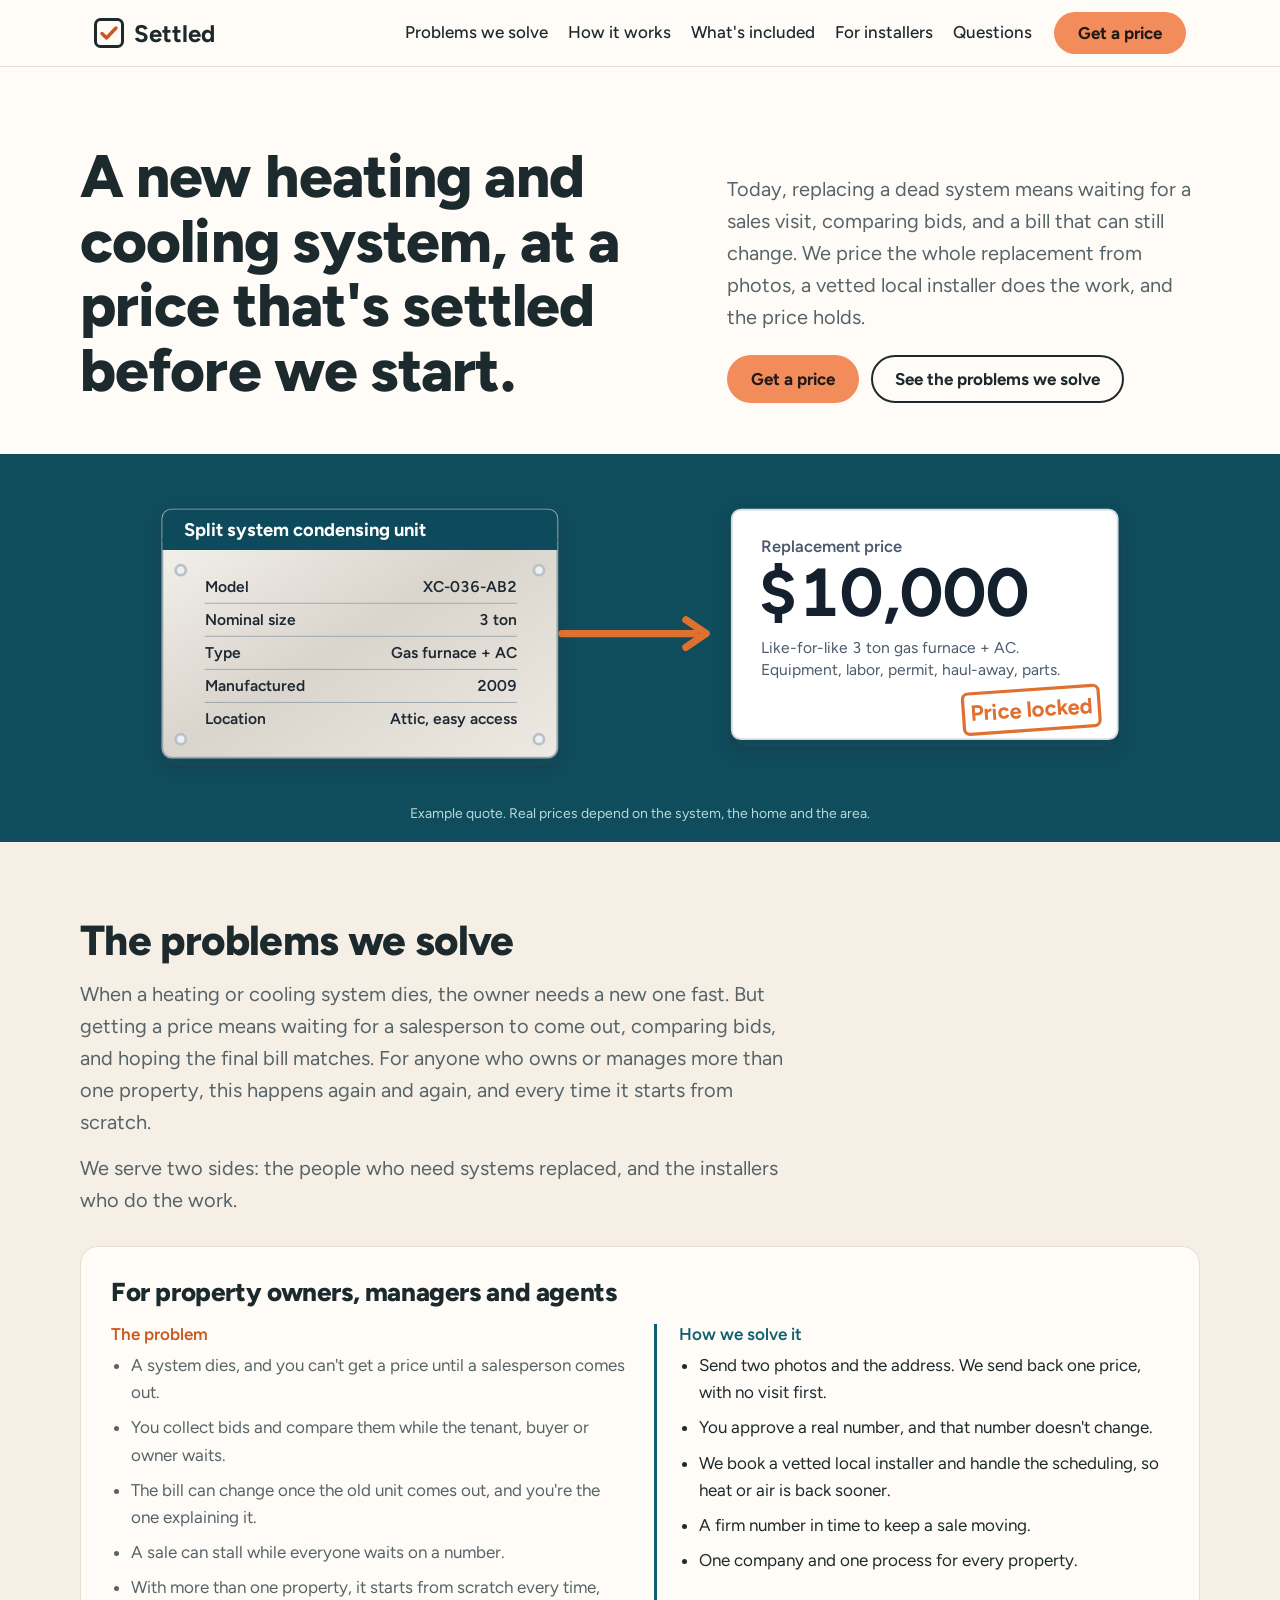
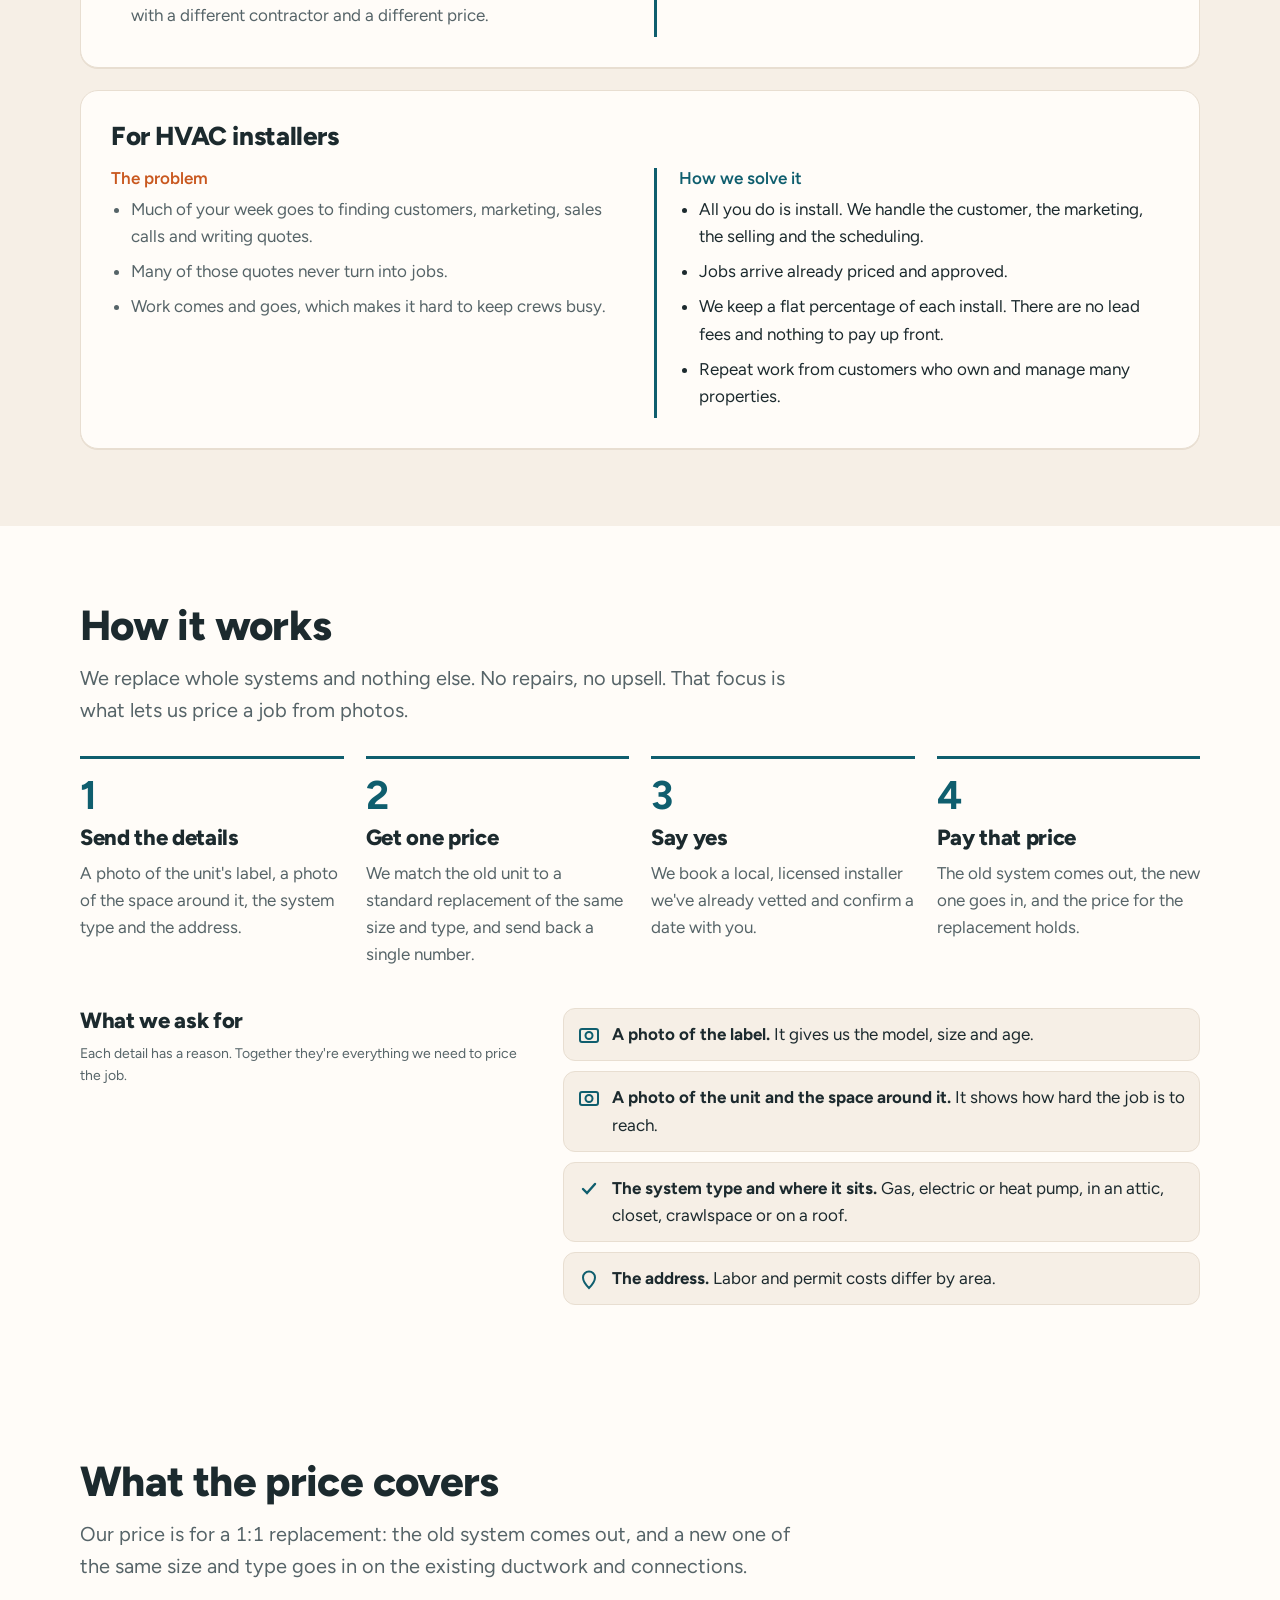
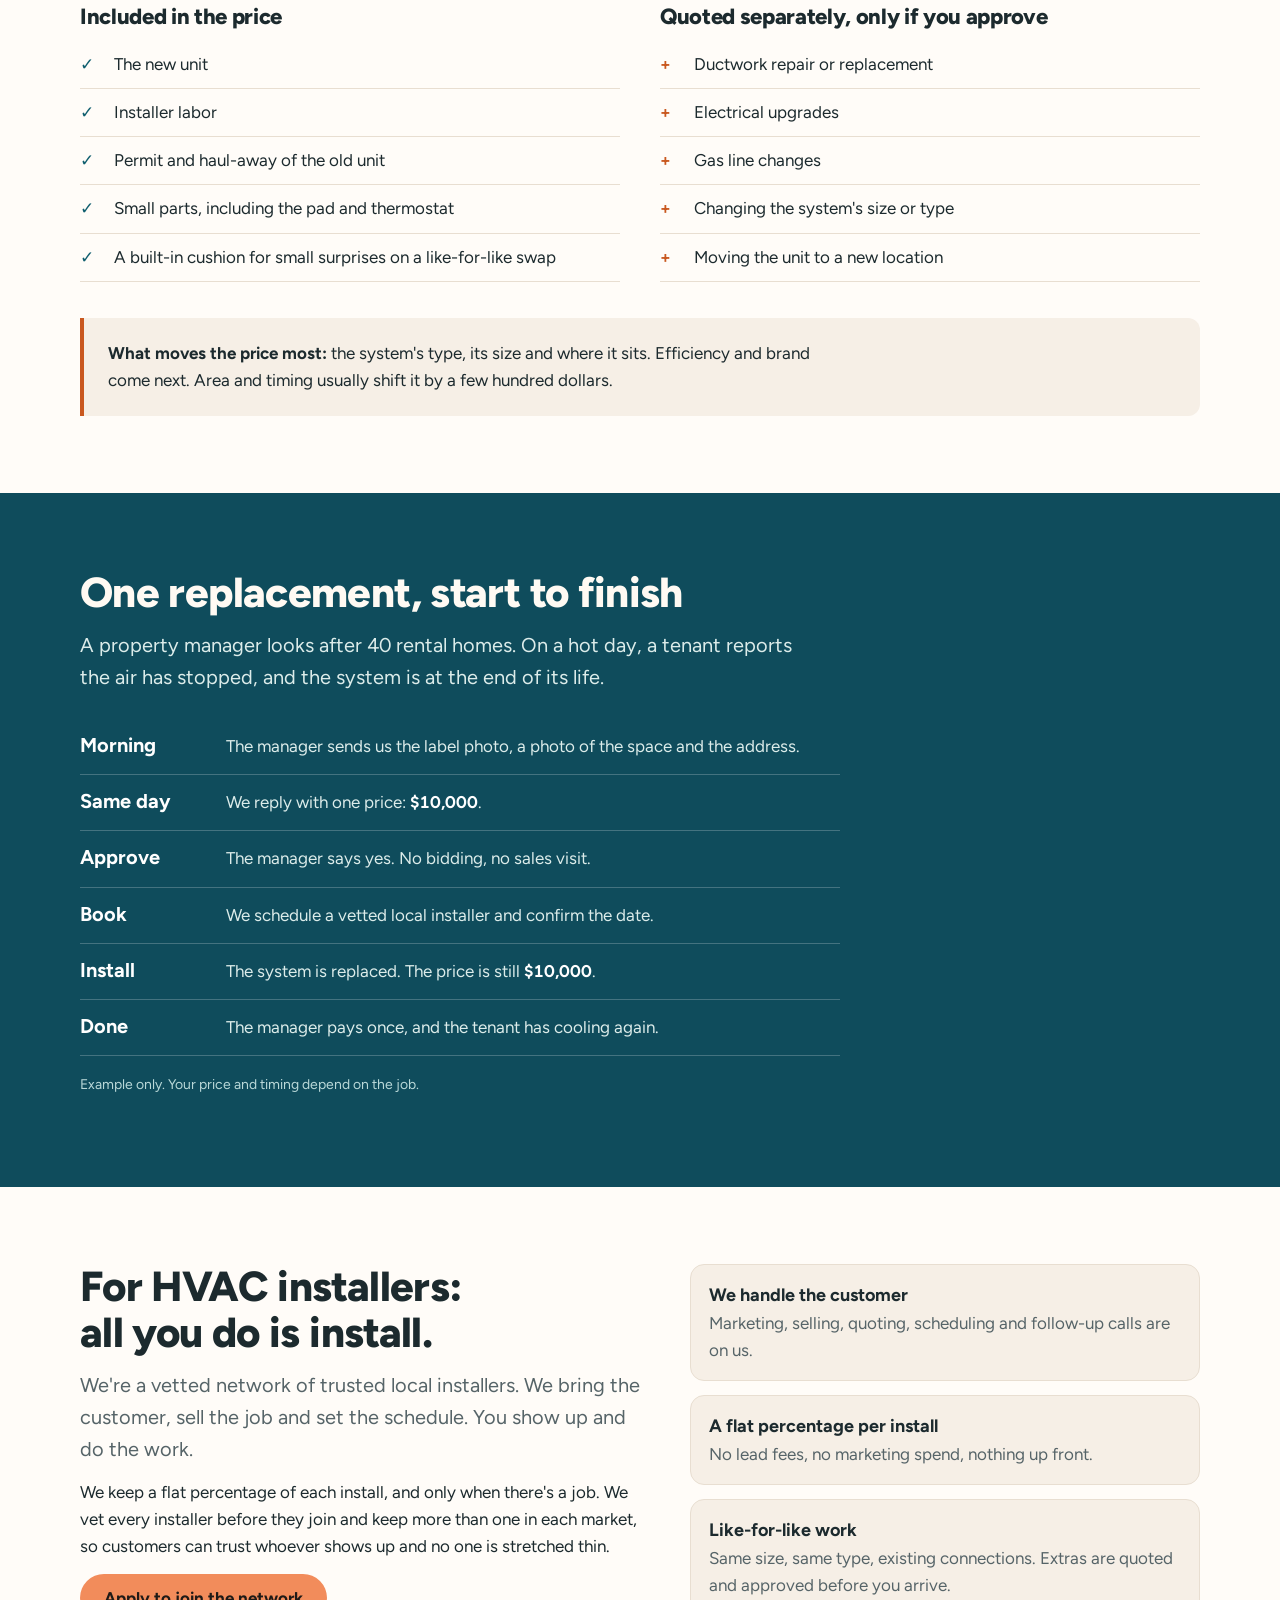
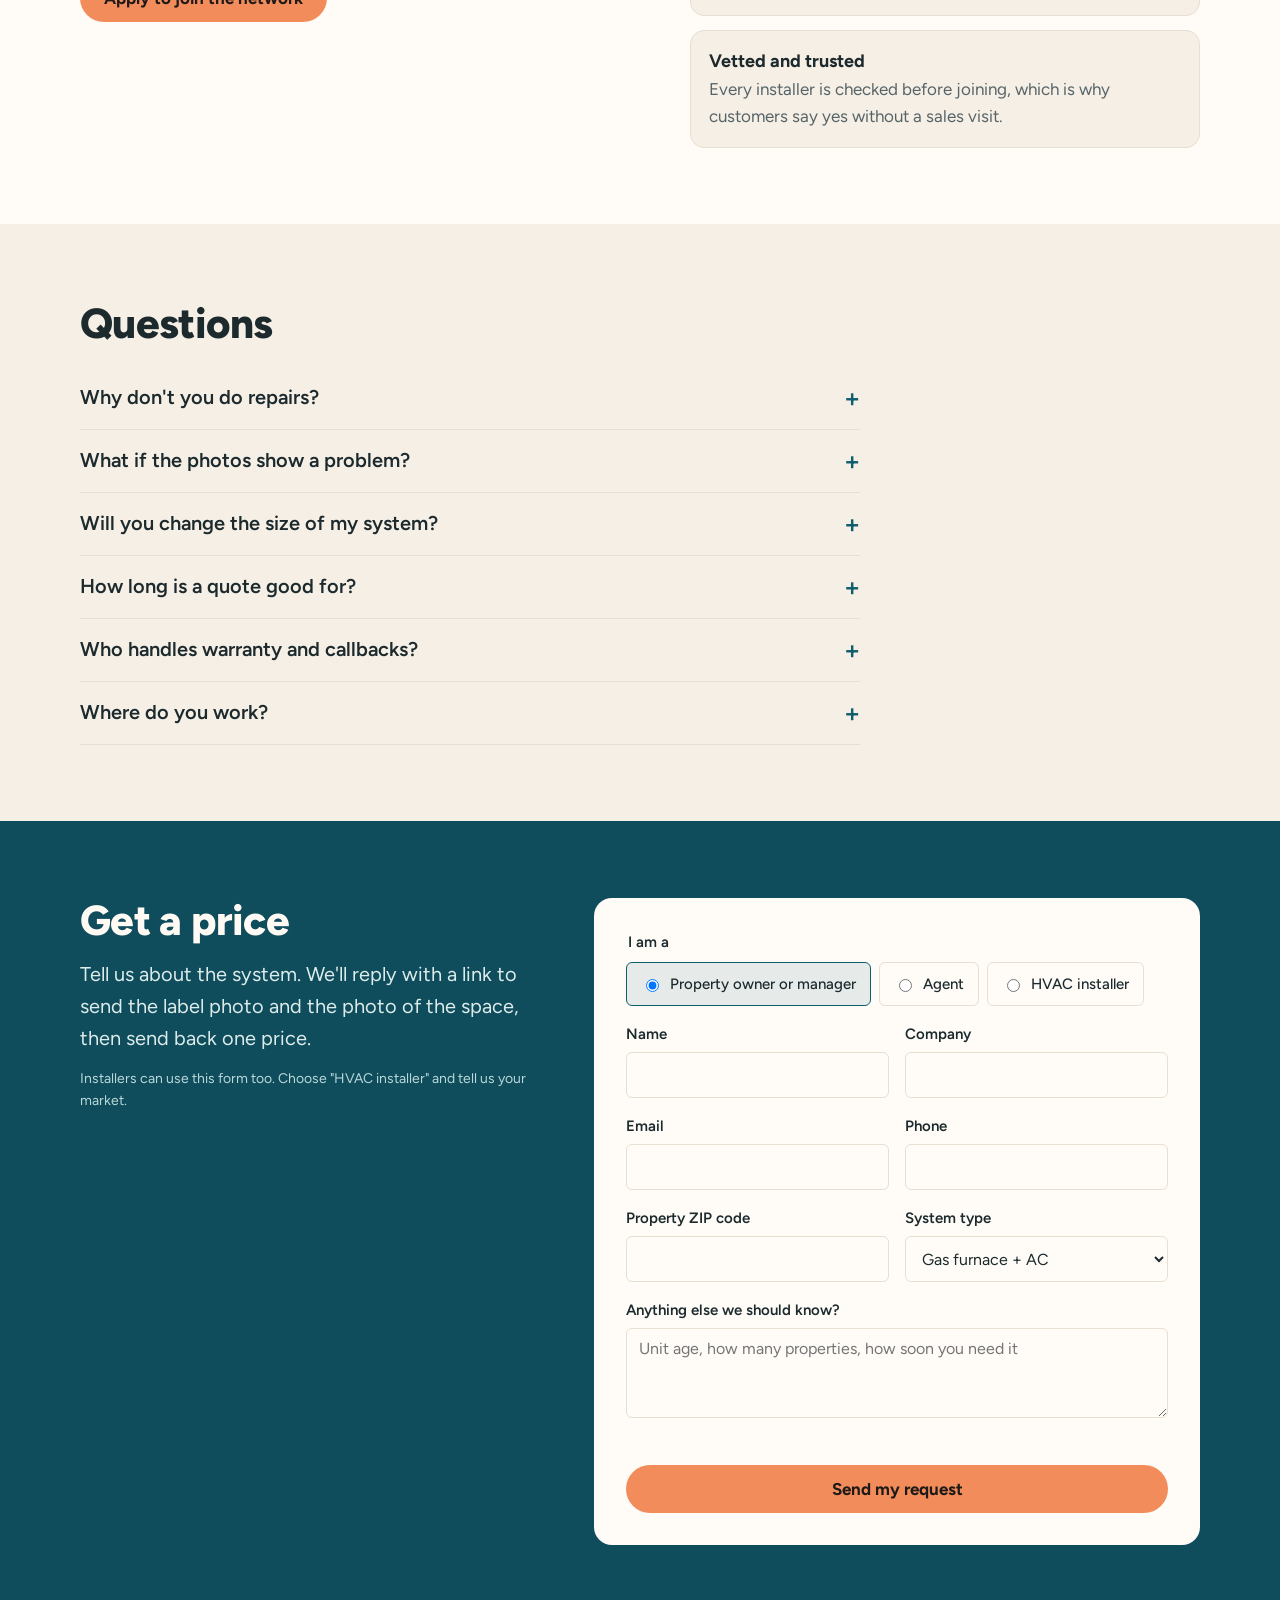
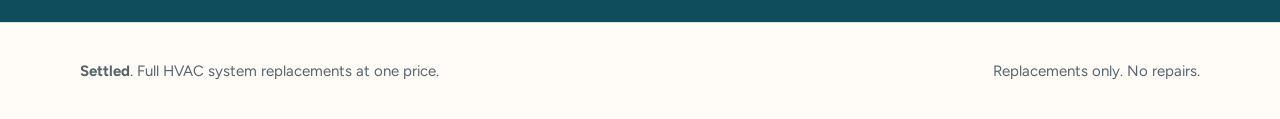
==== index.html @ 1668b1a4 "Warmer palette: deep teal, apricot and sand with Figtree Co-Authored-By: Claude Opus 5.5 <noreply@an" ====
<!DOCTYPE html>
<html lang="en">
<head>
<meta charset="utf-8">
<meta name="viewport" content="width=device-width, initial-scale=1">
<title>Settled HVAC Replacement</title>
<meta name="description" content="Full heating and cooling system replacements at one price, set before the work starts. For property owners, managers and agents, and the installers who do the work.">
<link rel="preconnect" href="https://fonts.googleapis.com">
<link rel="preconnect" href="https://fonts.gstatic.com" crossorigin>
<link href="https://fonts.googleapis.com/css2?family=Figtree:wght@400;500;600;700;800&display=swap" rel="stylesheet">
<style>
/* VOICE: warm, sure and plain. A trusted local pro who tells you the number and keeps it.
   IDEA: the equipment rating plate. The label on the old unit is the input; one fixed price is the output.
   PICTURE: a riveted data plate feeding a quote ticket stamped "Price locked".
   COLOUR and TYPE: warm white and sand, deep teal (cool air) as the field, apricot (warm air) as the accent. Figtree, heavy for headings.
   LAYOUT: headline over a full-width plate-to-price band, then plain sections in one 1120px column, teal bands for the two asks. */
:root{color-scheme:light dark;
  --bg:light-dark(#fffcf8,#0f1b1e);
  --steel:light-dark(#f6efe6,#172628);
  --line:light-dark(#e8ded1,#2b3b3e);
  --ink:light-dark(#1c2a2e,#f3eee7);
  --soft:light-dark(#566468,#b4c0c1);
  --blue:light-dark(#0f5e6e,#6fcad6);
  --field:light-dark(#0f4c5c,#12363e);
  --copper:light-dark(#c9581f,#f59a6a);
  --btn:#f28c5b;--btn-ink:#1f1a17;
  --on-field:#fffaf3}
:root[data-theme=light]{color-scheme:light}:root[data-theme=dark]{color-scheme:dark}
*{box-sizing:border-box;min-width:0}
html{scroll-padding-top:72px;scroll-behavior:smooth}
body{margin:0;background:var(--bg);color:var(--ink);font:17px/1.6 Figtree,system-ui,sans-serif;overflow-x:clip;font-variant-numeric:tabular-nums}
h1,h2,h3{font-family:Figtree,system-ui,sans-serif;font-weight:800;letter-spacing:-.015em;line-height:1.08;text-wrap:balance;margin:0}
h1{font-size:clamp(38px,5.6vw,60px)}
h2{font-size:clamp(30px,3.6vw,42px);margin-bottom:14px}
h3{font-size:22px;line-height:1.2}
p{margin:0 0 14px;max-width:64ch}
a{color:var(--blue)}
.wrap{max-width:1120px;margin:0 auto}
.band{padding:clamp(44px,6vw,88px) max(5vw,18px)}
.steel{background:var(--steel)}
.field{background:var(--field);color:var(--on-field)}
.field p,.field li{color:#dcecea}
.lead{font-size:20px;color:var(--soft);max-width:56ch}
.field .lead{color:#dcecea}
.btn{display:inline-flex;align-items:center;justify-content:center;min-height:48px;padding:0 22px;border-radius:999px;font:700 17px Figtree,system-ui,sans-serif;text-decoration:none;border:2px solid transparent;cursor:pointer}
.btn.main{background:var(--btn);color:var(--btn-ink)}
.btn.main:hover{background:#f59f76}
.btn.ghost{border-color:currentColor;color:var(--ink);background:none}
.field .btn.ghost{color:#fff}
:focus-visible{outline:3px solid var(--btn);outline-offset:3px}

/* nav */
header{position:sticky;top:0;z-index:5;background:color-mix(in srgb,var(--bg) 92%,transparent);backdrop-filter:blur(8px);border-bottom:1px solid var(--line)}
.nav{display:flex;align-items:center;gap:22px;flex-wrap:wrap;padding:12px max(5vw,18px);max-width:1220px;margin:0 auto}
.logo{display:flex;align-items:center;gap:10px;font:700 24px Figtree,system-ui,sans-serif;color:var(--ink);text-decoration:none;margin-right:auto}
.nav nav{display:flex;gap:20px;flex-wrap:wrap}
.nav nav a{color:var(--ink);text-decoration:none;font-weight:500}
.nav nav a:hover{color:var(--blue)}
.nav .btn{min-height:42px}

/* hero */
.hero{padding-top:clamp(40px,6vw,80px);padding-bottom:0}
.hero .top{display:grid;grid-template-columns:minmax(0,1.25fr) minmax(0,1fr);gap:28px 56px;align-items:end}
.hero .acts{display:flex;gap:12px;flex-wrap:wrap;margin-top:22px}
.plate{margin-inline:calc(-1 * max(5vw,18px));margin-top:clamp(32px,4vw,52px);background:var(--field)}
.fig{position:relative;max-width:1120px;margin:0 auto;padding:28px max(5vw,18px) 18px}
.fig svg{display:block;width:100%;height:auto}
.note{font-size:14px;color:#b9d8d8;text-align:center;padding-bottom:16px;margin:0 auto}
#ticket{transform-box:fill-box}
@media (prefers-reduced-motion:no-preference){#ticket{animation:slide .9s .35s cubic-bezier(.2,.8,.2,1) both}}
@keyframes slide{from{opacity:0;transform:translateX(-40px)}to{opacity:1;transform:none}}

/* contrast strip */
.vs{display:grid;grid-template-columns:repeat(2,minmax(0,1fr));gap:20px;margin-top:26px}
.vs div{padding:24px;border-radius:14px;border:1px solid var(--line)}
.vs .ours{border:2px solid var(--blue)}
.vs h3{margin-bottom:10px}
.vs ul{margin:0;padding-left:20px}
.vs li{margin:6px 0}


/* problems */
.pb{display:grid;gap:22px;margin-top:30px}
.pb article{background:var(--bg);border:1px solid var(--line);border-radius:18px;box-shadow:0 1px 0 var(--line);padding:clamp(18px,3vw,30px)}
.pb h3{font-size:26px;margin-bottom:16px}
.pb h4{font:600 17px Figtree,system-ui,sans-serif;margin:0 0 6px}
.pb-cols{display:grid;grid-template-columns:repeat(2,minmax(0,1fr));gap:28px}
.pb ul{margin:0;padding-left:20px}
.pb li{margin:8px 0}
.pb .was h4{color:var(--copper)}
.pb .was li{color:var(--soft)}
.pb .now h4{color:var(--blue)}
.pb .now{border-left:3px solid var(--blue);padding-left:22px}

/* steps */
.steps{list-style:none;padding:0;margin:30px 0 0;display:grid;grid-template-columns:repeat(4,minmax(0,1fr));gap:22px;counter-reset:s}
.steps li{counter-increment:s;border-top:3px solid var(--blue);padding-top:16px}
.steps li::before{content:counter(s);display:block;font:700 40px/1 Figtree,system-ui,sans-serif;color:var(--blue);margin-bottom:10px}
.steps p{color:var(--soft);margin:8px 0 0}
.send{margin-top:40px;display:grid;grid-template-columns:minmax(0,1fr) minmax(0,1.4fr);gap:28px;align-items:start}
.send ul{margin:0;padding:0;list-style:none;display:grid;gap:10px}
.send li{display:flex;gap:12px;align-items:flex-start;background:var(--steel);border:1px solid var(--line);border-radius:12px;padding:12px 14px}
.send li svg{flex:none;margin-top:3px}

/* who */
.who{display:grid;grid-template-columns:repeat(3,minmax(0,1fr));gap:34px;margin-top:28px}
.who h3{margin-bottom:8px}
.who p{color:var(--soft)}
.who .ask{font-weight:600;color:var(--ink)}

/* covers */
.cover{display:grid;grid-template-columns:repeat(2,minmax(0,1fr));gap:40px;margin-top:22px}
.cover ul{margin:10px 0 0;padding:0;list-style:none}
.cover li{padding:10px 0;border-bottom:1px solid var(--line);display:flex;gap:12px}
.cover li b{flex:none;width:22px;color:var(--blue)}
.cover .extra li b{color:var(--copper)}
.factors{margin-top:36px;padding:22px 24px;border-left:4px solid var(--copper);background:var(--steel);border-radius:0 12px 12px 0}
.factors p{margin:0}

/* example timeline */
.tl{list-style:none;margin:26px 0 0;padding:0;max-width:760px}
.tl li{display:grid;grid-template-columns:7.5em minmax(0,1fr);gap:18px;padding:14px 0;border-bottom:1px solid rgba(255,255,255,.22)}
.tl b{font:700 20px Figtree,system-ui,sans-serif;color:#fff;white-space:nowrap}
.tl span{color:#dcecea}
.tl .price{font-weight:700;color:#fff;white-space:nowrap}

/* installers */
.pros{display:grid;grid-template-columns:minmax(0,1.1fr) minmax(0,1fr);gap:48px;align-items:start}
.pros ul{margin:0;padding:0;list-style:none;display:grid;gap:14px}
.pros li{padding:16px 18px;border:1px solid var(--line);border-radius:14px;background:var(--steel)}
.pros li strong{display:block;font-size:18px}
.pros li span{color:var(--soft)}

/* faq */
.faq{max-width:780px;margin-top:20px}
.faq details{border-bottom:1px solid var(--line)}
.faq summary{cursor:pointer;padding:18px 0;font:600 20px Figtree,system-ui,sans-serif;list-style:none;display:flex;justify-content:space-between;gap:16px}
.faq summary::-webkit-details-marker{display:none}
.faq summary::after{content:"+";color:var(--blue);font-size:26px;line-height:1}
.faq details[open] summary::after{content:"\2212"}
.faq details p{color:var(--soft);padding-bottom:8px}

/* form */
.formgrid{display:grid;grid-template-columns:minmax(0,1fr) minmax(0,1.3fr);gap:48px;align-items:start}
form{background:var(--bg);color:var(--ink);border-radius:18px;padding:clamp(20px,3vw,32px);display:grid;gap:16px}
.row2{display:grid;grid-template-columns:repeat(2,minmax(0,1fr));gap:16px}
label{display:grid;gap:6px;font-weight:600;font-size:15px}
input,select,textarea{font:16px Figtree,system-ui,sans-serif;min-height:46px;padding:10px 12px;border:1px solid var(--line);border-radius:6px;background:var(--bg);color:var(--ink);width:100%}
textarea{min-height:90px;resize:vertical}
fieldset{border:0;padding:0;margin:0}
legend{font-weight:600;font-size:15px;margin-bottom:8px}
.chips{display:flex;flex-wrap:wrap;gap:8px}
.chips label{display:inline-flex;align-items:center;gap:8px;font-weight:500;border:1px solid var(--line);border-radius:6px;padding:0 14px;min-height:44px;cursor:pointer}
.chips input{width:auto;min-height:0}
.chips label:has(input:checked){border-color:var(--blue);background:color-mix(in srgb,var(--blue) 10%,transparent)}
.err{color:#c2410c;font-size:15px;min-height:1em;margin:0}
.done{display:none;padding:18px;border-radius:8px;background:var(--steel)}
.done.show{display:block}
.done p{margin:0 0 8px}
.small{font-size:14px;color:var(--soft)}
.field .small{color:#b9d8d8}

footer{padding:36px max(5vw,18px);border-top:1px solid var(--line);color:var(--soft);font-size:15px}
footer .wrap{display:flex;flex-wrap:wrap;gap:12px 28px;justify-content:space-between}

@media (max-width:900px){
  .steps{grid-template-columns:repeat(2,minmax(0,1fr))}
  .who{grid-template-columns:minmax(0,1fr);gap:24px}
  .hero .top,.send,.pros,.formgrid{grid-template-columns:minmax(0,1fr)}
}
@media (max-width:600px){
  .nav nav{display:none}
  .pb .now{border-left:0;padding-left:0;border-top:3px solid var(--blue);padding-top:16px}
  .vs,.cover,.row2,.steps,.pb-cols{grid-template-columns:minmax(0,1fr)}
  .tl li{grid-template-columns:minmax(0,1fr);gap:2px}
  .lead{font-size:18px}
}
</style>
</head>
<body>

<header>
  <div class="nav">
    <a class="logo" href="#top" aria-label="Settled home">
      <svg width="30" height="30" viewBox="0 0 30 30" aria-hidden="true"><rect x="1.5" y="1.5" width="27" height="27" rx="5" fill="none" stroke="currentColor" stroke-width="3"/><path d="M8 15.5l4.5 4.5L22 10" fill="none" stroke="var(--copper)" stroke-width="3.4" stroke-linecap="round" stroke-linejoin="round"/></svg>
      Settled
    </a>
    <nav aria-label="Main">
      <a href="#problems">Problems we solve</a>
      <a href="#how">How it works</a>
      <a href="#covers">What's included</a>
      <a href="#installers">For installers</a>
      <a href="#faq">Questions</a>
    </nav>
    <a class="btn main" href="#quote">Get a price</a>
  </div>
</header>

<main id="top">
<section class="band hero">
  <div class="wrap top">
    <div>
      <h1>A new heating and cooling system, at a price that's settled before we start.</h1>
    </div>
    <div>
      <p class="lead">Today, replacing a dead system means waiting for a sales visit, comparing bids, and a bill that can still change. We price the whole replacement from photos, a vetted local installer does the work, and the price holds.</p>
      <div class="acts">
        <a class="btn main" href="#quote">Get a price</a>
        <a class="btn ghost" href="#problems">See the problems we solve</a>
      </div>
    </div>
  </div>

  <div class="plate">
    <div class="fig">
      <svg id="pic" viewBox="0 0 1080 330" role="img" aria-labelledby="figt">
        <title id="figt">The label from an old 3-ton system turns into one fixed replacement price of $10,000.</title>
        <defs>
          <linearGradient id="alu" x1="0" y1="0" x2="1" y2="1">
            <stop offset="0" stop-color="#f7f4ef"/><stop offset=".5" stop-color="#d9d4cc"/><stop offset="1" stop-color="#eeeae3"/>
          </linearGradient>
          <filter id="sh" x="-10%" y="-10%" width="130%" height="140%"><feDropShadow dx="0" dy="8" stdDeviation="10" flood-color="#3a2a1c" flood-opacity=".18"/></filter>
          <g id="rivet"><circle r="7" fill="#b9c1c9"/><circle r="4" fill="#eef1f4"/></g>
        </defs>

        <!-- rating plate -->
        <g filter="url(#sh)">
          <rect x="20" y="30" width="430" height="270" rx="10" fill="url(#alu)" stroke="#9aa5b0" stroke-width="2"/>
          <rect x="20" y="30" width="430" height="44" rx="10" fill="#0f4c5c"/>
          <rect x="20" y="62" width="430" height="12" fill="#0f4c5c"/>
        </g>
        <use href="#rivet" x="40" y="96"/><use href="#rivet" x="430" y="96"/><use href="#rivet" x="40" y="280"/><use href="#rivet" x="430" y="280"/>
        <g font-family="Figtree, sans-serif" fill="#1d2833">
          <text x="44" y="59" fill="#fff" font-size="20" font-weight="700">Split system condensing unit</text>
          <g font-size="17" font-weight="600">
            <text x="66" y="120">Model</text><text x="406" y="120" text-anchor="end">XC-036-AB2</text>
            <text x="66" y="156">Nominal size</text><text x="406" y="156" text-anchor="end">3 ton</text>
            <text x="66" y="192">Type</text><text x="406" y="192" text-anchor="end">Gas furnace + AC</text>
            <text x="66" y="228">Manufactured</text><text x="406" y="228" text-anchor="end">2009</text>
            <text x="66" y="264">Location</text><text x="406" y="264" text-anchor="end">Attic, easy access</text>
          </g>
          <g stroke="#9aa5b0" stroke-width="1"><line x1="66" y1="132" x2="406" y2="132"/><line x1="66" y1="168" x2="406" y2="168"/><line x1="66" y1="204" x2="406" y2="204"/><line x1="66" y1="240" x2="406" y2="240"/></g>
        </g>

        <!-- copper line between -->
        <g id="arrow">
        <path d="M455 165 C 520 165, 540 165, 600 165" fill="none" stroke="#e0702f" stroke-width="8" stroke-linecap="round"/>
        <path d="M590 150 L 612 165 L 590 180" fill="none" stroke="#e0702f" stroke-width="8" stroke-linecap="round" stroke-linejoin="round"/>
        </g>

        <!-- quote ticket -->
        <g id="tpos"><g id="ticket">
          <g filter="url(#sh)">
            <rect x="640" y="30" width="420" height="250" rx="10" fill="#ffffff" stroke="#d5dbe2" stroke-width="2"/>
          </g>
          <g font-family="Figtree, sans-serif" fill="#14202e">
            <text x="672" y="76" font-size="18" font-weight="600" fill="#4b5a6b">Replacement price</text>
            <text x="670" y="146" font-family="Figtree, sans-serif" font-size="74" font-weight="700">$10,000</text>
            <text x="672" y="186" font-size="17" fill="#4b5a6b">Like-for-like 3 ton gas furnace + AC.</text>
            <text x="672" y="210" font-size="17" fill="#4b5a6b">Equipment, labor, permit, haul-away, parts.</text>
          </g>
          <g transform="rotate(-4 966 248)">
            <rect x="892" y="226" width="148" height="44" rx="6" fill="none" stroke="#e0702f" stroke-width="3.5"/>
            <text x="966" y="256" text-anchor="middle" font-family="Figtree, sans-serif" font-size="24" font-weight="700" fill="#e0702f">Price locked</text>
          </g>
        </g></g>
      </svg>
    </div>
    <p class="note">Example quote. Real prices depend on the system, the home and the area.</p>
  </div>
</section>

<section class="band steel" id="problems">
  <div class="wrap">
    <h2>The problems we solve</h2>
    <p class="lead">When a heating or cooling system dies, the owner needs a new one fast. But getting a price means waiting for a salesperson to come out, comparing bids, and hoping the final bill matches. For anyone who owns or manages more than one property, this happens again and again, and every time it starts from scratch.</p>
    <p class="lead">We serve two sides: the people who need systems replaced, and the installers who do the work.</p>

    <div class="pb">
      <article>
        <h3>For property owners, managers and agents</h3>
        <div class="pb-cols">
          <div class="was">
            <h4>The problem</h4>
            <ul>
              <li>A system dies, and you can't get a price until a salesperson comes out.</li>
              <li>You collect bids and compare them while the tenant, buyer or owner waits.</li>
              <li>The bill can change once the old unit comes out, and you're the one explaining it.</li>
              <li>A sale can stall while everyone waits on a number.</li>
              <li>With more than one property, it starts from scratch every time, with a different contractor and a different price.</li>
            </ul>
          </div>
          <div class="now">
            <h4>How we solve it</h4>
            <ul>
              <li>Send two photos and the address. We send back one price, with no visit first.</li>
              <li>You approve a real number, and that number doesn't change.</li>
              <li>We book a vetted local installer and handle the scheduling, so heat or air is back sooner.</li>
              <li>A firm number in time to keep a sale moving.</li>
              <li>One company and one process for every property.</li>
            </ul>
          </div>
        </div>
      </article>

      <article>
        <h3>For HVAC installers</h3>
        <div class="pb-cols">
          <div class="was">
            <h4>The problem</h4>
            <ul>
              <li>Much of your week goes to finding customers, marketing, sales calls and writing quotes.</li>
              <li>Many of those quotes never turn into jobs.</li>
              <li>Work comes and goes, which makes it hard to keep crews busy.</li>
            </ul>
          </div>
          <div class="now">
            <h4>How we solve it</h4>
            <ul>
              <li>All you do is install. We handle the customer, the marketing, the selling and the scheduling.</li>
              <li>Jobs arrive already priced and approved.</li>
              <li>We keep a flat percentage of each install. There are no lead fees and nothing to pay up front.</li>
              <li>Repeat work from customers who own and manage many properties.</li>
            </ul>
          </div>
        </div>
      </article>
    </div>
  </div>
</section>

<section class="band" id="how">
  <div class="wrap">
    <h2>How it works</h2>
    <p class="lead">We replace whole systems and nothing else. No repairs, no upsell. That focus is what lets us price a job from photos.</p>
    <ol class="steps">
      <li><h3>Send the details</h3><p>A photo of the unit's label, a photo of the space around it, the system type and the address.</p></li>
      <li><h3>Get one price</h3><p>We match the old unit to a standard replacement of the same size and type, and send back a single number.</p></li>
      <li><h3>Say yes</h3><p>We book a local, licensed installer we've already vetted and confirm a date with you.</p></li>
      <li><h3>Pay that price</h3><p>The old system comes out, the new one goes in, and the price for the replacement holds.</p></li>
    </ol>

    <div class="send">
      <div>
        <h3>What we ask for</h3>
        <p class="small" style="margin-top:8px">Each detail has a reason. Together they're everything we need to price the job.</p>
      </div>
      <ul>
        <li><svg width="22" height="22" viewBox="0 0 22 22" aria-hidden="true"><rect x="2" y="5" width="18" height="13" rx="2" fill="none" stroke="var(--blue)" stroke-width="2"/><circle cx="11" cy="11.5" r="3.5" fill="none" stroke="var(--blue)" stroke-width="2"/></svg><span><b>A photo of the label.</b> It gives us the model, size and age.</span></li>
        <li><svg width="22" height="22" viewBox="0 0 22 22" aria-hidden="true"><rect x="2" y="5" width="18" height="13" rx="2" fill="none" stroke="var(--blue)" stroke-width="2"/><circle cx="11" cy="11.5" r="3.5" fill="none" stroke="var(--blue)" stroke-width="2"/></svg><span><b>A photo of the unit and the space around it.</b> It shows how hard the job is to reach.</span></li>
        <li><svg width="22" height="22" viewBox="0 0 22 22" aria-hidden="true"><path d="M5 11l4 4 8-9" fill="none" stroke="var(--blue)" stroke-width="2.4" stroke-linecap="round"/></svg><span><b>The system type and where it sits.</b> Gas, electric or heat pump, in an attic, closet, crawlspace or on a roof.</span></li>
        <li><svg width="22" height="22" viewBox="0 0 22 22" aria-hidden="true"><path d="M11 20s6-6 6-10.5A6 6 0 0 0 5 9.5C5 14 11 20 11 20z" fill="none" stroke="var(--blue)" stroke-width="2"/></svg><span><b>The address.</b> Labor and permit costs differ by area.</span></li>
      </ul>
    </div>
  </div>
</section>


<section class="band" id="covers">
  <div class="wrap">
    <h2>What the price covers</h2>
    <p class="lead">Our price is for a 1:1 replacement: the old system comes out, and a new one of the same size and type goes in on the existing ductwork and connections.</p>
    <div class="cover">
      <div>
        <h3>Included in the price</h3>
        <ul>
          <li><b>&#10003;</b>The new unit</li>
          <li><b>&#10003;</b>Installer labor</li>
          <li><b>&#10003;</b>Permit and haul-away of the old unit</li>
          <li><b>&#10003;</b>Small parts, including the pad and thermostat</li>
          <li><b>&#10003;</b>A built-in cushion for small surprises on a like-for-like swap</li>
        </ul>
      </div>
      <div class="extra">
        <h3>Quoted separately, only if you approve</h3>
        <ul>
          <li><b>+</b>Ductwork repair or replacement</li>
          <li><b>+</b>Electrical upgrades</li>
          <li><b>+</b>Gas line changes</li>
          <li><b>+</b>Changing the system's size or type</li>
          <li><b>+</b>Moving the unit to a new location</li>
        </ul>
      </div>
    </div>
    <div class="factors">
      <p><b>What moves the price most:</b> the system's type, its size and where it sits. Efficiency and brand come next. Area and timing usually shift it by a few hundred dollars.</p>
    </div>
  </div>
</section>

<section class="band field">
  <div class="wrap">
    <h2>One replacement, start to finish</h2>
    <p class="lead">A property manager looks after 40 rental homes. On a hot day, a tenant reports the air has stopped, and the system is at the end of its life.</p>
    <ol class="tl">
      <li><b>Morning</b><span>The manager sends us the label photo, a photo of the space and the address.</span></li>
      <li><b>Same day</b><span>We reply with one price: <span class="price">$10,000</span>.</span></li>
      <li><b>Approve</b><span>The manager says yes. No bidding, no sales visit.</span></li>
      <li><b>Book</b><span>We schedule a vetted local installer and confirm the date.</span></li>
      <li><b>Install</b><span>The system is replaced. The price is still <span class="price">$10,000</span>.</span></li>
      <li><b>Done</b><span>The manager pays once, and the tenant has cooling again.</span></li>
    </ol>
    <p class="small" style="margin-top:18px">Example only. Your price and timing depend on the job.</p>
  </div>
</section>

<section class="band" id="installers">
  <div class="wrap pros">
    <div>
      <h2>For HVAC installers: all you do is install.</h2>
      <p class="lead">We're a vetted network of trusted local installers. We bring the customer, sell the job and set the schedule. You show up and do the work.</p>
      <p>We keep a flat percentage of each install, and only when there's a job. We vet every installer before they join and keep more than one in each market, so customers can trust whoever shows up and no one is stretched thin.</p>
      <a class="btn main" href="#quote" data-role="installer">Apply to join the network</a>
    </div>
    <ul>
      <li><strong>We handle the customer</strong><span>Marketing, selling, quoting, scheduling and follow-up calls are on us.</span></li>
      <li><strong>A flat percentage per install</strong><span>No lead fees, no marketing spend, nothing up front.</span></li>
      <li><strong>Like-for-like work</strong><span>Same size, same type, existing connections. Extras are quoted and approved before you arrive.</span></li>
      <li><strong>Vetted and trusted</strong><span>Every installer is checked before joining, which is why customers say yes without a sales visit.</span></li>
    </ul>
  </div>
</section>

<section class="band steel" id="faq">
  <div class="wrap">
    <h2>Questions</h2>
    <div class="faq">
      <details><summary>Why don't you do repairs?</summary><p>Focusing on full replacements is what lets us price a job from photos and keep that price. Repairs are open-ended. A replacement, done like for like, is not.</p></details>
      <details><summary>What if the photos show a problem?</summary><p>If we see damaged ductwork, an electrical issue or a tough access point, we tell you before we quote and may book a short check. Any fix is quoted as an add-on for you to approve. The price for the replacement itself holds.</p></details>
      <details><summary>Will you change the size of my system?</summary><p>Not by default. We replace like for like, because changing the size needs a proper load calculation first. If you want a different size or type, ask and we'll quote it.</p></details>
      <details><summary>How long is a quote good for?</summary><p>Equipment prices move, so each quote is good for a set number of days, shown on the quote. After that we refresh it.</p></details>
      <details><summary>Who handles warranty and callbacks?</summary><p>We do. You have one point of contact from the first photo through any follow-up, and we coordinate with the installer so you don't have to.</p></details>
      <details><summary>Where do you work?</summary><p>We're starting in a small number of local markets. Send your address with your request and we'll tell you right away if we cover it.</p></details>
    </div>
  </div>
</section>

<section class="band field" id="quote">
  <div class="wrap formgrid">
    <div>
      <h2>Get a price</h2>
      <p class="lead">Tell us about the system. We'll reply with a link to send the label photo and the photo of the space, then send back one price.</p>
      <p class="small">Installers can use this form too. Choose "HVAC installer" and tell us your market.</p>
    </div>
    <form id="qf" novalidate>
      <fieldset>
        <legend>I am a</legend>
        <div class="chips">
          <label><input type="radio" name="role" value="Property owner or manager" checked> Property owner or manager</label>
          <label><input type="radio" name="role" value="Real estate agent"> Agent</label>
          <label><input type="radio" name="role" value="HVAC installer" id="r-inst"> HVAC installer</label>
        </div>
      </fieldset>
      <div class="row2">
        <label>Name<input id="f-name" name="name" autocomplete="name" required></label>
        <label>Company<input id="f-co" name="company" autocomplete="organization"></label>
      </div>
      <div class="row2">
        <label>Email<input id="f-email" name="email" type="email" autocomplete="email" required></label>
        <label>Phone<input id="f-phone" name="phone" type="tel" autocomplete="tel"></label>
      </div>
      <div class="row2">
        <label>Property ZIP code<input id="f-zip" name="zip" inputmode="numeric" maxlength="5" autocomplete="postal-code"></label>
        <label>System type
          <select id="f-type" name="type">
            <option>Gas furnace + AC</option><option>Heat pump</option><option>Electric furnace + AC</option><option>Packaged unit</option><option>Not sure</option>
          </select>
        </label>
      </div>
      <label>Anything else we should know?<textarea id="f-notes" name="notes" placeholder="Unit age, how many properties, how soon you need it"></textarea></label>
      <p class="err" id="err" role="alert"></p>
      <button class="btn main" type="submit">Send my request</button>
      <div class="done" id="done" aria-live="polite">
        <p><b>Your email is ready to send.</b> If it didn't open, email the details below to <span id="addr"></span>.</p>
        <p class="small" id="sum"></p>
        <button class="btn ghost" type="button" id="copy">Copy details</button>
      </div>
    </form>
  </div>
</section>
</main>

<footer>
  <div class="wrap">
    <span><b>Settled</b>. Full HVAC system replacements at one price.</span>
    <span>Replacements only. No repairs.</span>
  </div>
</footer>

<script>
{
  const CONTACT_EMAIL = "quotes@example.com"; // change to your real inbox
  const $ = id => document.getElementById(id);
  $("addr").textContent = CONTACT_EMAIL;

  const mq = matchMedia("(max-width:600px)");
  const fit = () => {
    $("pic").setAttribute("viewBox", mq.matches ? "0 20 470 570" : "0 0 1080 330");
    $("tpos").setAttribute("transform", mq.matches ? "translate(-625 300)" : "");
    $("arrow").style.display = mq.matches ? "none" : "";
  };
  fit(); mq.addEventListener("change", fit);

  document.querySelectorAll('[data-role="installer"]').forEach(a =>
    a.addEventListener("click", () => { $("r-inst").checked = true; }));

  let text = "";
  $("qf").addEventListener("submit", e => {
    e.preventDefault();
    const name = $("f-name").value.trim(), email = $("f-email").value.trim();
    if (!name || !/^\S+@\S+\.\S+$/.test(email)) {
      $("err").textContent = "Add your name and a valid email so we can send your price.";
      (!name ? $("f-name") : $("f-email")).focus();
      return;
    }
    $("err").textContent = "";
    const role = document.querySelector('input[name="role"]:checked').value;
    const lines = [
      "I am a: " + role, "Name: " + name, "Company: " + $("f-co").value.trim(),
      "Email: " + email, "Phone: " + $("f-phone").value.trim(),
      "ZIP: " + $("f-zip").value.trim(), "System type: " + $("f-type").value,
      "Notes: " + $("f-notes").value.trim()
    ];
    text = lines.join("\n");
    $("sum").textContent = lines.join(" | ");
    $("done").classList.add("show");
    const subject = role === "HVAC installer" ? "Installer network: " + name : "Replacement price request: " + name;
    location.href = "mailto:" + CONTACT_EMAIL + "?subject=" + encodeURIComponent(subject) + "&body=" + encodeURIComponent(text);
  });

  $("copy").addEventListener("click", async () => {
    try { await navigator.clipboard.writeText(text); $("copy").textContent = "Copied"; }
    catch { $("copy").textContent = "Select the text above to copy"; }
  });
}
</script>
</body>
</html>
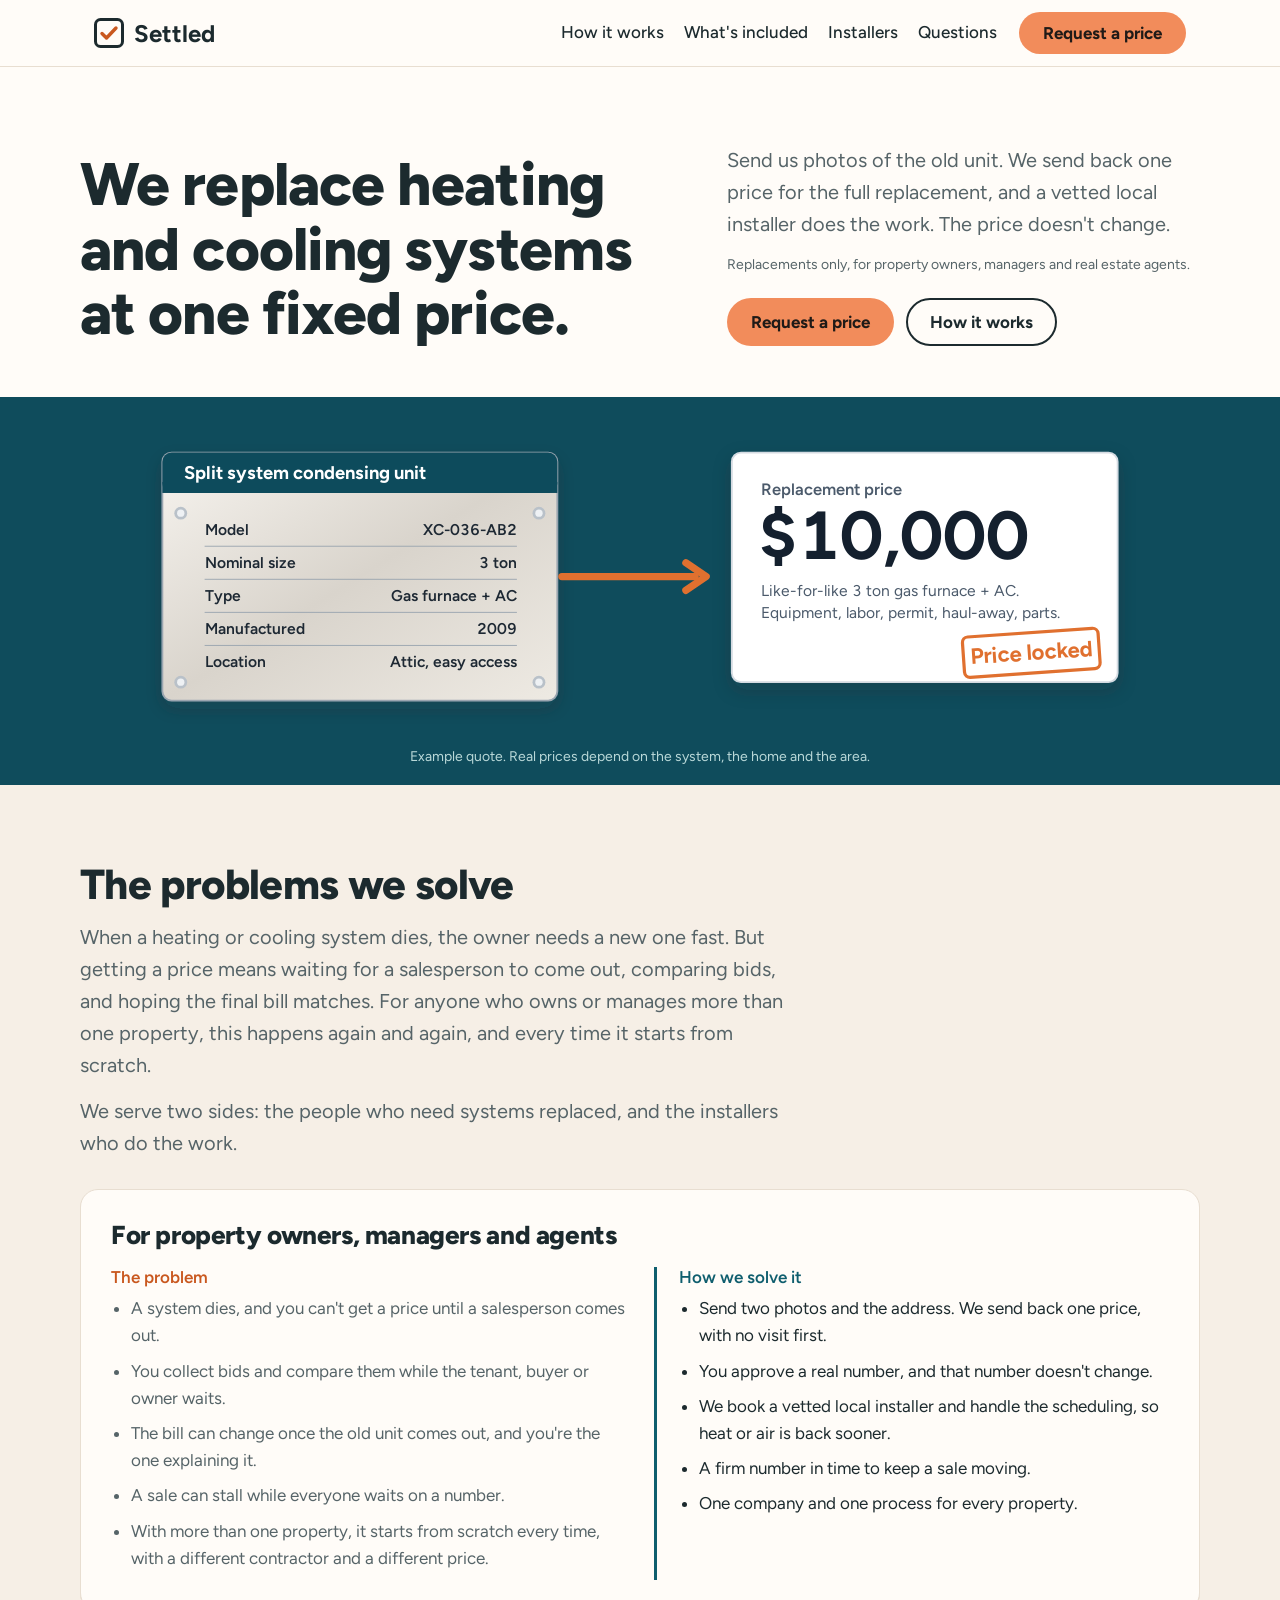
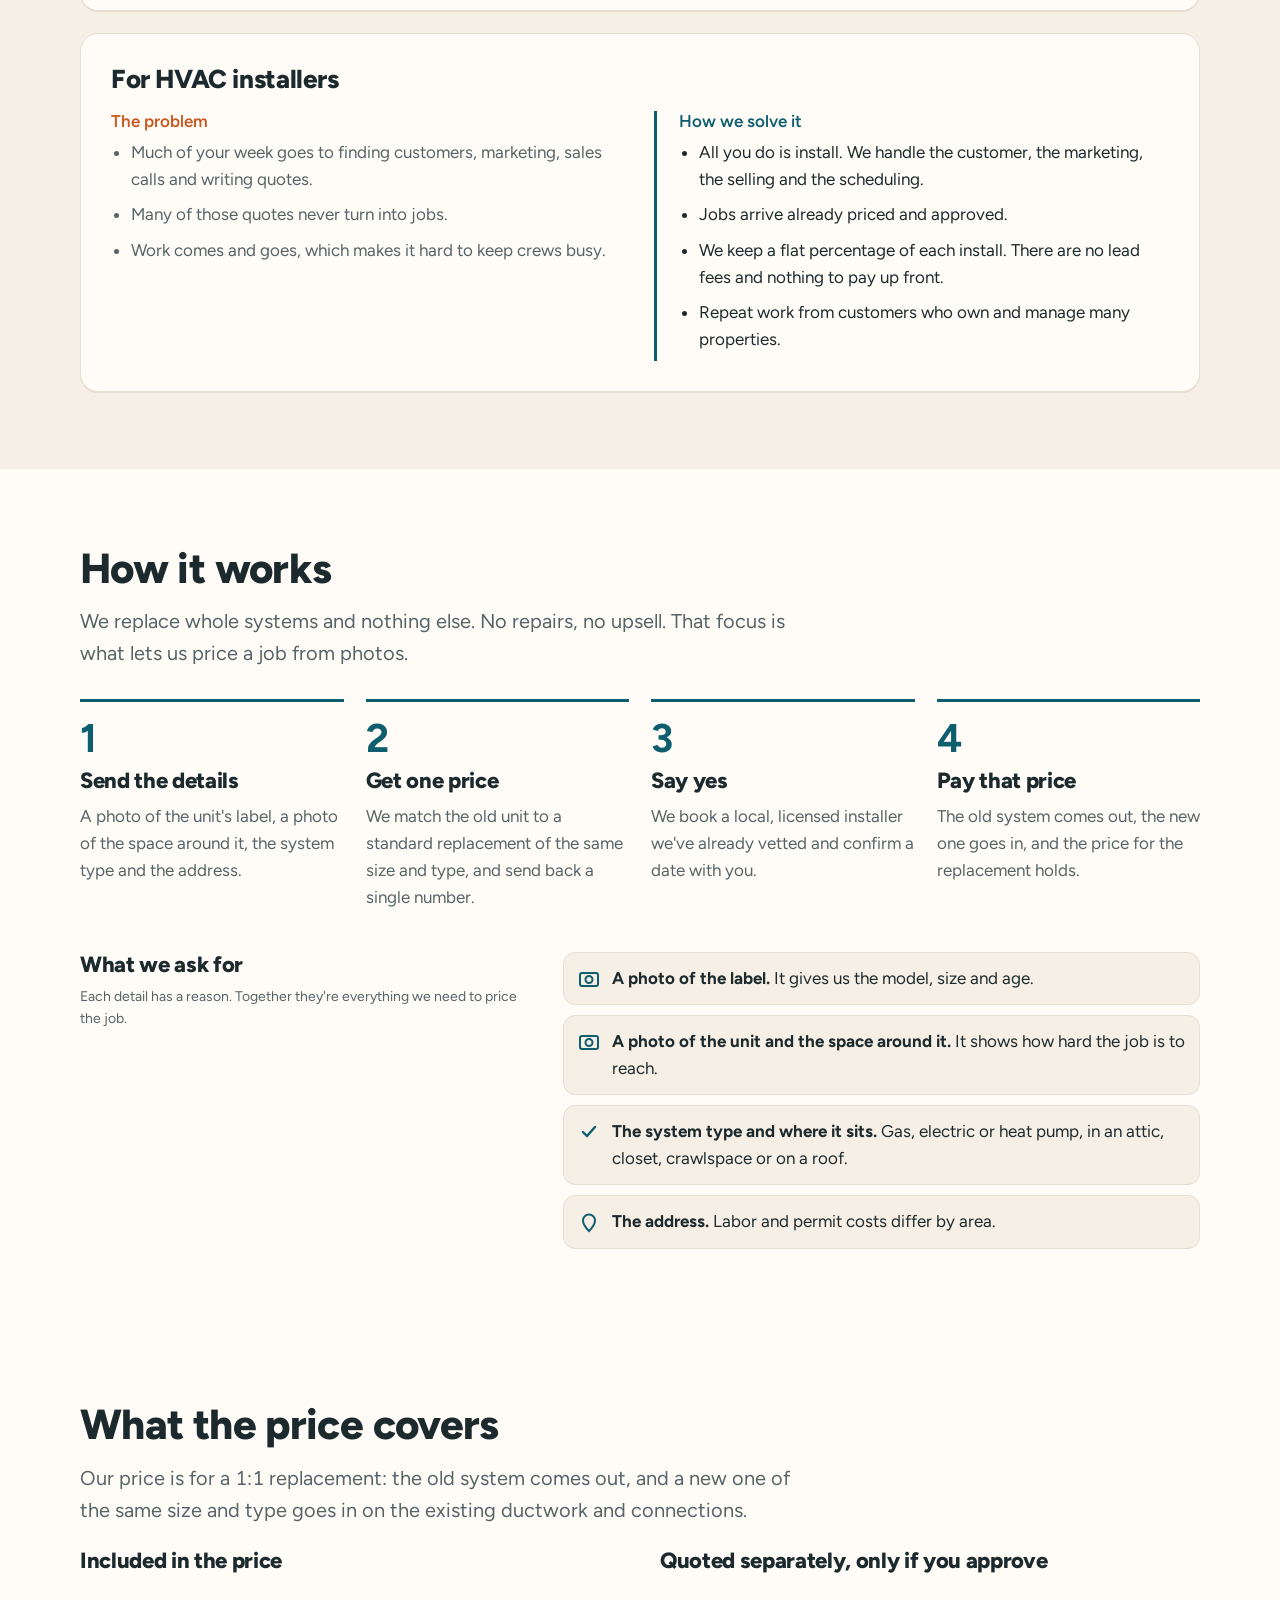
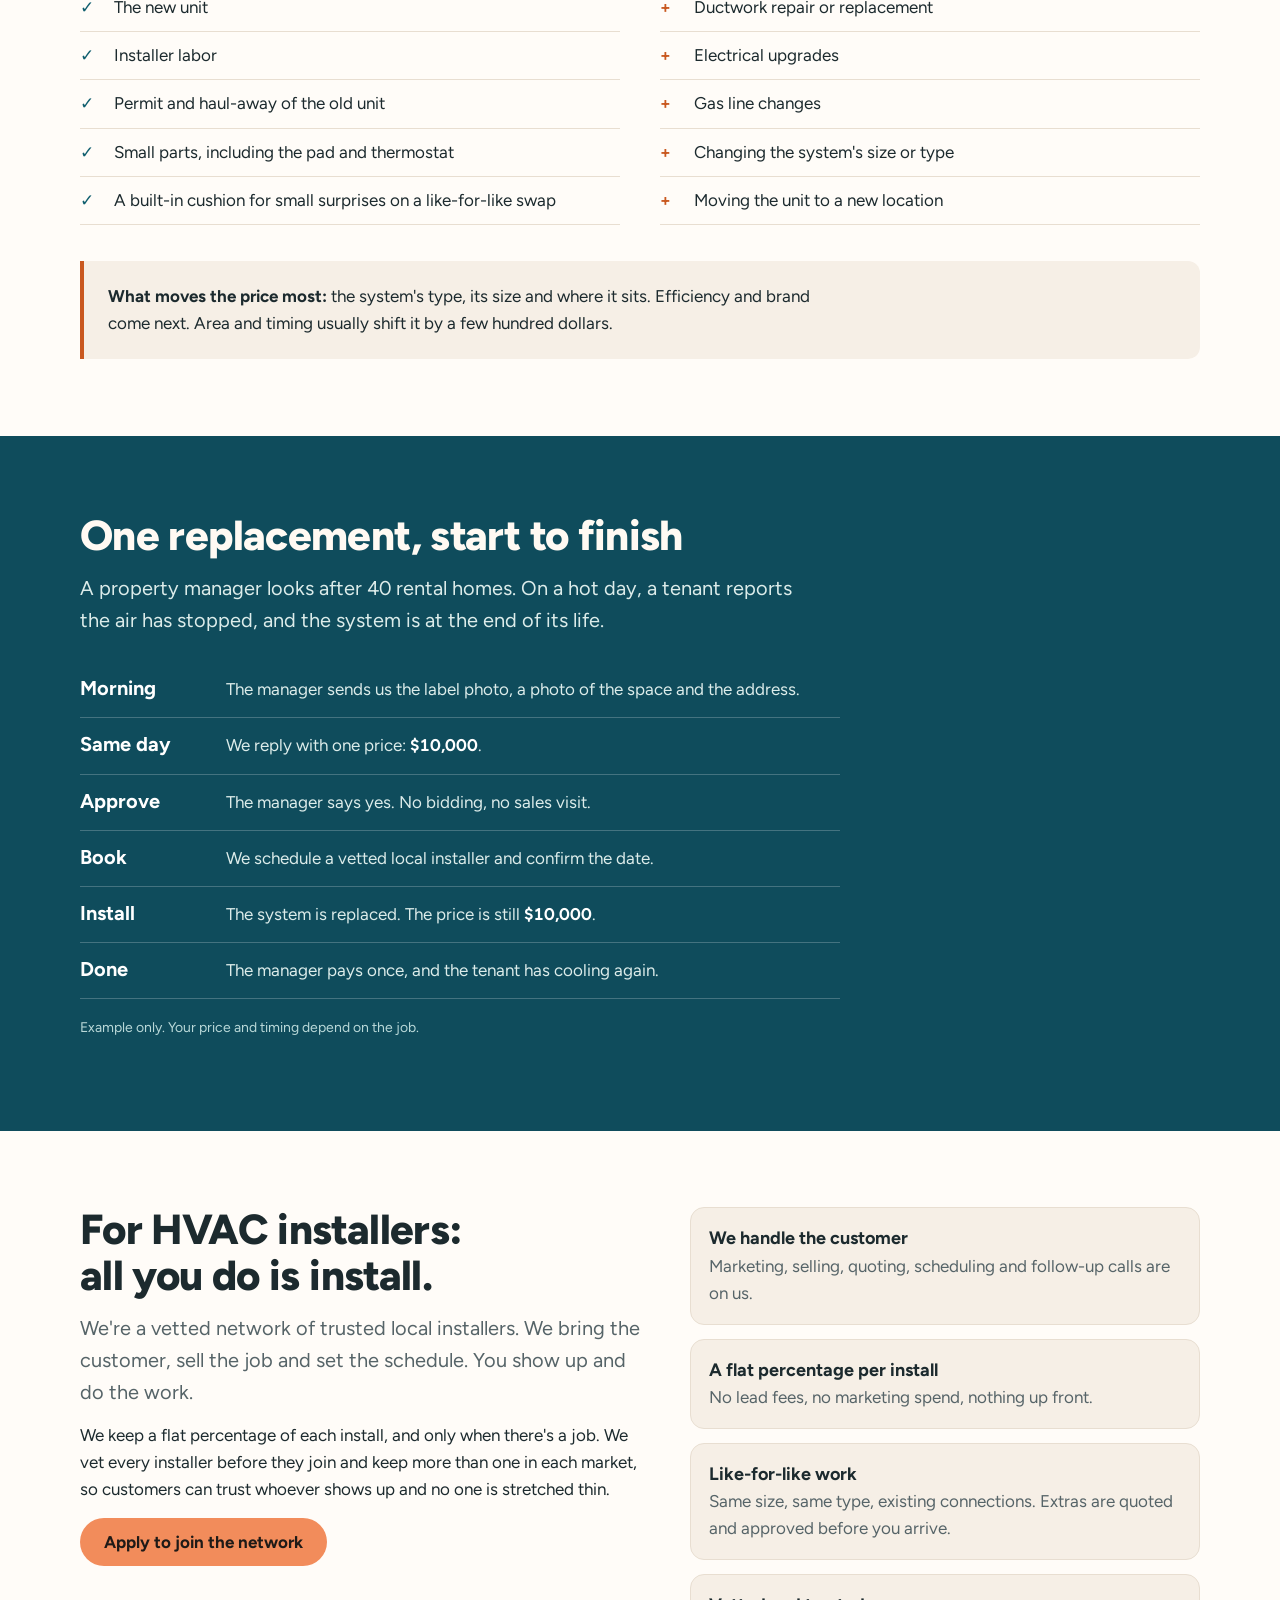
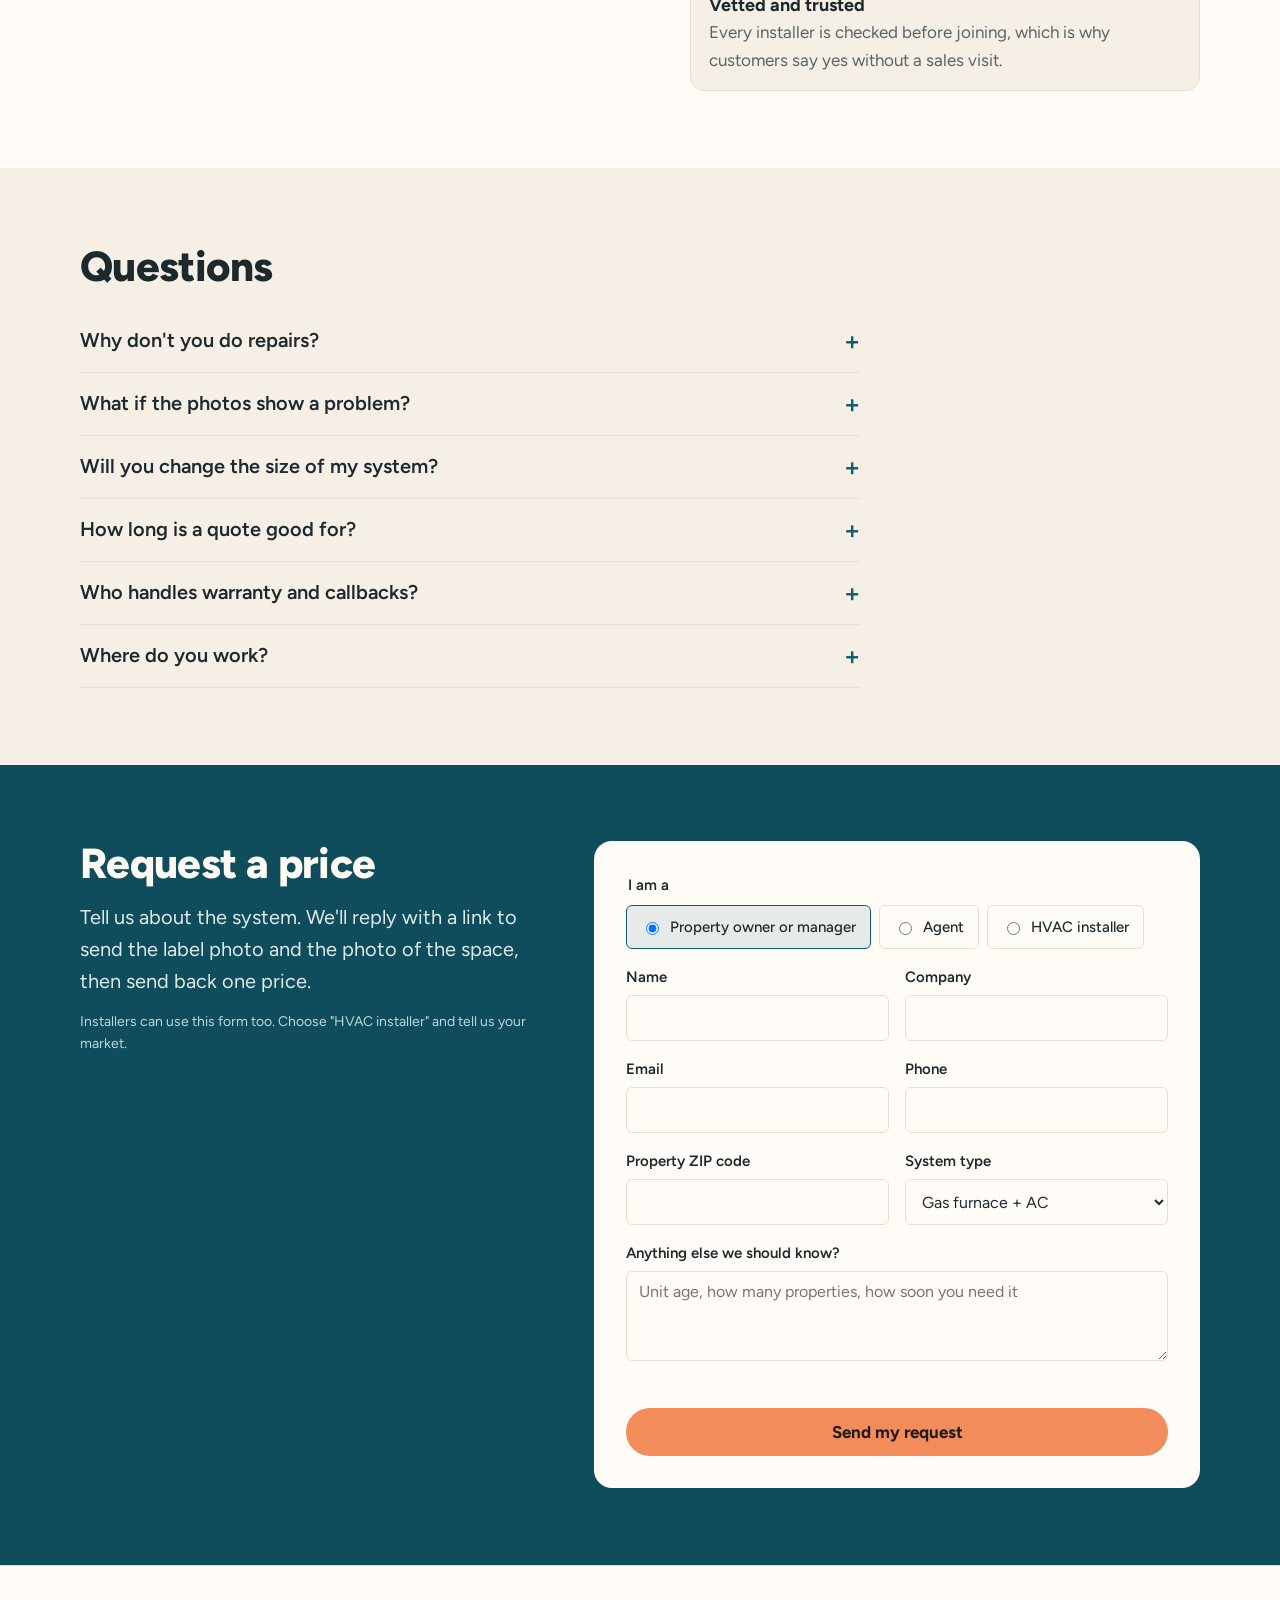
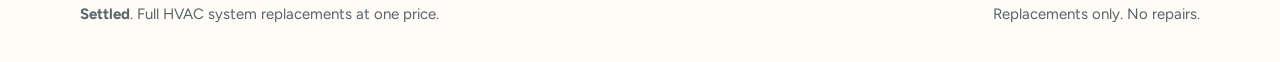
==== commit 11fc443c: "Plain, clear header and top section Co-Authored-By: Claude Opus 5.5 <noreply@anthropic.com> Claude-S" ====
--- a/index.html
+++ b/index.html
@@ -186,13 +186,12 @@
       Settled
     </a>
     <nav aria-label="Main">
-      <a href="#problems">Problems we solve</a>
       <a href="#how">How it works</a>
       <a href="#covers">What's included</a>
-      <a href="#installers">For installers</a>
+      <a href="#installers">Installers</a>
       <a href="#faq">Questions</a>
     </nav>
-    <a class="btn main" href="#quote">Get a price</a>
+    <a class="btn main" href="#quote">Request a price</a>
   </div>
 </header>
 
@@ -200,13 +199,14 @@
 <section class="band hero">
   <div class="wrap top">
     <div>
-      <h1>A new heating and cooling system, at a price that's settled before we start.</h1>
+      <h1>We replace heating and cooling systems at one fixed price.</h1>
     </div>
     <div>
-      <p class="lead">Today, replacing a dead system means waiting for a sales visit, comparing bids, and a bill that can still change. We price the whole replacement from photos, a vetted local installer does the work, and the price holds.</p>
+      <p class="lead">Send us photos of the old unit. We send back one price for the full replacement, and a vetted local installer does the work. The price doesn't change.</p>
+      <p class="small">Replacements only, for property owners, managers and real estate agents.</p>
       <div class="acts">
-        <a class="btn main" href="#quote">Get a price</a>
-        <a class="btn ghost" href="#problems">See the problems we solve</a>
+        <a class="btn main" href="#quote">Request a price</a>
+        <a class="btn ghost" href="#how">How it works</a>
       </div>
     </div>
   </div>
@@ -438,7 +438,7 @@
 <section class="band field" id="quote">
   <div class="wrap formgrid">
     <div>
-      <h2>Get a price</h2>
+      <h2>Request a price</h2>
       <p class="lead">Tell us about the system. We'll reply with a link to send the label photo and the photo of the space, then send back one price.</p>
       <p class="small">Installers can use this form too. Choose "HVAC installer" and tell us your market.</p>
     </div>
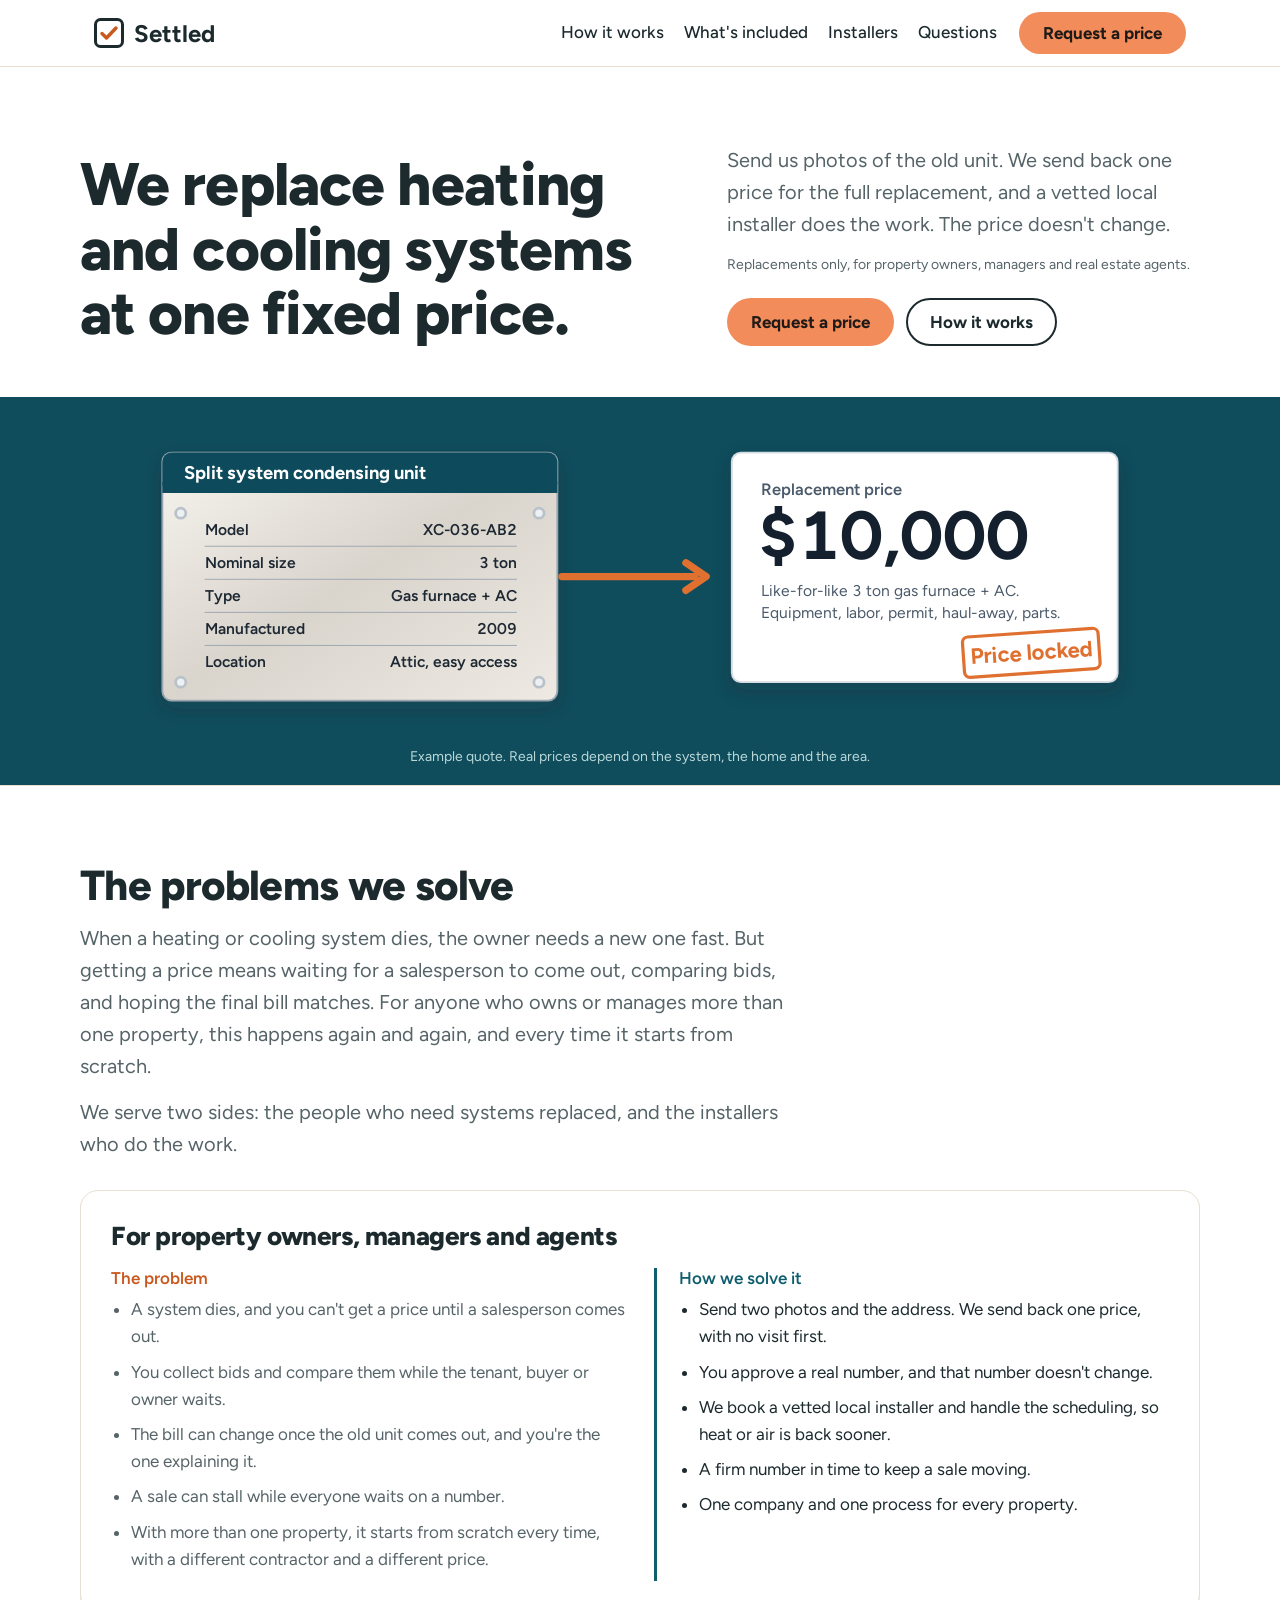
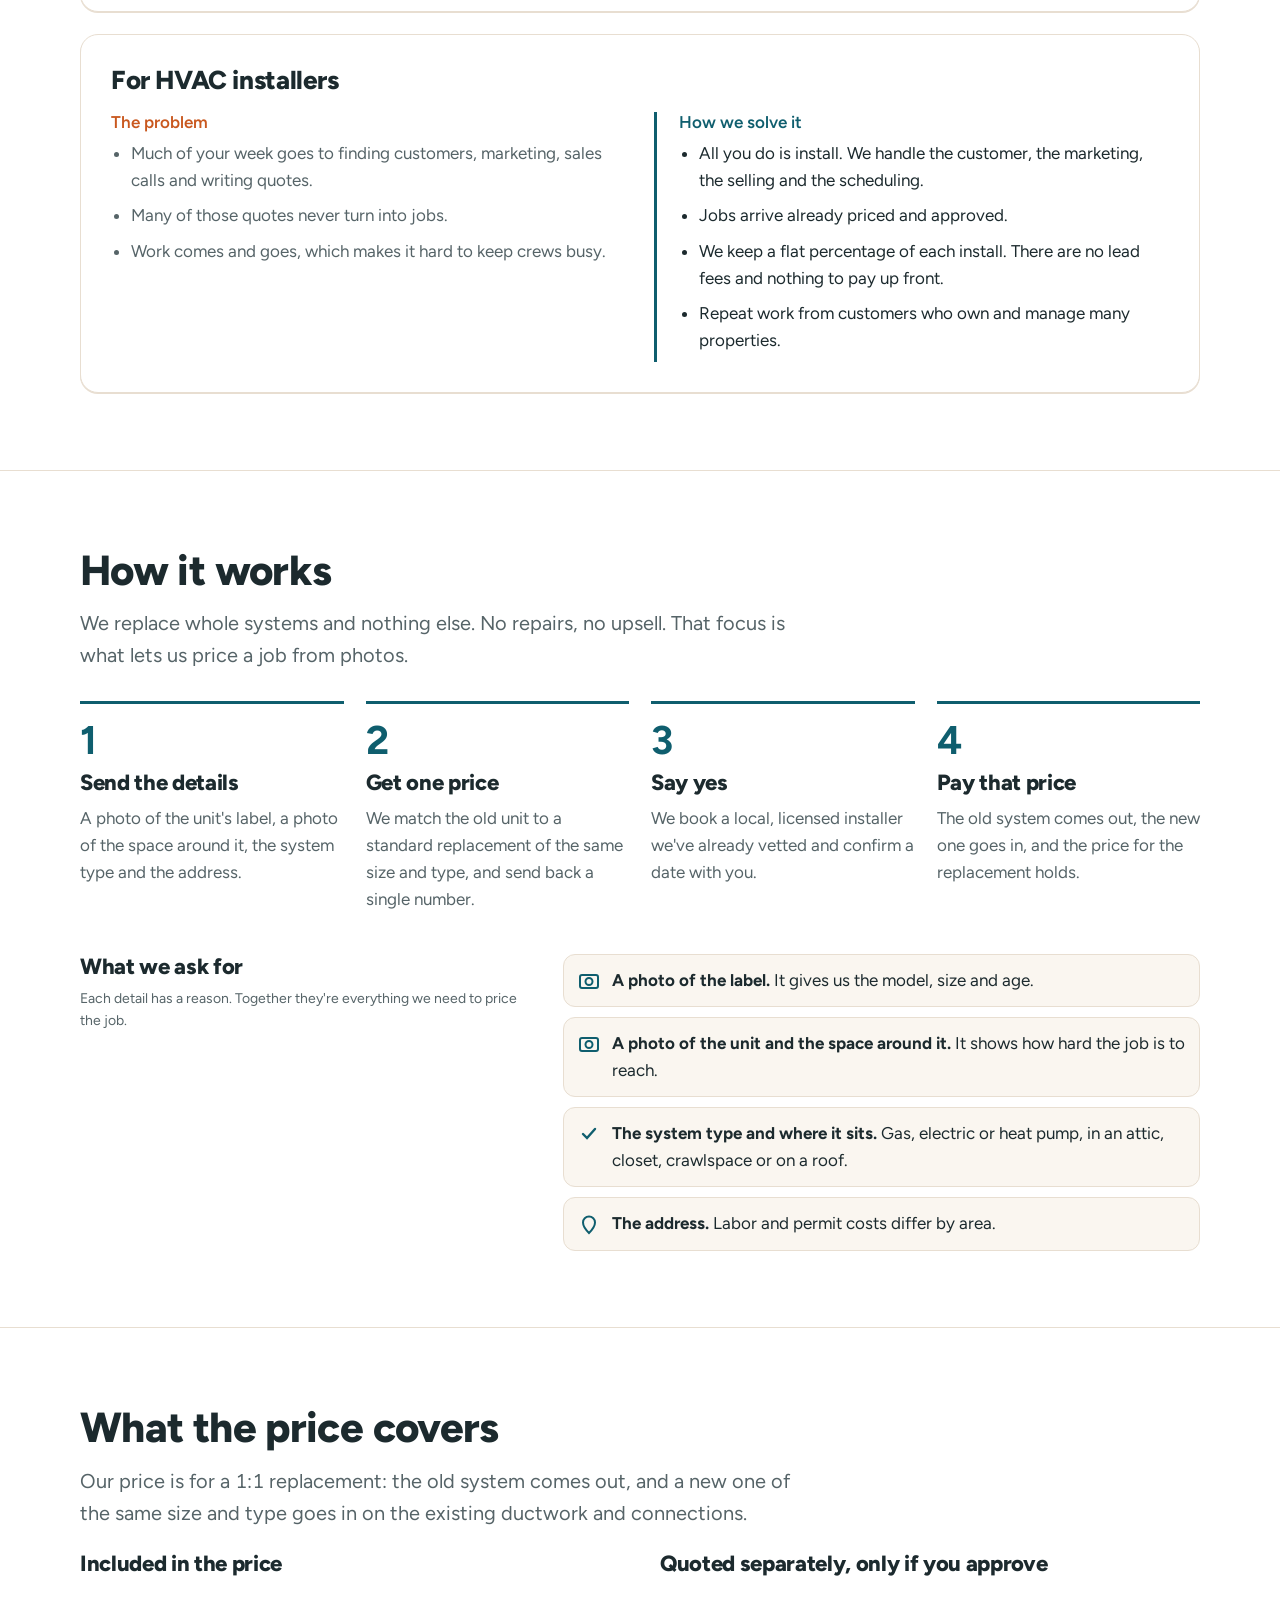
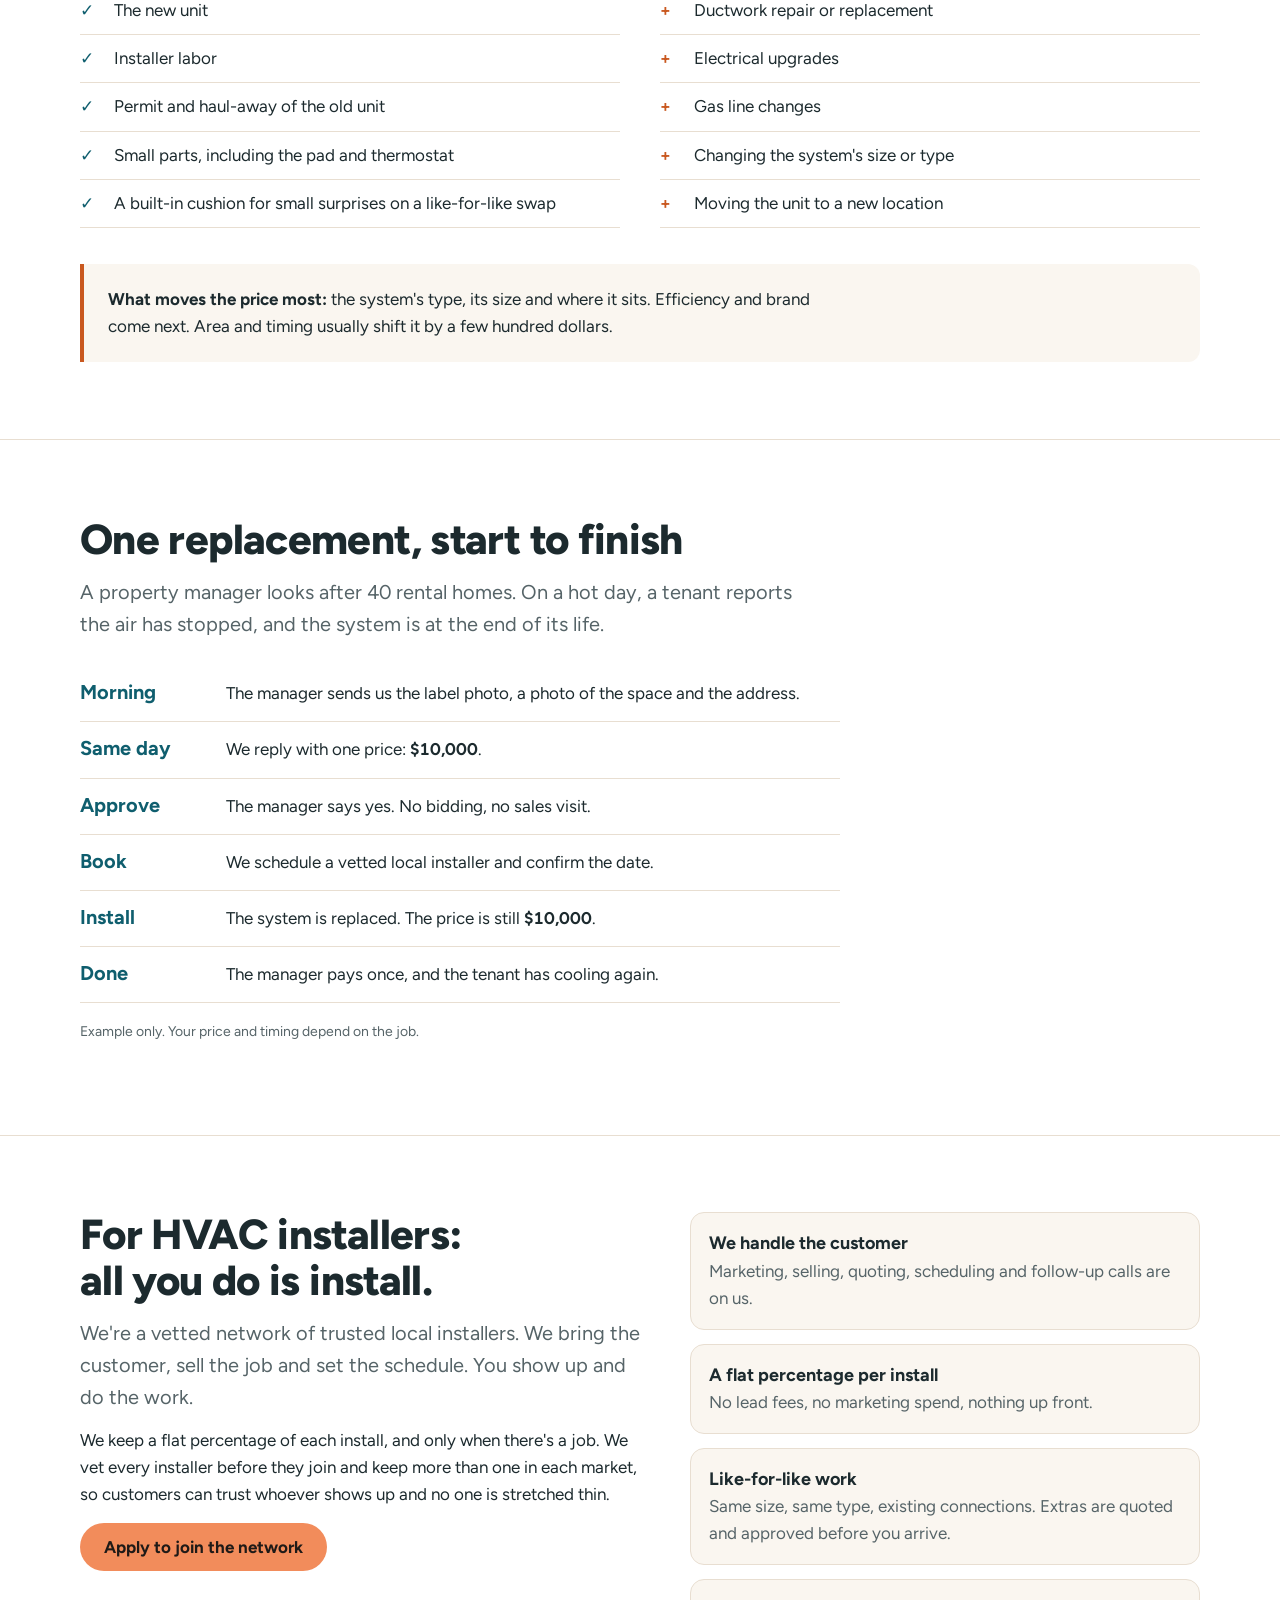
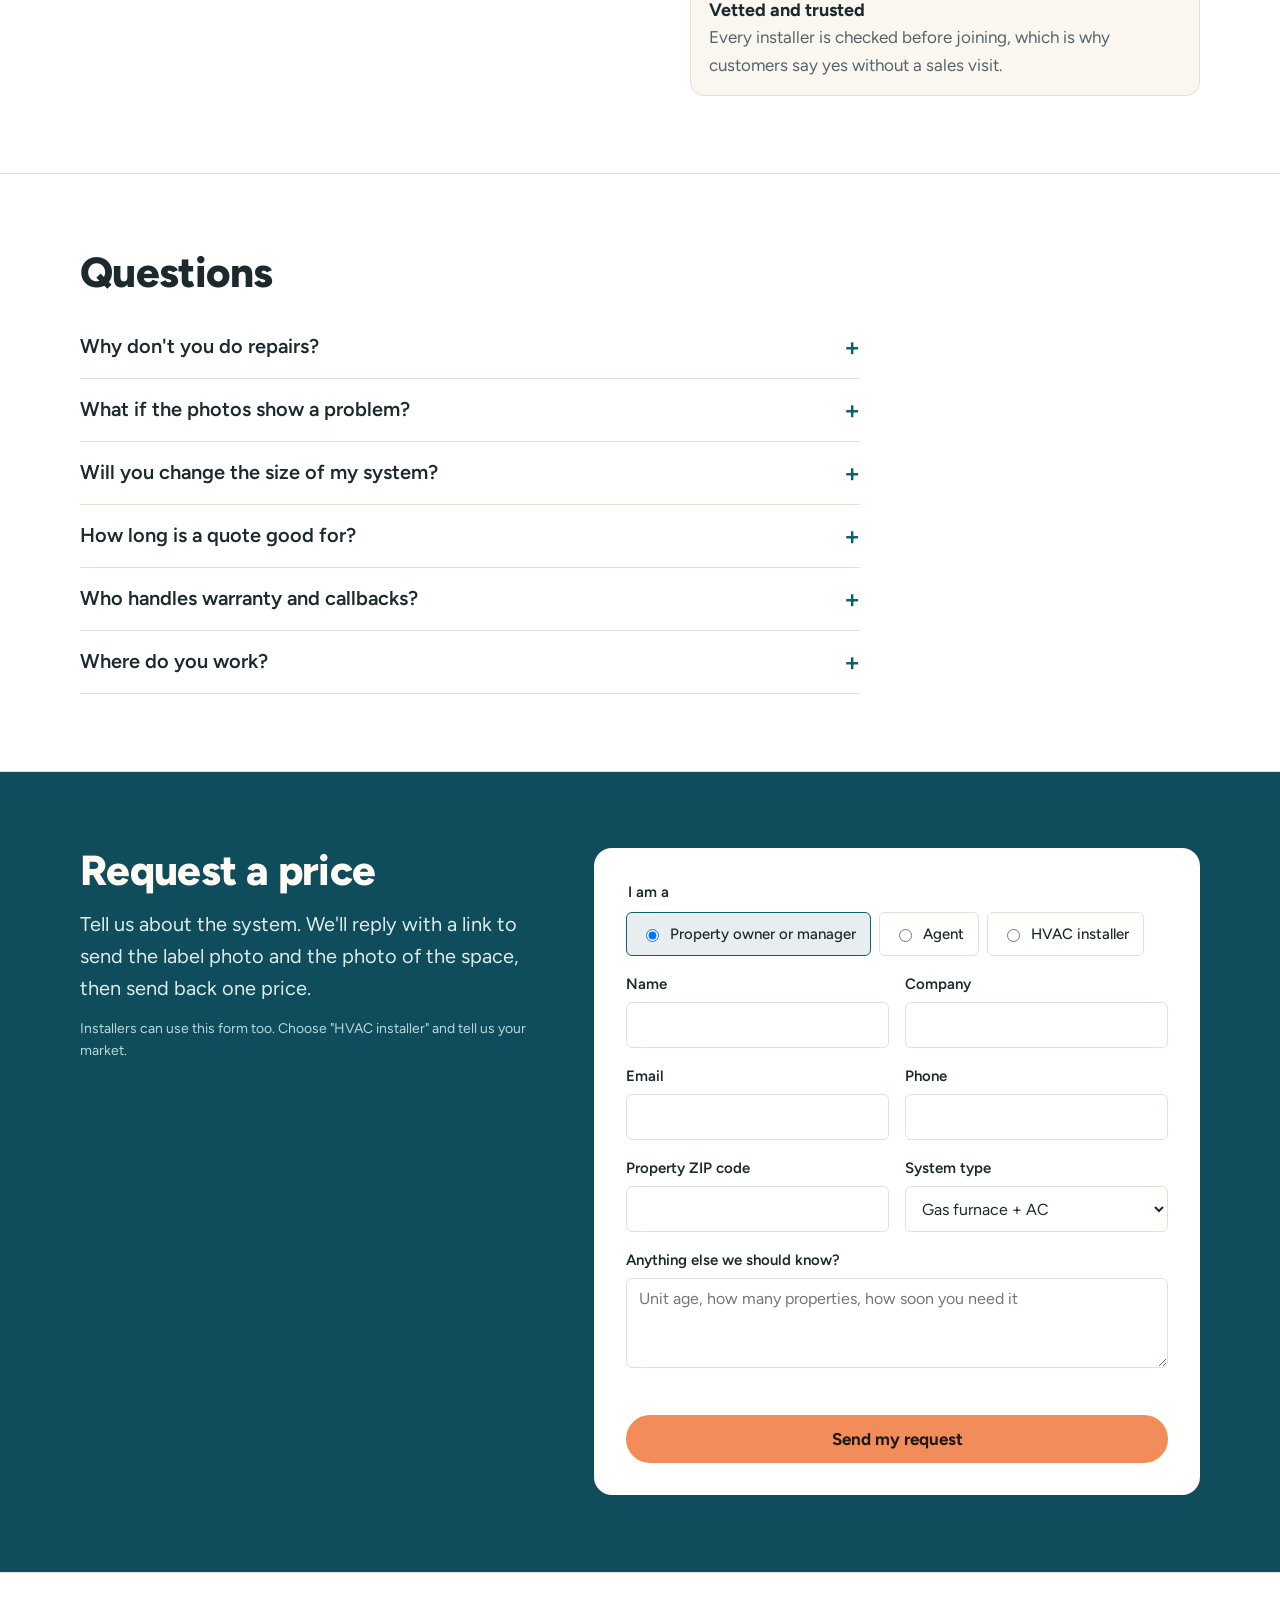
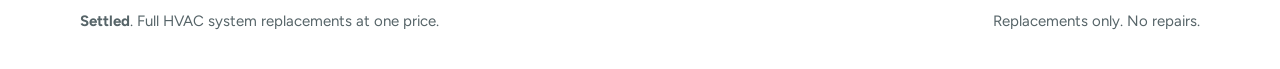
==== commit 9e2b5ac3: "Mostly white page; teal kept for hero picture and form Co-Authored-By: Claude Opus 5.5 <noreply@anth" ====
--- a/index.html
+++ b/index.html
@@ -15,8 +15,8 @@
    COLOUR and TYPE: warm white and sand, deep teal (cool air) as the field, apricot (warm air) as the accent. Figtree, heavy for headings.
    LAYOUT: headline over a full-width plate-to-price band, then plain sections in one 1120px column, teal bands for the two asks. */
 :root{color-scheme:light dark;
-  --bg:light-dark(#fffcf8,#0f1b1e);
-  --steel:light-dark(#f6efe6,#172628);
+  --bg:light-dark(#ffffff,#0f1b1e);
+  --steel:light-dark(#faf6f0,#172628);
   --line:light-dark(#e8ded1,#2b3b3e);
   --ink:light-dark(#1c2a2e,#f3eee7);
   --soft:light-dark(#566468,#b4c0c1);
@@ -37,7 +37,8 @@
 a{color:var(--blue)}
 .wrap{max-width:1120px;margin:0 auto}
 .band{padding:clamp(44px,6vw,88px) max(5vw,18px)}
-.steel{background:var(--steel)}
+.steel{background:var(--bg)}
+main>.band+.band{border-top:1px solid var(--line)}
 .field{background:var(--field);color:var(--on-field)}
 .field p,.field li{color:#dcecea}
 .lead{font-size:20px;color:var(--soft);max-width:56ch}
@@ -120,6 +121,7 @@
 /* example timeline */
 .tl{list-style:none;margin:26px 0 0;padding:0;max-width:760px}
 .tl li{display:grid;grid-template-columns:7.5em minmax(0,1fr);gap:18px;padding:14px 0;border-bottom:1px solid rgba(255,255,255,.22)}
+.ex .tl li{border-bottom-color:var(--line)}.ex .tl b{color:var(--blue)}.ex .tl span,.ex .tl .price{color:var(--ink)}.ex .lead,.ex .small{color:var(--soft)}
 .tl b{font:700 20px Figtree,system-ui,sans-serif;color:#fff;white-space:nowrap}
 .tl span{color:#dcecea}
 .tl .price{font-weight:700;color:#fff;white-space:nowrap}
@@ -388,7 +390,7 @@
   </div>
 </section>
 
-<section class="band field">
+<section class="band ex">
   <div class="wrap">
     <h2>One replacement, start to finish</h2>
     <p class="lead">A property manager looks after 40 rental homes. On a hot day, a tenant reports the air has stopped, and the system is at the end of its life.</p>
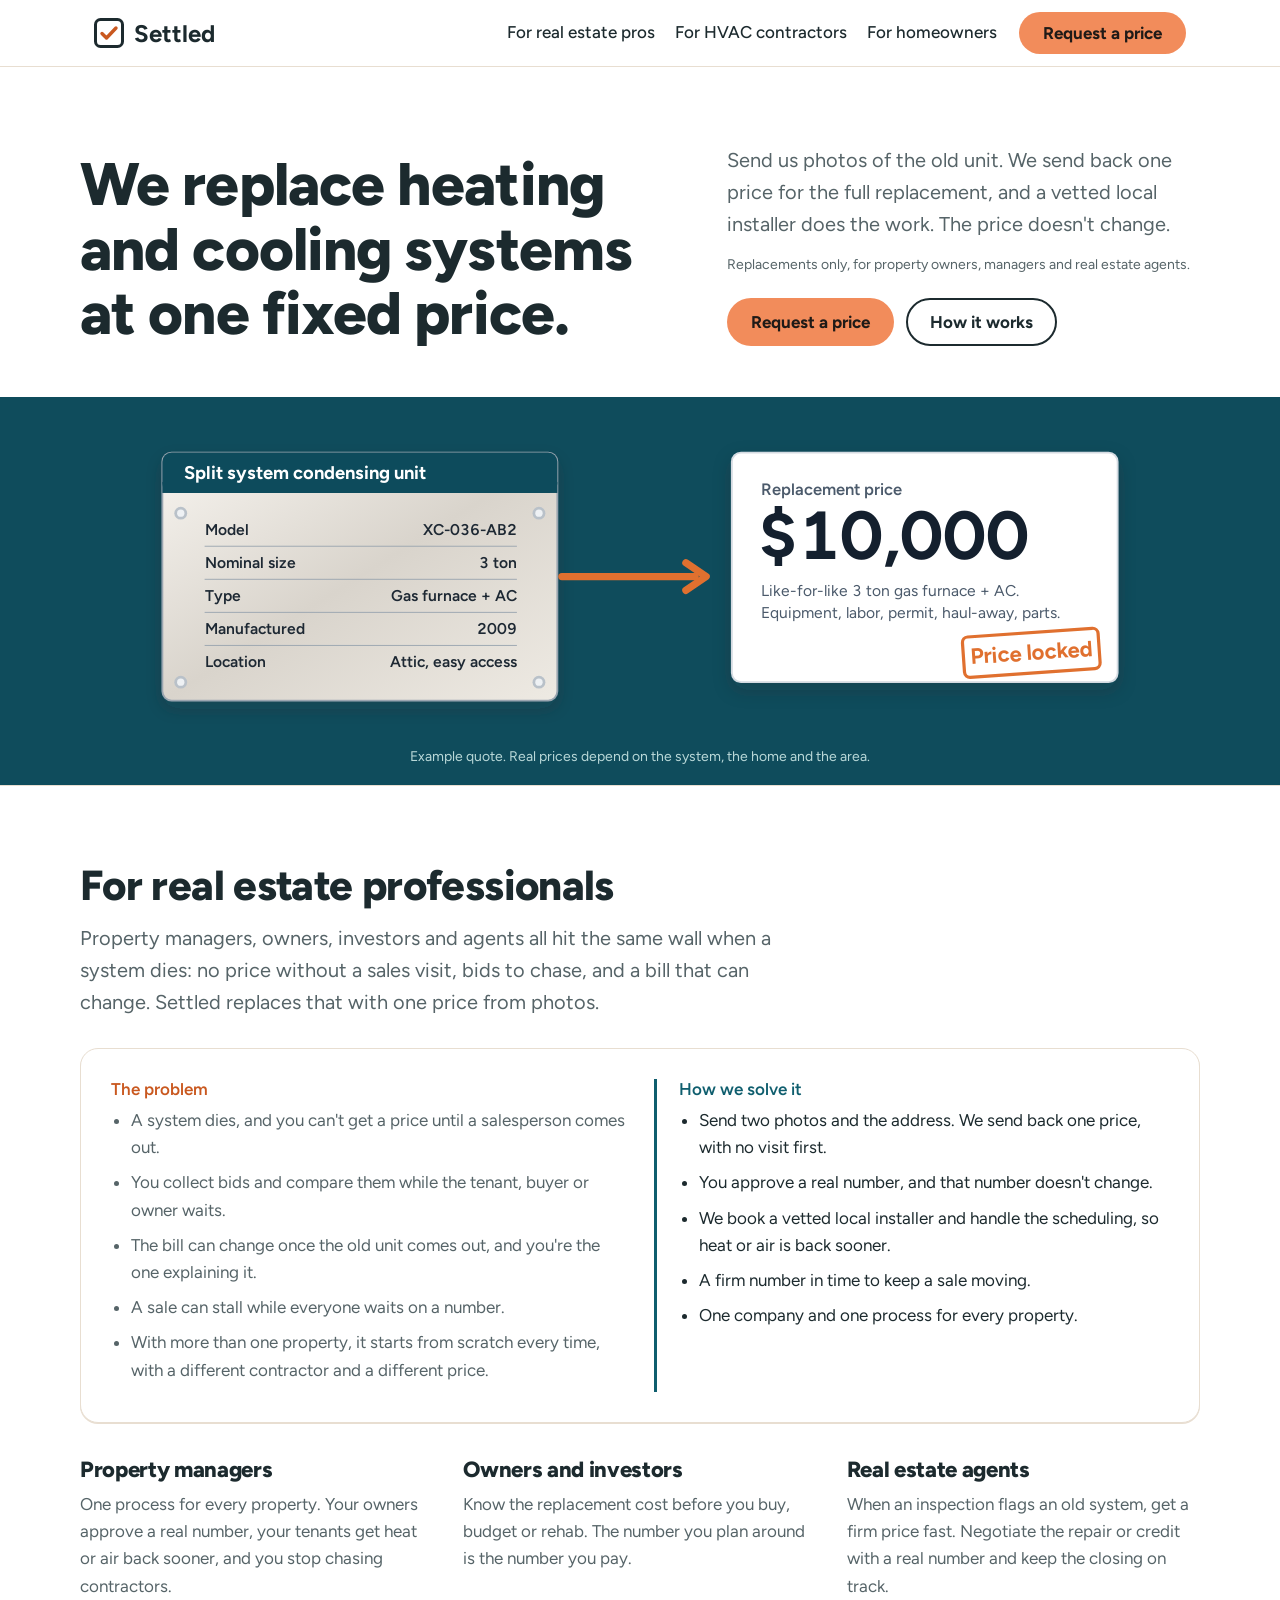
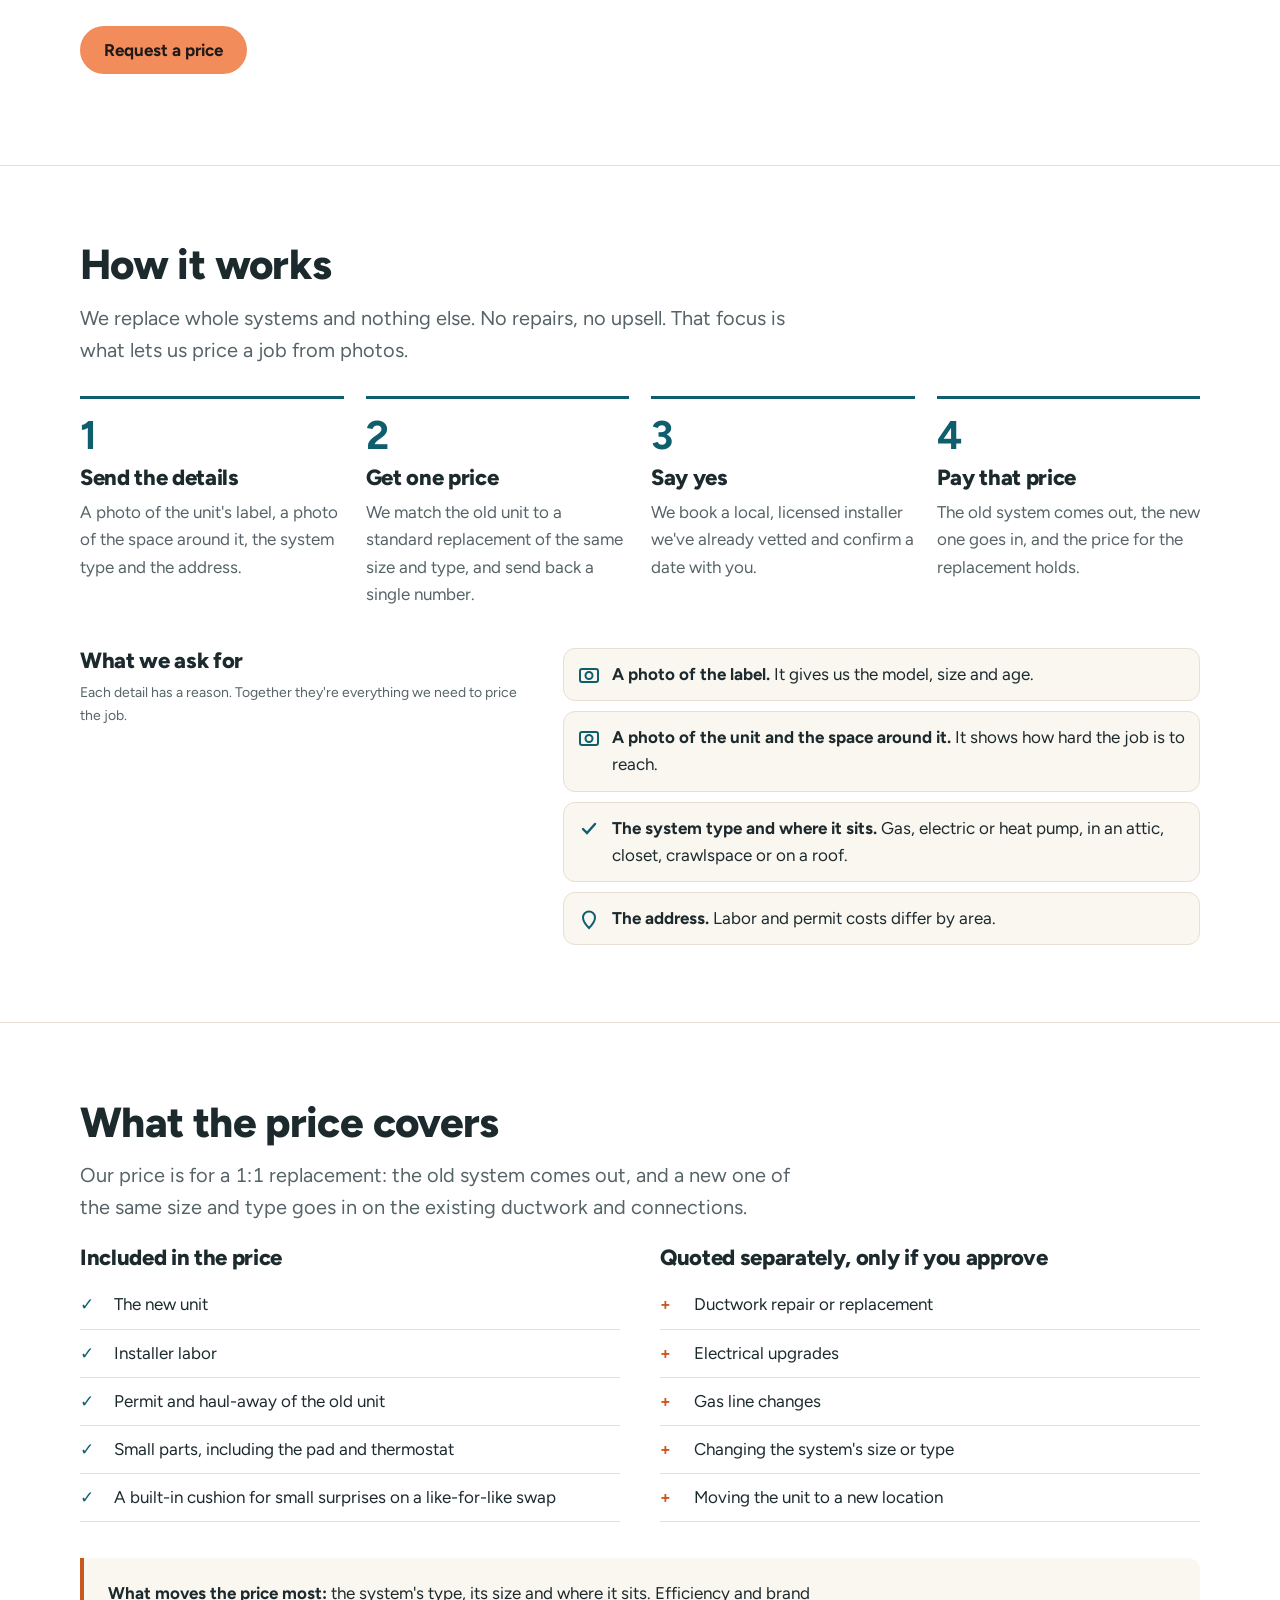
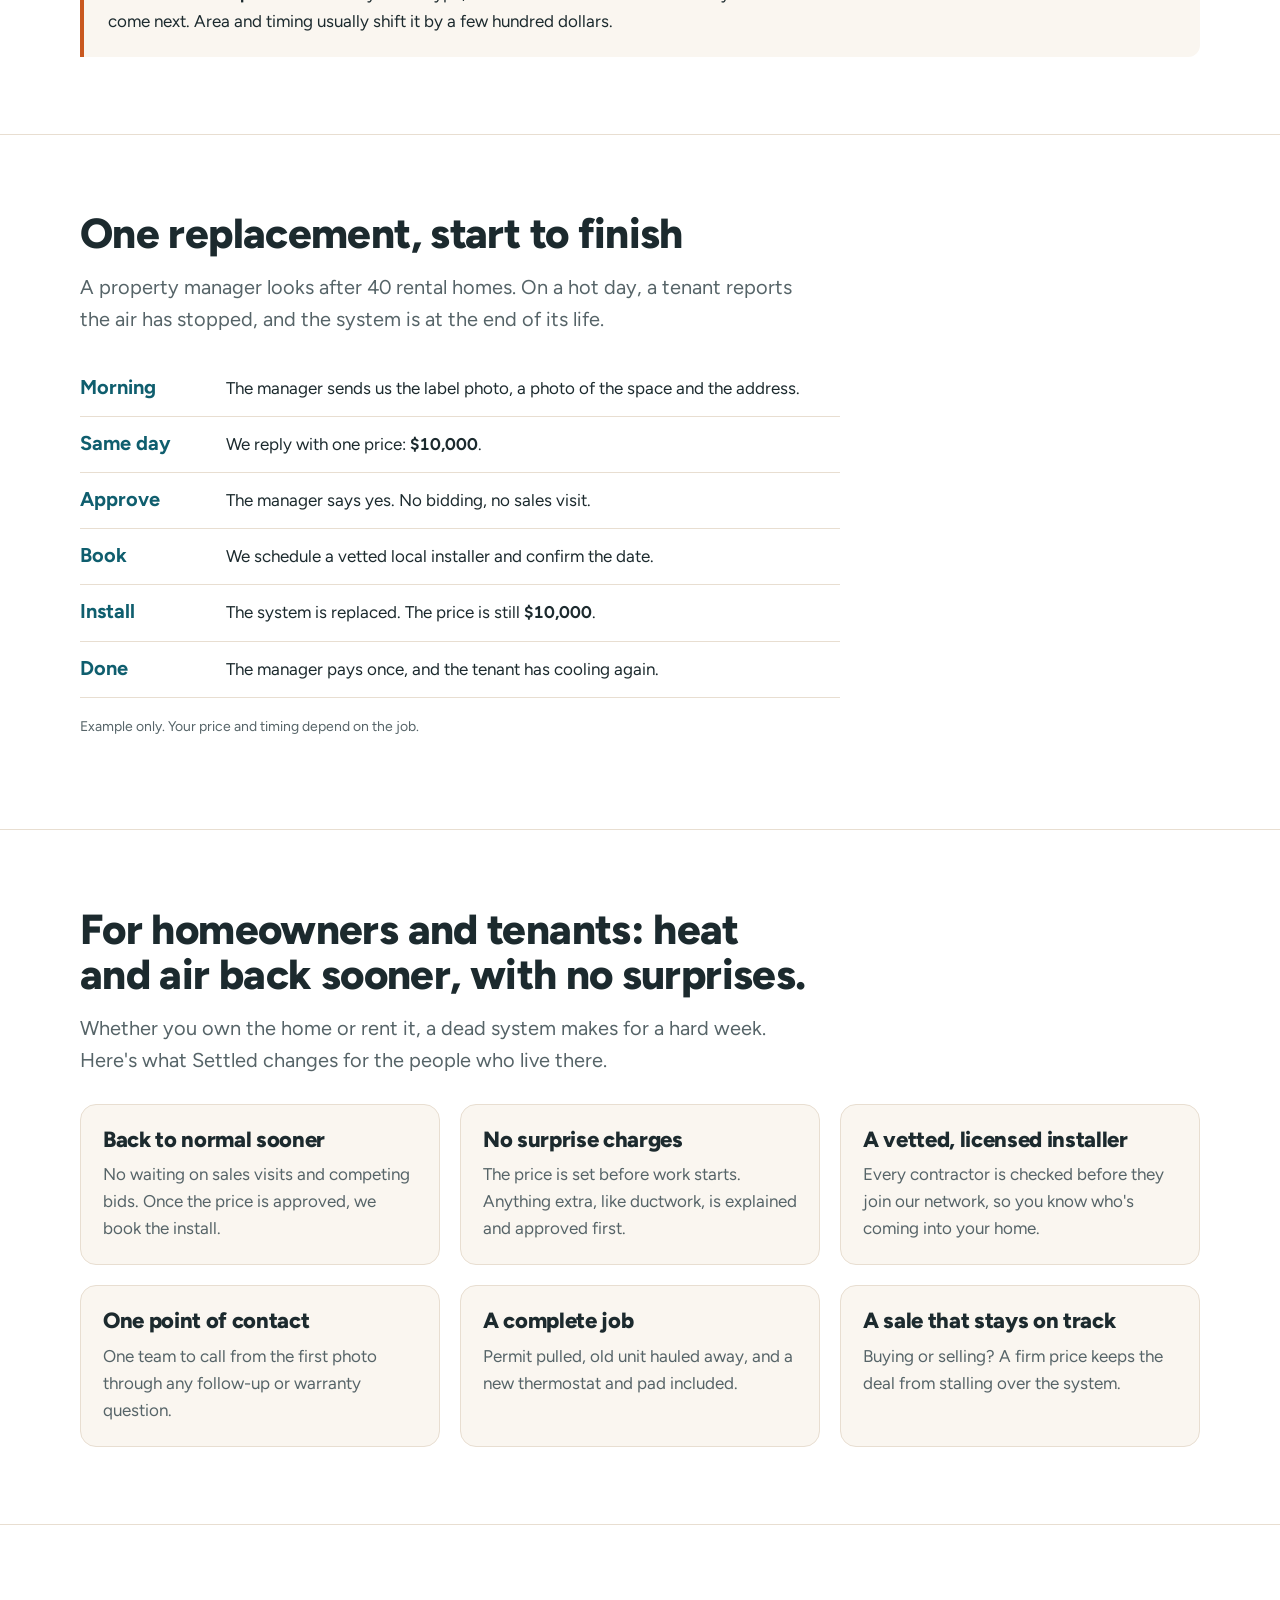
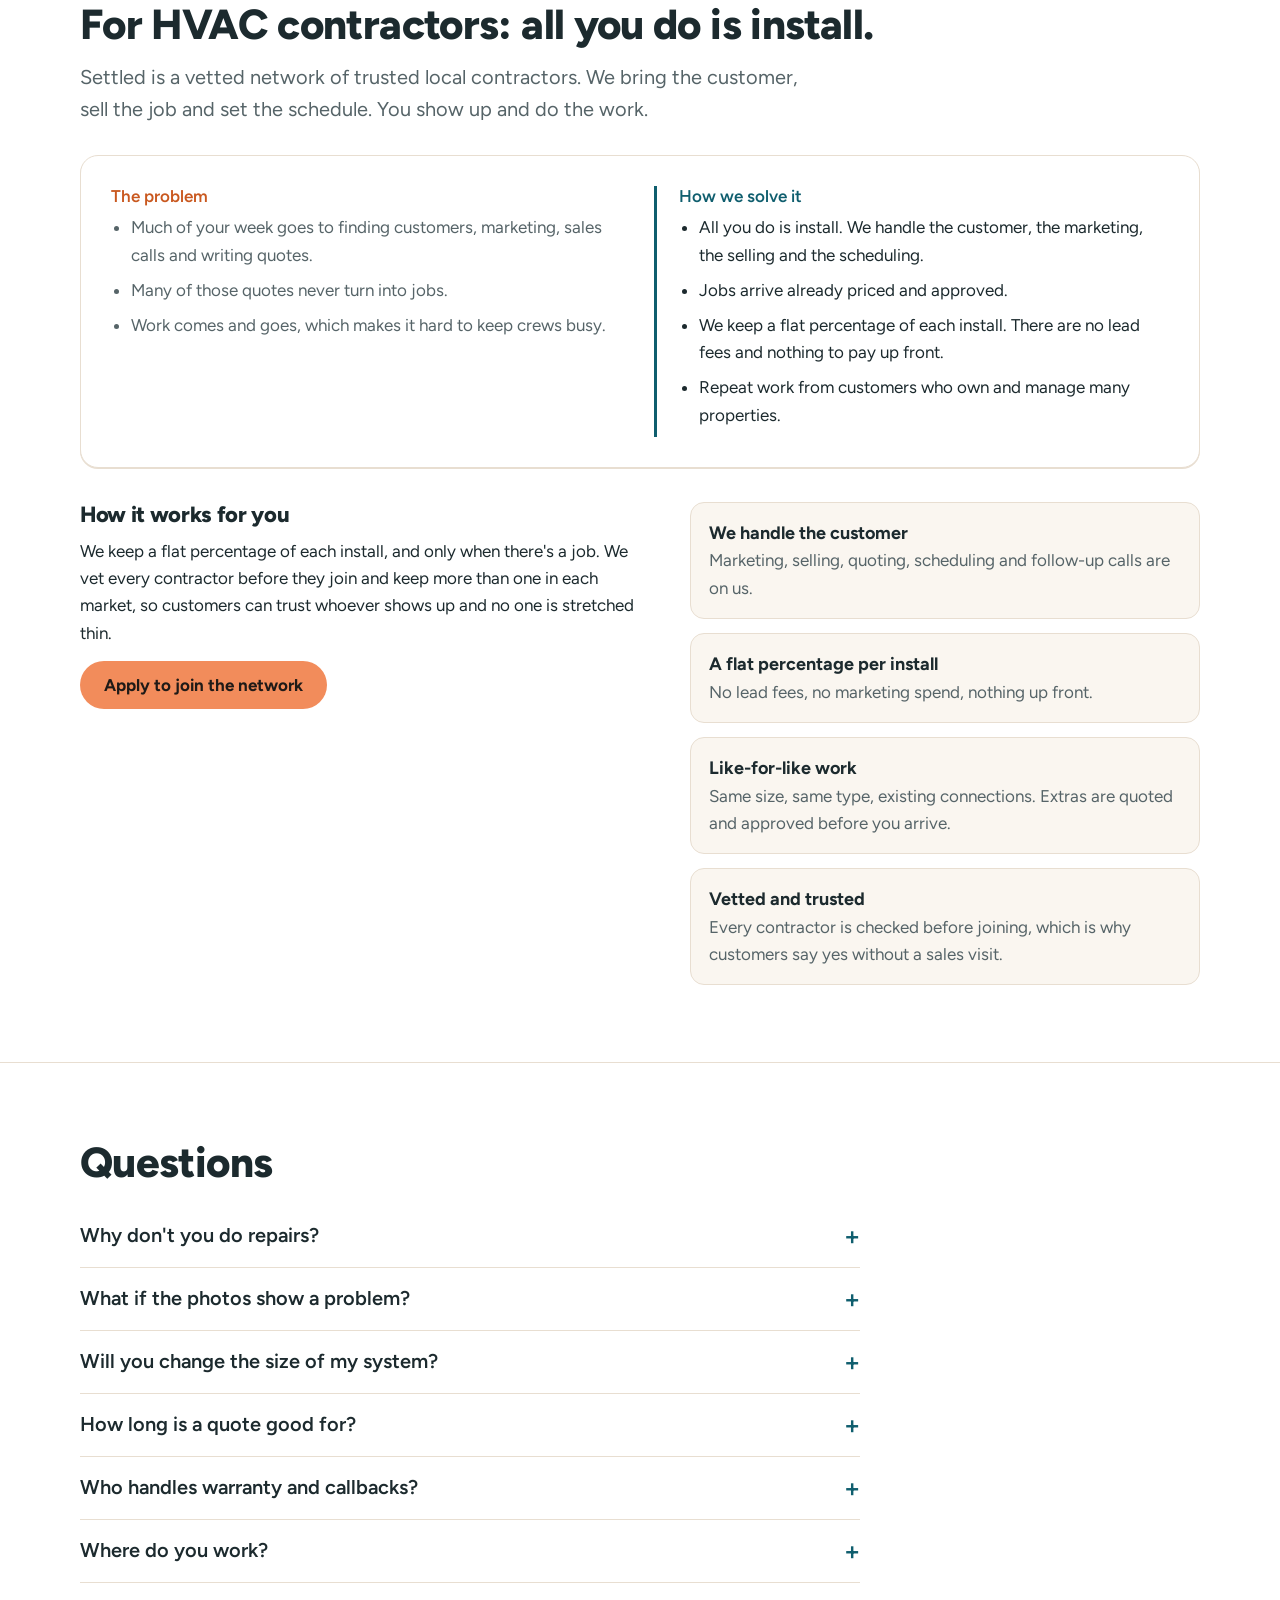
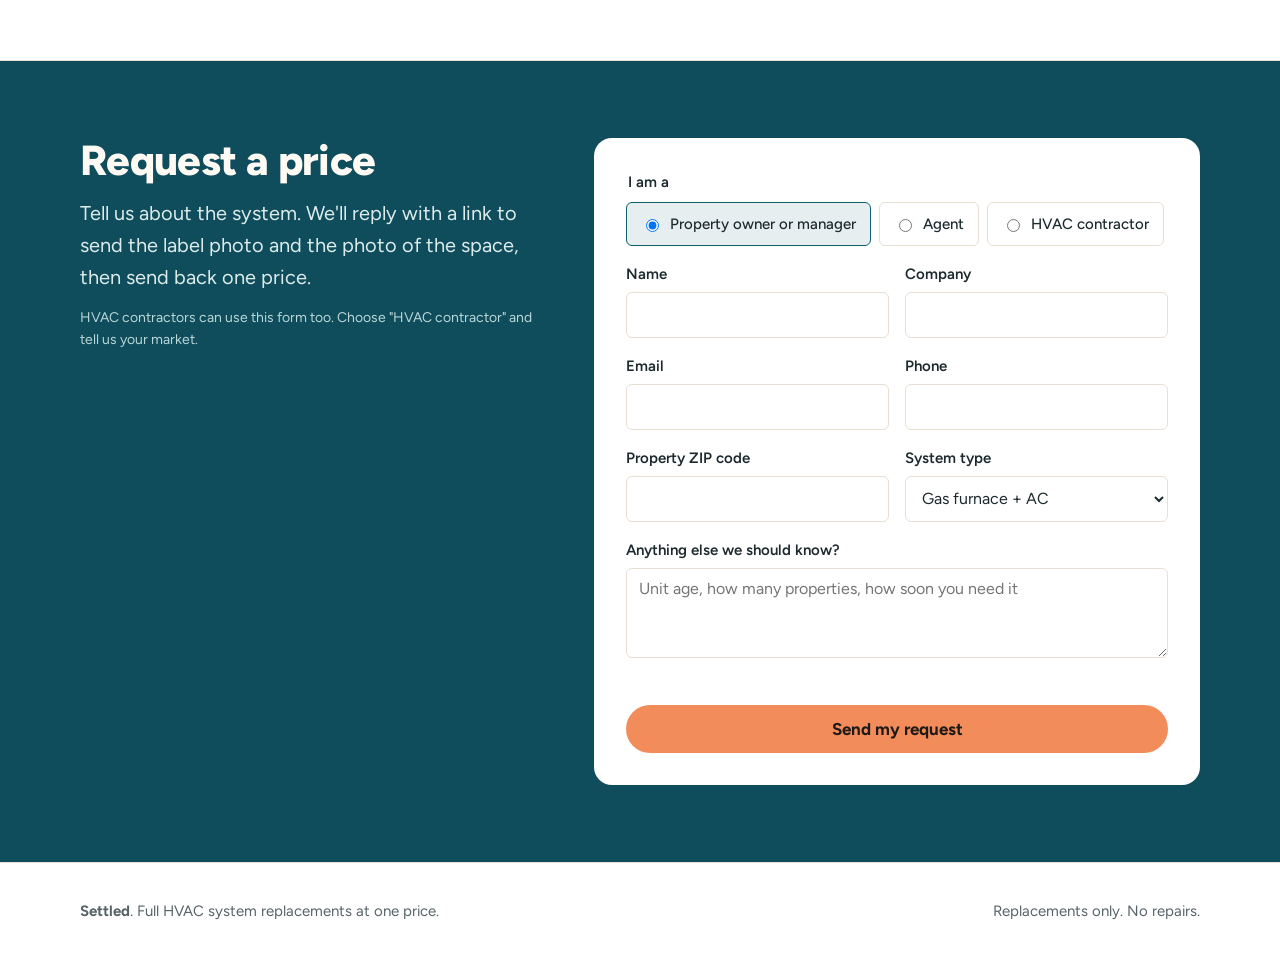
==== commit baa2d7f3: "Header tabs for each audience with dedicated sections Co-Authored-By: Claude Opus 5.5 <noreply@anthr" ====
--- a/index.html
+++ b/index.html
@@ -3,6 +3,7 @@
 <head>
 <meta charset="utf-8">
 <meta name="viewport" content="width=device-width, initial-scale=1">
+<meta name="color-scheme" content="light only">
 <title>Settled HVAC Replacement</title>
 <meta name="description" content="Full heating and cooling system replacements at one price, set before the work starts. For property owners, managers and agents, and the installers who do the work.">
 <link rel="preconnect" href="https://fonts.googleapis.com">
@@ -14,18 +15,18 @@
    PICTURE: a riveted data plate feeding a quote ticket stamped "Price locked".
    COLOUR and TYPE: warm white and sand, deep teal (cool air) as the field, apricot (warm air) as the accent. Figtree, heavy for headings.
    LAYOUT: headline over a full-width plate-to-price band, then plain sections in one 1120px column, teal bands for the two asks. */
-:root{color-scheme:light dark;
-  --bg:light-dark(#ffffff,#0f1b1e);
-  --steel:light-dark(#faf6f0,#172628);
-  --line:light-dark(#e8ded1,#2b3b3e);
-  --ink:light-dark(#1c2a2e,#f3eee7);
-  --soft:light-dark(#566468,#b4c0c1);
-  --blue:light-dark(#0f5e6e,#6fcad6);
-  --field:light-dark(#0f4c5c,#12363e);
-  --copper:light-dark(#c9581f,#f59a6a);
+:root{color-scheme:light;
+  --bg:#ffffff;
+  --steel:#faf6f0;
+  --line:#e8ded1;
+  --ink:#1c2a2e;
+  --soft:#566468;
+  --blue:#0f5e6e;
+  --field:#0f4c5c;
+  --copper:#c9581f;
   --btn:#f28c5b;--btn-ink:#1f1a17;
   --on-field:#fffaf3}
-:root[data-theme=light]{color-scheme:light}:root[data-theme=dark]{color-scheme:dark}
+:root,:root[data-theme=light],:root[data-theme=dark],html[style]{color-scheme:light !important}
 *{box-sizing:border-box;min-width:0}
 html{scroll-padding-top:72px;scroll-behavior:smooth}
 body{margin:0;background:var(--bg);color:var(--ink);font:17px/1.6 Figtree,system-ui,sans-serif;overflow-x:clip;font-variant-numeric:tabular-nums}
@@ -57,6 +58,7 @@
 .nav nav{display:flex;gap:20px;flex-wrap:wrap}
 .nav nav a{color:var(--ink);text-decoration:none;font-weight:500}
 .nav nav a:hover{color:var(--blue)}
+.nav .s{display:none}
 .nav .btn{min-height:42px}
 
 /* hero */
@@ -92,6 +94,12 @@
 .pb .was li{color:var(--soft)}
 .pb .now h4{color:var(--blue)}
 .pb .now{border-left:3px solid var(--blue);padding-left:22px}
+
+.roles{display:grid;grid-template-columns:repeat(3,minmax(0,1fr));gap:30px;margin-top:34px}
+.roles h3,.hb h3{margin-bottom:8px}
+.roles p,.hb p{color:var(--soft);margin:0}
+.hb{display:grid;grid-template-columns:repeat(3,minmax(0,1fr));gap:20px;margin-top:28px}
+.hb>div{background:var(--steel);border:1px solid var(--line);border-radius:16px;padding:22px}
 
 /* steps */
 .steps{list-style:none;padding:0;margin:30px 0 0;display:grid;grid-template-columns:repeat(4,minmax(0,1fr));gap:22px;counter-reset:s}
@@ -167,13 +175,16 @@
 
 @media (max-width:900px){
   .steps{grid-template-columns:repeat(2,minmax(0,1fr))}
-  .who{grid-template-columns:minmax(0,1fr);gap:24px}
+  .who,.roles{grid-template-columns:minmax(0,1fr);gap:24px}
+  .hb{grid-template-columns:repeat(2,minmax(0,1fr))}
   .hero .top,.send,.pros,.formgrid{grid-template-columns:minmax(0,1fr)}
 }
 @media (max-width:600px){
-  .nav nav{display:none}
+  .nav nav{order:3;width:100%;flex-wrap:nowrap;overflow-x:auto;gap:18px;font-size:15px}
+  .nav nav a{flex:none;padding:6px 0}
+  .nav .l{display:none}.nav .s{display:inline}
   .pb .now{border-left:0;padding-left:0;border-top:3px solid var(--blue);padding-top:16px}
-  .vs,.cover,.row2,.steps,.pb-cols{grid-template-columns:minmax(0,1fr)}
+  .vs,.cover,.row2,.steps,.pb-cols,.hb{grid-template-columns:minmax(0,1fr)}
   .tl li{grid-template-columns:minmax(0,1fr);gap:2px}
   .lead{font-size:18px}
 }
@@ -188,10 +199,9 @@
       Settled
     </a>
     <nav aria-label="Main">
-      <a href="#how">How it works</a>
-      <a href="#covers">What's included</a>
-      <a href="#installers">Installers</a>
-      <a href="#faq">Questions</a>
+      <a href="#real-estate"><span class="l">For real estate pros</span><span class="s">Real estate</span></a>
+      <a href="#contractors"><span class="l">For HVAC contractors</span><span class="s">Contractors</span></a>
+      <a href="#homeowners"><span class="l">For homeowners</span><span class="s">Homeowners</span></a>
     </nav>
     <a class="btn main" href="#quote">Request a price</a>
   </div>
@@ -272,15 +282,13 @@
   </div>
 </section>
 
-<section class="band steel" id="problems">
-  <div class="wrap">
-    <h2>The problems we solve</h2>
-    <p class="lead">When a heating or cooling system dies, the owner needs a new one fast. But getting a price means waiting for a salesperson to come out, comparing bids, and hoping the final bill matches. For anyone who owns or manages more than one property, this happens again and again, and every time it starts from scratch.</p>
-    <p class="lead">We serve two sides: the people who need systems replaced, and the installers who do the work.</p>
+<section class="band" id="real-estate">
+  <div class="wrap">
+    <h2>For real estate professionals</h2>
+    <p class="lead">Property managers, owners, investors and agents all hit the same wall when a system dies: no price without a sales visit, bids to chase, and a bill that can change. Settled replaces that with one price from photos.</p>
 
     <div class="pb">
       <article>
-        <h3>For property owners, managers and agents</h3>
         <div class="pb-cols">
           <div class="was">
             <h4>The problem</h4>
@@ -305,8 +313,112 @@
         </div>
       </article>
 
+    </div>
+    <div class="roles">
+      <div><h3>Property managers</h3><p>One process for every property. Your owners approve a real number, your tenants get heat or air back sooner, and you stop chasing contractors.</p></div>
+      <div><h3>Owners and investors</h3><p>Know the replacement cost before you buy, budget or rehab. The number you plan around is the number you pay.</p></div>
+      <div><h3>Real estate agents</h3><p>When an inspection flags an old system, get a firm price fast. Negotiate the repair or credit with a real number and keep the closing on track.</p></div>
+    </div>
+    <p style="margin-top:26px"><a class="btn main" href="#quote">Request a price</a></p>
+  </div>
+</section>
+
+<section class="band" id="how">
+  <div class="wrap">
+    <h2>How it works</h2>
+    <p class="lead">We replace whole systems and nothing else. No repairs, no upsell. That focus is what lets us price a job from photos.</p>
+    <ol class="steps">
+      <li><h3>Send the details</h3><p>A photo of the unit's label, a photo of the space around it, the system type and the address.</p></li>
+      <li><h3>Get one price</h3><p>We match the old unit to a standard replacement of the same size and type, and send back a single number.</p></li>
+      <li><h3>Say yes</h3><p>We book a local, licensed installer we've already vetted and confirm a date with you.</p></li>
+      <li><h3>Pay that price</h3><p>The old system comes out, the new one goes in, and the price for the replacement holds.</p></li>
+    </ol>
+
+    <div class="send">
+      <div>
+        <h3>What we ask for</h3>
+        <p class="small" style="margin-top:8px">Each detail has a reason. Together they're everything we need to price the job.</p>
+      </div>
+      <ul>
+        <li><svg width="22" height="22" viewBox="0 0 22 22" aria-hidden="true"><rect x="2" y="5" width="18" height="13" rx="2" fill="none" stroke="var(--blue)" stroke-width="2"/><circle cx="11" cy="11.5" r="3.5" fill="none" stroke="var(--blue)" stroke-width="2"/></svg><span><b>A photo of the label.</b> It gives us the model, size and age.</span></li>
+        <li><svg width="22" height="22" viewBox="0 0 22 22" aria-hidden="true"><rect x="2" y="5" width="18" height="13" rx="2" fill="none" stroke="var(--blue)" stroke-width="2"/><circle cx="11" cy="11.5" r="3.5" fill="none" stroke="var(--blue)" stroke-width="2"/></svg><span><b>A photo of the unit and the space around it.</b> It shows how hard the job is to reach.</span></li>
+        <li><svg width="22" height="22" viewBox="0 0 22 22" aria-hidden="true"><path d="M5 11l4 4 8-9" fill="none" stroke="var(--blue)" stroke-width="2.4" stroke-linecap="round"/></svg><span><b>The system type and where it sits.</b> Gas, electric or heat pump, in an attic, closet, crawlspace or on a roof.</span></li>
+        <li><svg width="22" height="22" viewBox="0 0 22 22" aria-hidden="true"><path d="M11 20s6-6 6-10.5A6 6 0 0 0 5 9.5C5 14 11 20 11 20z" fill="none" stroke="var(--blue)" stroke-width="2"/></svg><span><b>The address.</b> Labor and permit costs differ by area.</span></li>
+      </ul>
+    </div>
+  </div>
+</section>
+
+
+<section class="band" id="covers">
+  <div class="wrap">
+    <h2>What the price covers</h2>
+    <p class="lead">Our price is for a 1:1 replacement: the old system comes out, and a new one of the same size and type goes in on the existing ductwork and connections.</p>
+    <div class="cover">
+      <div>
+        <h3>Included in the price</h3>
+        <ul>
+          <li><b>&#10003;</b>The new unit</li>
+          <li><b>&#10003;</b>Installer labor</li>
+          <li><b>&#10003;</b>Permit and haul-away of the old unit</li>
+          <li><b>&#10003;</b>Small parts, including the pad and thermostat</li>
+          <li><b>&#10003;</b>A built-in cushion for small surprises on a like-for-like swap</li>
+        </ul>
+      </div>
+      <div class="extra">
+        <h3>Quoted separately, only if you approve</h3>
+        <ul>
+          <li><b>+</b>Ductwork repair or replacement</li>
+          <li><b>+</b>Electrical upgrades</li>
+          <li><b>+</b>Gas line changes</li>
+          <li><b>+</b>Changing the system's size or type</li>
+          <li><b>+</b>Moving the unit to a new location</li>
+        </ul>
+      </div>
+    </div>
+    <div class="factors">
+      <p><b>What moves the price most:</b> the system's type, its size and where it sits. Efficiency and brand come next. Area and timing usually shift it by a few hundred dollars.</p>
+    </div>
+  </div>
+</section>
+
+<section class="band ex">
+  <div class="wrap">
+    <h2>One replacement, start to finish</h2>
+    <p class="lead">A property manager looks after 40 rental homes. On a hot day, a tenant reports the air has stopped, and the system is at the end of its life.</p>
+    <ol class="tl">
+      <li><b>Morning</b><span>The manager sends us the label photo, a photo of the space and the address.</span></li>
+      <li><b>Same day</b><span>We reply with one price: <span class="price">$10,000</span>.</span></li>
+      <li><b>Approve</b><span>The manager says yes. No bidding, no sales visit.</span></li>
+      <li><b>Book</b><span>We schedule a vetted local installer and confirm the date.</span></li>
+      <li><b>Install</b><span>The system is replaced. The price is still <span class="price">$10,000</span>.</span></li>
+      <li><b>Done</b><span>The manager pays once, and the tenant has cooling again.</span></li>
+    </ol>
+    <p class="small" style="margin-top:18px">Example only. Your price and timing depend on the job.</p>
+  </div>
+</section>
+
+<section class="band" id="homeowners">
+  <div class="wrap">
+    <h2>For homeowners and tenants: heat and air back sooner, with no surprises.</h2>
+    <p class="lead">Whether you own the home or rent it, a dead system makes for a hard week. Here's what Settled changes for the people who live there.</p>
+    <div class="hb">
+      <div><h3>Back to normal sooner</h3><p>No waiting on sales visits and competing bids. Once the price is approved, we book the install.</p></div>
+      <div><h3>No surprise charges</h3><p>The price is set before work starts. Anything extra, like ductwork, is explained and approved first.</p></div>
+      <div><h3>A vetted, licensed installer</h3><p>Every contractor is checked before they join our network, so you know who's coming into your home.</p></div>
+      <div><h3>One point of contact</h3><p>One team to call from the first photo through any follow-up or warranty question.</p></div>
+      <div><h3>A complete job</h3><p>Permit pulled, old unit hauled away, and a new thermostat and pad included.</p></div>
+      <div><h3>A sale that stays on track</h3><p>Buying or selling? A firm price keeps the deal from stalling over the system.</p></div>
+    </div>
+  </div>
+</section>
+
+<section class="band" id="contractors">
+  <div class="wrap">
+    <h2>For HVAC contractors: all you do is install.</h2>
+    <p class="lead">Settled is a vetted network of trusted local contractors. We bring the customer, sell the job and set the schedule. You show up and do the work.</p>
+    <div class="pb">
       <article>
-        <h3>For HVAC installers</h3>
         <div class="pb-cols">
           <div class="was">
             <h4>The problem</h4>
@@ -328,98 +440,19 @@
         </div>
       </article>
     </div>
-  </div>
-</section>
-
-<section class="band" id="how">
-  <div class="wrap">
-    <h2>How it works</h2>
-    <p class="lead">We replace whole systems and nothing else. No repairs, no upsell. That focus is what lets us price a job from photos.</p>
-    <ol class="steps">
-      <li><h3>Send the details</h3><p>A photo of the unit's label, a photo of the space around it, the system type and the address.</p></li>
-      <li><h3>Get one price</h3><p>We match the old unit to a standard replacement of the same size and type, and send back a single number.</p></li>
-      <li><h3>Say yes</h3><p>We book a local, licensed installer we've already vetted and confirm a date with you.</p></li>
-      <li><h3>Pay that price</h3><p>The old system comes out, the new one goes in, and the price for the replacement holds.</p></li>
-    </ol>
-
-    <div class="send">
+    <div class="pros" style="margin-top:34px">
       <div>
-        <h3>What we ask for</h3>
-        <p class="small" style="margin-top:8px">Each detail has a reason. Together they're everything we need to price the job.</p>
+        <h3>How it works for you</h3>
+        <p style="margin-top:10px">We keep a flat percentage of each install, and only when there's a job. We vet every contractor before they join and keep more than one in each market, so customers can trust whoever shows up and no one is stretched thin.</p>
+        <a class="btn main" href="#quote" data-role="installer">Apply to join the network</a>
       </div>
       <ul>
-        <li><svg width="22" height="22" viewBox="0 0 22 22" aria-hidden="true"><rect x="2" y="5" width="18" height="13" rx="2" fill="none" stroke="var(--blue)" stroke-width="2"/><circle cx="11" cy="11.5" r="3.5" fill="none" stroke="var(--blue)" stroke-width="2"/></svg><span><b>A photo of the label.</b> It gives us the model, size and age.</span></li>
-        <li><svg width="22" height="22" viewBox="0 0 22 22" aria-hidden="true"><rect x="2" y="5" width="18" height="13" rx="2" fill="none" stroke="var(--blue)" stroke-width="2"/><circle cx="11" cy="11.5" r="3.5" fill="none" stroke="var(--blue)" stroke-width="2"/></svg><span><b>A photo of the unit and the space around it.</b> It shows how hard the job is to reach.</span></li>
-        <li><svg width="22" height="22" viewBox="0 0 22 22" aria-hidden="true"><path d="M5 11l4 4 8-9" fill="none" stroke="var(--blue)" stroke-width="2.4" stroke-linecap="round"/></svg><span><b>The system type and where it sits.</b> Gas, electric or heat pump, in an attic, closet, crawlspace or on a roof.</span></li>
-        <li><svg width="22" height="22" viewBox="0 0 22 22" aria-hidden="true"><path d="M11 20s6-6 6-10.5A6 6 0 0 0 5 9.5C5 14 11 20 11 20z" fill="none" stroke="var(--blue)" stroke-width="2"/></svg><span><b>The address.</b> Labor and permit costs differ by area.</span></li>
+        <li><strong>We handle the customer</strong><span>Marketing, selling, quoting, scheduling and follow-up calls are on us.</span></li>
+        <li><strong>A flat percentage per install</strong><span>No lead fees, no marketing spend, nothing up front.</span></li>
+        <li><strong>Like-for-like work</strong><span>Same size, same type, existing connections. Extras are quoted and approved before you arrive.</span></li>
+        <li><strong>Vetted and trusted</strong><span>Every contractor is checked before joining, which is why customers say yes without a sales visit.</span></li>
       </ul>
     </div>
-  </div>
-</section>
-
-
-<section class="band" id="covers">
-  <div class="wrap">
-    <h2>What the price covers</h2>
-    <p class="lead">Our price is for a 1:1 replacement: the old system comes out, and a new one of the same size and type goes in on the existing ductwork and connections.</p>
-    <div class="cover">
-      <div>
-        <h3>Included in the price</h3>
-        <ul>
-          <li><b>&#10003;</b>The new unit</li>
-          <li><b>&#10003;</b>Installer labor</li>
-          <li><b>&#10003;</b>Permit and haul-away of the old unit</li>
-          <li><b>&#10003;</b>Small parts, including the pad and thermostat</li>
-          <li><b>&#10003;</b>A built-in cushion for small surprises on a like-for-like swap</li>
-        </ul>
-      </div>
-      <div class="extra">
-        <h3>Quoted separately, only if you approve</h3>
-        <ul>
-          <li><b>+</b>Ductwork repair or replacement</li>
-          <li><b>+</b>Electrical upgrades</li>
-          <li><b>+</b>Gas line changes</li>
-          <li><b>+</b>Changing the system's size or type</li>
-          <li><b>+</b>Moving the unit to a new location</li>
-        </ul>
-      </div>
-    </div>
-    <div class="factors">
-      <p><b>What moves the price most:</b> the system's type, its size and where it sits. Efficiency and brand come next. Area and timing usually shift it by a few hundred dollars.</p>
-    </div>
-  </div>
-</section>
-
-<section class="band ex">
-  <div class="wrap">
-    <h2>One replacement, start to finish</h2>
-    <p class="lead">A property manager looks after 40 rental homes. On a hot day, a tenant reports the air has stopped, and the system is at the end of its life.</p>
-    <ol class="tl">
-      <li><b>Morning</b><span>The manager sends us the label photo, a photo of the space and the address.</span></li>
-      <li><b>Same day</b><span>We reply with one price: <span class="price">$10,000</span>.</span></li>
-      <li><b>Approve</b><span>The manager says yes. No bidding, no sales visit.</span></li>
-      <li><b>Book</b><span>We schedule a vetted local installer and confirm the date.</span></li>
-      <li><b>Install</b><span>The system is replaced. The price is still <span class="price">$10,000</span>.</span></li>
-      <li><b>Done</b><span>The manager pays once, and the tenant has cooling again.</span></li>
-    </ol>
-    <p class="small" style="margin-top:18px">Example only. Your price and timing depend on the job.</p>
-  </div>
-</section>
-
-<section class="band" id="installers">
-  <div class="wrap pros">
-    <div>
-      <h2>For HVAC installers: all you do is install.</h2>
-      <p class="lead">We're a vetted network of trusted local installers. We bring the customer, sell the job and set the schedule. You show up and do the work.</p>
-      <p>We keep a flat percentage of each install, and only when there's a job. We vet every installer before they join and keep more than one in each market, so customers can trust whoever shows up and no one is stretched thin.</p>
-      <a class="btn main" href="#quote" data-role="installer">Apply to join the network</a>
-    </div>
-    <ul>
-      <li><strong>We handle the customer</strong><span>Marketing, selling, quoting, scheduling and follow-up calls are on us.</span></li>
-      <li><strong>A flat percentage per install</strong><span>No lead fees, no marketing spend, nothing up front.</span></li>
-      <li><strong>Like-for-like work</strong><span>Same size, same type, existing connections. Extras are quoted and approved before you arrive.</span></li>
-      <li><strong>Vetted and trusted</strong><span>Every installer is checked before joining, which is why customers say yes without a sales visit.</span></li>
-    </ul>
   </div>
 </section>
 
@@ -442,7 +475,7 @@
     <div>
       <h2>Request a price</h2>
       <p class="lead">Tell us about the system. We'll reply with a link to send the label photo and the photo of the space, then send back one price.</p>
-      <p class="small">Installers can use this form too. Choose "HVAC installer" and tell us your market.</p>
+      <p class="small">HVAC contractors can use this form too. Choose "HVAC contractor" and tell us your market.</p>
     </div>
     <form id="qf" novalidate>
       <fieldset>
@@ -450,7 +483,7 @@
         <div class="chips">
           <label><input type="radio" name="role" value="Property owner or manager" checked> Property owner or manager</label>
           <label><input type="radio" name="role" value="Real estate agent"> Agent</label>
-          <label><input type="radio" name="role" value="HVAC installer" id="r-inst"> HVAC installer</label>
+          <label><input type="radio" name="role" value="HVAC contractor" id="r-inst"> HVAC contractor</label>
         </div>
       </fieldset>
       <div class="row2">
@@ -526,7 +559,7 @@
     text = lines.join("\n");
     $("sum").textContent = lines.join(" | ");
     $("done").classList.add("show");
-    const subject = role === "HVAC installer" ? "Installer network: " + name : "Replacement price request: " + name;
+    const subject = role === "HVAC contractor" ? "Contractor network: " + name : "Replacement price request: " + name;
     location.href = "mailto:" + CONTACT_EMAIL + "?subject=" + encodeURIComponent(subject) + "&body=" + encodeURIComponent(text);
   });
 
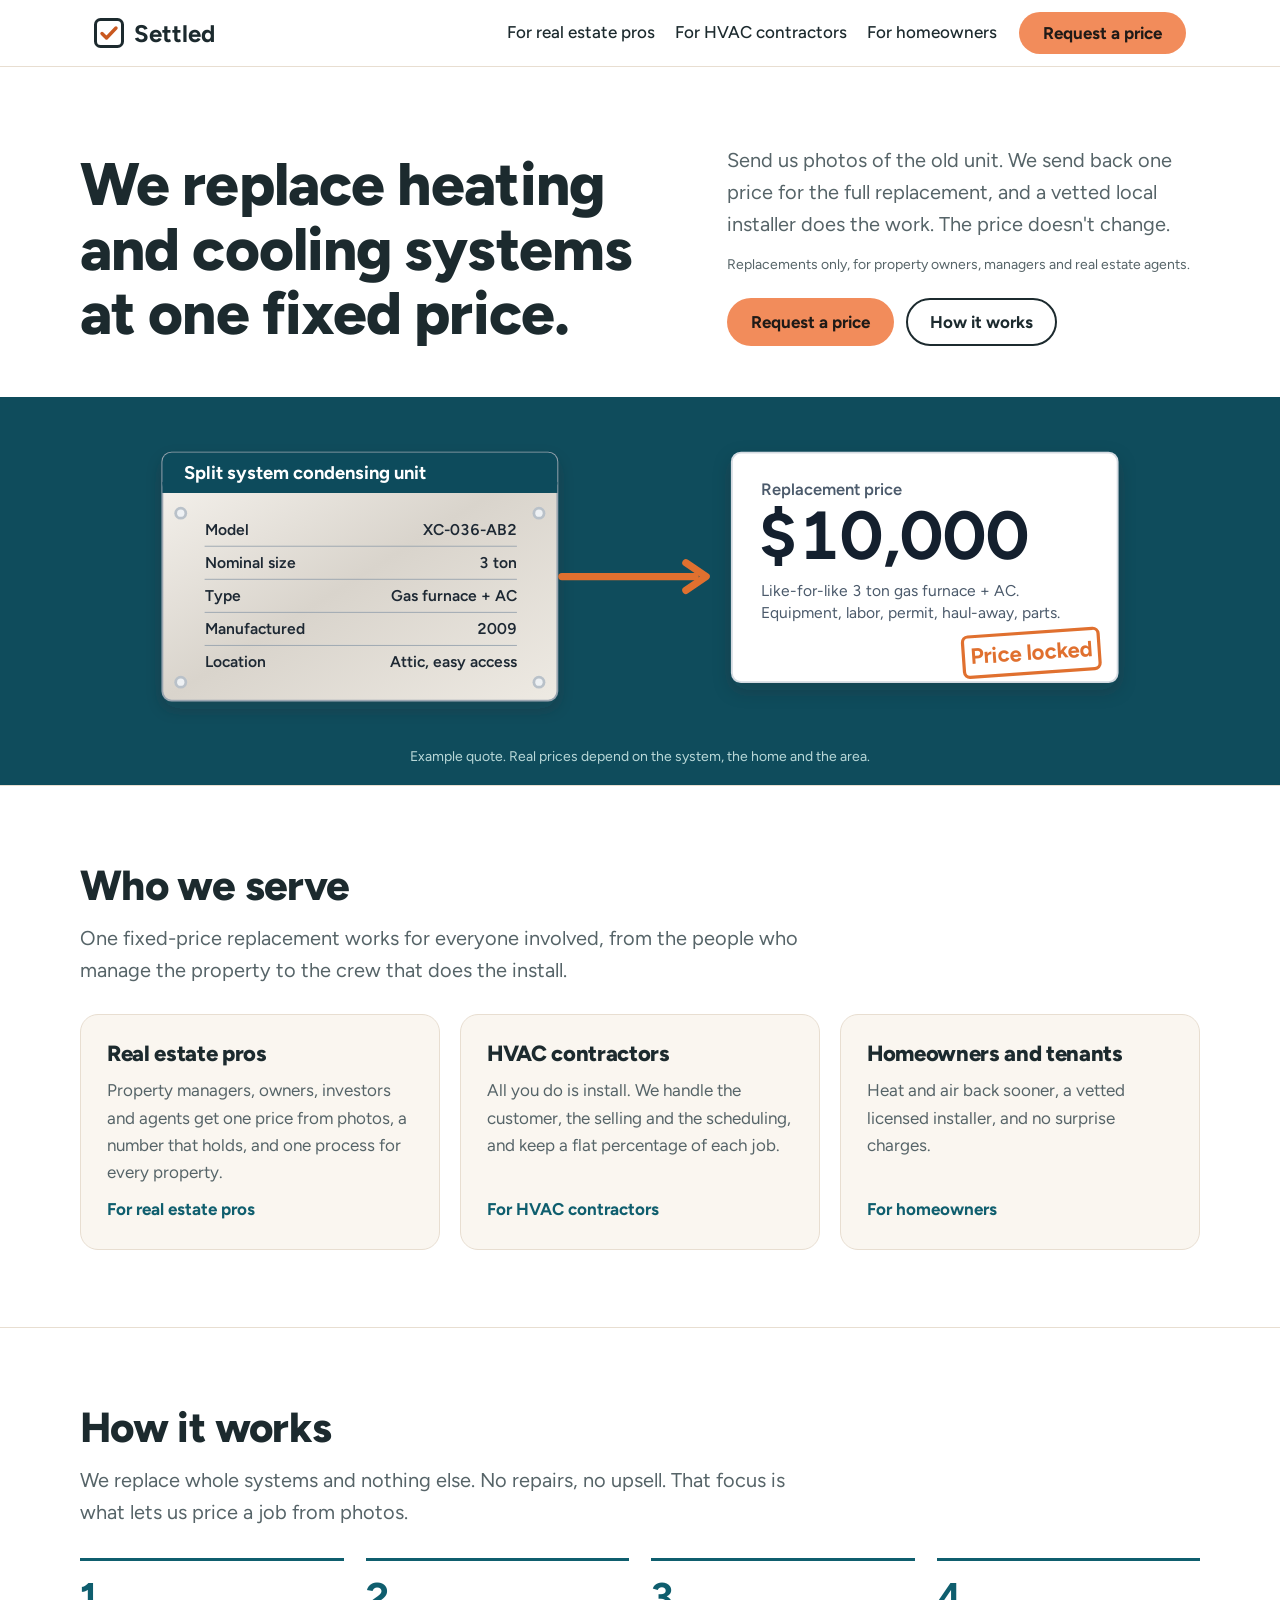
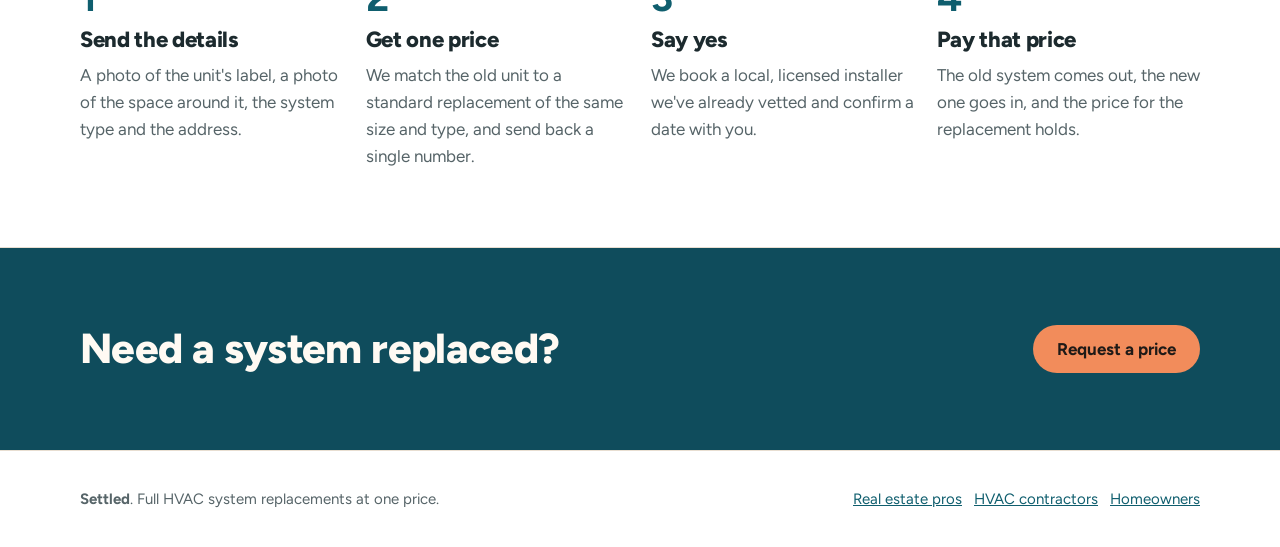
==== commit 29189fb5: "Split into homepage, audience pages and a request page Co-Authored-By: Claude Opus 5.5 <noreply@anth" ====
--- a/index.html
+++ b/index.html
@@ -5,209 +5,30 @@
 <meta name="viewport" content="width=device-width, initial-scale=1">
 <meta name="color-scheme" content="light only">
 <title>Settled HVAC Replacement</title>
-<meta name="description" content="Full heating and cooling system replacements at one price, set before the work starts. For property owners, managers and agents, and the installers who do the work.">
+<meta name="description" content="Full heating and cooling system replacements at one price, set before the work starts.">
 <link rel="preconnect" href="https://fonts.googleapis.com">
 <link rel="preconnect" href="https://fonts.gstatic.com" crossorigin>
 <link href="https://fonts.googleapis.com/css2?family=Figtree:wght@400;500;600;700;800&display=swap" rel="stylesheet">
-<style>
-/* VOICE: warm, sure and plain. A trusted local pro who tells you the number and keeps it.
-   IDEA: the equipment rating plate. The label on the old unit is the input; one fixed price is the output.
-   PICTURE: a riveted data plate feeding a quote ticket stamped "Price locked".
-   COLOUR and TYPE: warm white and sand, deep teal (cool air) as the field, apricot (warm air) as the accent. Figtree, heavy for headings.
-   LAYOUT: headline over a full-width plate-to-price band, then plain sections in one 1120px column, teal bands for the two asks. */
-:root{color-scheme:light;
-  --bg:#ffffff;
-  --steel:#faf6f0;
-  --line:#e8ded1;
-  --ink:#1c2a2e;
-  --soft:#566468;
-  --blue:#0f5e6e;
-  --field:#0f4c5c;
-  --copper:#c9581f;
-  --btn:#f28c5b;--btn-ink:#1f1a17;
-  --on-field:#fffaf3}
-:root,:root[data-theme=light],:root[data-theme=dark],html[style]{color-scheme:light !important}
-*{box-sizing:border-box;min-width:0}
-html{scroll-padding-top:72px;scroll-behavior:smooth}
-body{margin:0;background:var(--bg);color:var(--ink);font:17px/1.6 Figtree,system-ui,sans-serif;overflow-x:clip;font-variant-numeric:tabular-nums}
-h1,h2,h3{font-family:Figtree,system-ui,sans-serif;font-weight:800;letter-spacing:-.015em;line-height:1.08;text-wrap:balance;margin:0}
-h1{font-size:clamp(38px,5.6vw,60px)}
-h2{font-size:clamp(30px,3.6vw,42px);margin-bottom:14px}
-h3{font-size:22px;line-height:1.2}
-p{margin:0 0 14px;max-width:64ch}
-a{color:var(--blue)}
-.wrap{max-width:1120px;margin:0 auto}
-.band{padding:clamp(44px,6vw,88px) max(5vw,18px)}
-.steel{background:var(--bg)}
-main>.band+.band{border-top:1px solid var(--line)}
-.field{background:var(--field);color:var(--on-field)}
-.field p,.field li{color:#dcecea}
-.lead{font-size:20px;color:var(--soft);max-width:56ch}
-.field .lead{color:#dcecea}
-.btn{display:inline-flex;align-items:center;justify-content:center;min-height:48px;padding:0 22px;border-radius:999px;font:700 17px Figtree,system-ui,sans-serif;text-decoration:none;border:2px solid transparent;cursor:pointer}
-.btn.main{background:var(--btn);color:var(--btn-ink)}
-.btn.main:hover{background:#f59f76}
-.btn.ghost{border-color:currentColor;color:var(--ink);background:none}
-.field .btn.ghost{color:#fff}
-:focus-visible{outline:3px solid var(--btn);outline-offset:3px}
-
-/* nav */
-header{position:sticky;top:0;z-index:5;background:color-mix(in srgb,var(--bg) 92%,transparent);backdrop-filter:blur(8px);border-bottom:1px solid var(--line)}
-.nav{display:flex;align-items:center;gap:22px;flex-wrap:wrap;padding:12px max(5vw,18px);max-width:1220px;margin:0 auto}
-.logo{display:flex;align-items:center;gap:10px;font:700 24px Figtree,system-ui,sans-serif;color:var(--ink);text-decoration:none;margin-right:auto}
-.nav nav{display:flex;gap:20px;flex-wrap:wrap}
-.nav nav a{color:var(--ink);text-decoration:none;font-weight:500}
-.nav nav a:hover{color:var(--blue)}
-.nav .s{display:none}
-.nav .btn{min-height:42px}
-
-/* hero */
-.hero{padding-top:clamp(40px,6vw,80px);padding-bottom:0}
-.hero .top{display:grid;grid-template-columns:minmax(0,1.25fr) minmax(0,1fr);gap:28px 56px;align-items:end}
-.hero .acts{display:flex;gap:12px;flex-wrap:wrap;margin-top:22px}
-.plate{margin-inline:calc(-1 * max(5vw,18px));margin-top:clamp(32px,4vw,52px);background:var(--field)}
-.fig{position:relative;max-width:1120px;margin:0 auto;padding:28px max(5vw,18px) 18px}
-.fig svg{display:block;width:100%;height:auto}
-.note{font-size:14px;color:#b9d8d8;text-align:center;padding-bottom:16px;margin:0 auto}
-#ticket{transform-box:fill-box}
-@media (prefers-reduced-motion:no-preference){#ticket{animation:slide .9s .35s cubic-bezier(.2,.8,.2,1) both}}
-@keyframes slide{from{opacity:0;transform:translateX(-40px)}to{opacity:1;transform:none}}
-
-/* contrast strip */
-.vs{display:grid;grid-template-columns:repeat(2,minmax(0,1fr));gap:20px;margin-top:26px}
-.vs div{padding:24px;border-radius:14px;border:1px solid var(--line)}
-.vs .ours{border:2px solid var(--blue)}
-.vs h3{margin-bottom:10px}
-.vs ul{margin:0;padding-left:20px}
-.vs li{margin:6px 0}
-
-
-/* problems */
-.pb{display:grid;gap:22px;margin-top:30px}
-.pb article{background:var(--bg);border:1px solid var(--line);border-radius:18px;box-shadow:0 1px 0 var(--line);padding:clamp(18px,3vw,30px)}
-.pb h3{font-size:26px;margin-bottom:16px}
-.pb h4{font:600 17px Figtree,system-ui,sans-serif;margin:0 0 6px}
-.pb-cols{display:grid;grid-template-columns:repeat(2,minmax(0,1fr));gap:28px}
-.pb ul{margin:0;padding-left:20px}
-.pb li{margin:8px 0}
-.pb .was h4{color:var(--copper)}
-.pb .was li{color:var(--soft)}
-.pb .now h4{color:var(--blue)}
-.pb .now{border-left:3px solid var(--blue);padding-left:22px}
-
-.roles{display:grid;grid-template-columns:repeat(3,minmax(0,1fr));gap:30px;margin-top:34px}
-.roles h3,.hb h3{margin-bottom:8px}
-.roles p,.hb p{color:var(--soft);margin:0}
-.hb{display:grid;grid-template-columns:repeat(3,minmax(0,1fr));gap:20px;margin-top:28px}
-.hb>div{background:var(--steel);border:1px solid var(--line);border-radius:16px;padding:22px}
-
-/* steps */
-.steps{list-style:none;padding:0;margin:30px 0 0;display:grid;grid-template-columns:repeat(4,minmax(0,1fr));gap:22px;counter-reset:s}
-.steps li{counter-increment:s;border-top:3px solid var(--blue);padding-top:16px}
-.steps li::before{content:counter(s);display:block;font:700 40px/1 Figtree,system-ui,sans-serif;color:var(--blue);margin-bottom:10px}
-.steps p{color:var(--soft);margin:8px 0 0}
-.send{margin-top:40px;display:grid;grid-template-columns:minmax(0,1fr) minmax(0,1.4fr);gap:28px;align-items:start}
-.send ul{margin:0;padding:0;list-style:none;display:grid;gap:10px}
-.send li{display:flex;gap:12px;align-items:flex-start;background:var(--steel);border:1px solid var(--line);border-radius:12px;padding:12px 14px}
-.send li svg{flex:none;margin-top:3px}
-
-/* who */
-.who{display:grid;grid-template-columns:repeat(3,minmax(0,1fr));gap:34px;margin-top:28px}
-.who h3{margin-bottom:8px}
-.who p{color:var(--soft)}
-.who .ask{font-weight:600;color:var(--ink)}
-
-/* covers */
-.cover{display:grid;grid-template-columns:repeat(2,minmax(0,1fr));gap:40px;margin-top:22px}
-.cover ul{margin:10px 0 0;padding:0;list-style:none}
-.cover li{padding:10px 0;border-bottom:1px solid var(--line);display:flex;gap:12px}
-.cover li b{flex:none;width:22px;color:var(--blue)}
-.cover .extra li b{color:var(--copper)}
-.factors{margin-top:36px;padding:22px 24px;border-left:4px solid var(--copper);background:var(--steel);border-radius:0 12px 12px 0}
-.factors p{margin:0}
-
-/* example timeline */
-.tl{list-style:none;margin:26px 0 0;padding:0;max-width:760px}
-.tl li{display:grid;grid-template-columns:7.5em minmax(0,1fr);gap:18px;padding:14px 0;border-bottom:1px solid rgba(255,255,255,.22)}
-.ex .tl li{border-bottom-color:var(--line)}.ex .tl b{color:var(--blue)}.ex .tl span,.ex .tl .price{color:var(--ink)}.ex .lead,.ex .small{color:var(--soft)}
-.tl b{font:700 20px Figtree,system-ui,sans-serif;color:#fff;white-space:nowrap}
-.tl span{color:#dcecea}
-.tl .price{font-weight:700;color:#fff;white-space:nowrap}
-
-/* installers */
-.pros{display:grid;grid-template-columns:minmax(0,1.1fr) minmax(0,1fr);gap:48px;align-items:start}
-.pros ul{margin:0;padding:0;list-style:none;display:grid;gap:14px}
-.pros li{padding:16px 18px;border:1px solid var(--line);border-radius:14px;background:var(--steel)}
-.pros li strong{display:block;font-size:18px}
-.pros li span{color:var(--soft)}
-
-/* faq */
-.faq{max-width:780px;margin-top:20px}
-.faq details{border-bottom:1px solid var(--line)}
-.faq summary{cursor:pointer;padding:18px 0;font:600 20px Figtree,system-ui,sans-serif;list-style:none;display:flex;justify-content:space-between;gap:16px}
-.faq summary::-webkit-details-marker{display:none}
-.faq summary::after{content:"+";color:var(--blue);font-size:26px;line-height:1}
-.faq details[open] summary::after{content:"\2212"}
-.faq details p{color:var(--soft);padding-bottom:8px}
-
-/* form */
-.formgrid{display:grid;grid-template-columns:minmax(0,1fr) minmax(0,1.3fr);gap:48px;align-items:start}
-form{background:var(--bg);color:var(--ink);border-radius:18px;padding:clamp(20px,3vw,32px);display:grid;gap:16px}
-.row2{display:grid;grid-template-columns:repeat(2,minmax(0,1fr));gap:16px}
-label{display:grid;gap:6px;font-weight:600;font-size:15px}
-input,select,textarea{font:16px Figtree,system-ui,sans-serif;min-height:46px;padding:10px 12px;border:1px solid var(--line);border-radius:6px;background:var(--bg);color:var(--ink);width:100%}
-textarea{min-height:90px;resize:vertical}
-fieldset{border:0;padding:0;margin:0}
-legend{font-weight:600;font-size:15px;margin-bottom:8px}
-.chips{display:flex;flex-wrap:wrap;gap:8px}
-.chips label{display:inline-flex;align-items:center;gap:8px;font-weight:500;border:1px solid var(--line);border-radius:6px;padding:0 14px;min-height:44px;cursor:pointer}
-.chips input{width:auto;min-height:0}
-.chips label:has(input:checked){border-color:var(--blue);background:color-mix(in srgb,var(--blue) 10%,transparent)}
-.err{color:#c2410c;font-size:15px;min-height:1em;margin:0}
-.done{display:none;padding:18px;border-radius:8px;background:var(--steel)}
-.done.show{display:block}
-.done p{margin:0 0 8px}
-.small{font-size:14px;color:var(--soft)}
-.field .small{color:#b9d8d8}
-
-footer{padding:36px max(5vw,18px);border-top:1px solid var(--line);color:var(--soft);font-size:15px}
-footer .wrap{display:flex;flex-wrap:wrap;gap:12px 28px;justify-content:space-between}
-
-@media (max-width:900px){
-  .steps{grid-template-columns:repeat(2,minmax(0,1fr))}
-  .who,.roles{grid-template-columns:minmax(0,1fr);gap:24px}
-  .hb{grid-template-columns:repeat(2,minmax(0,1fr))}
-  .hero .top,.send,.pros,.formgrid{grid-template-columns:minmax(0,1fr)}
-}
-@media (max-width:600px){
-  .nav nav{order:3;width:100%;flex-wrap:nowrap;overflow-x:auto;gap:18px;font-size:15px}
-  .nav nav a{flex:none;padding:6px 0}
-  .nav .l{display:none}.nav .s{display:inline}
-  .pb .now{border-left:0;padding-left:0;border-top:3px solid var(--blue);padding-top:16px}
-  .vs,.cover,.row2,.steps,.pb-cols,.hb{grid-template-columns:minmax(0,1fr)}
-  .tl li{grid-template-columns:minmax(0,1fr);gap:2px}
-  .lead{font-size:18px}
-}
-</style>
+<link rel="stylesheet" href="styles.css">
 </head>
 <body>
 
 <header>
   <div class="nav">
-    <a class="logo" href="#top" aria-label="Settled home">
+    <a class="logo" href="index.html" aria-label="Settled home">
       <svg width="30" height="30" viewBox="0 0 30 30" aria-hidden="true"><rect x="1.5" y="1.5" width="27" height="27" rx="5" fill="none" stroke="currentColor" stroke-width="3"/><path d="M8 15.5l4.5 4.5L22 10" fill="none" stroke="var(--copper)" stroke-width="3.4" stroke-linecap="round" stroke-linejoin="round"/></svg>
       Settled
     </a>
     <nav aria-label="Main">
-      <a href="#real-estate"><span class="l">For real estate pros</span><span class="s">Real estate</span></a>
-      <a href="#contractors"><span class="l">For HVAC contractors</span><span class="s">Contractors</span></a>
-      <a href="#homeowners"><span class="l">For homeowners</span><span class="s">Homeowners</span></a>
+      <a href="real-estate.html"><span class="l">For real estate pros</span><span class="s">Real estate</span></a>
+      <a href="contractors.html"><span class="l">For HVAC contractors</span><span class="s">Contractors</span></a>
+      <a href="homeowners.html"><span class="l">For homeowners</span><span class="s">Homeowners</span></a>
     </nav>
-    <a class="btn main" href="#quote">Request a price</a>
+    <a class="btn main" href="request.html">Request a price</a>
   </div>
 </header>
 
-<main id="top">
+<main>
 <section class="band hero">
   <div class="wrap top">
     <div>
@@ -217,7 +38,7 @@
       <p class="lead">Send us photos of the old unit. We send back one price for the full replacement, and a vetted local installer does the work. The price doesn't change.</p>
       <p class="small">Replacements only, for property owners, managers and real estate agents.</p>
       <div class="acts">
-        <a class="btn main" href="#quote">Request a price</a>
+        <a class="btn main" href="request.html">Request a price</a>
         <a class="btn ghost" href="#how">How it works</a>
       </div>
     </div>
@@ -282,44 +103,15 @@
   </div>
 </section>
 
-<section class="band" id="real-estate">
+<section class="band" id="serve">
   <div class="wrap">
-    <h2>For real estate professionals</h2>
-    <p class="lead">Property managers, owners, investors and agents all hit the same wall when a system dies: no price without a sales visit, bids to chase, and a bill that can change. Settled replaces that with one price from photos.</p>
-
-    <div class="pb">
-      <article>
-        <div class="pb-cols">
-          <div class="was">
-            <h4>The problem</h4>
-            <ul>
-              <li>A system dies, and you can't get a price until a salesperson comes out.</li>
-              <li>You collect bids and compare them while the tenant, buyer or owner waits.</li>
-              <li>The bill can change once the old unit comes out, and you're the one explaining it.</li>
-              <li>A sale can stall while everyone waits on a number.</li>
-              <li>With more than one property, it starts from scratch every time, with a different contractor and a different price.</li>
-            </ul>
-          </div>
-          <div class="now">
-            <h4>How we solve it</h4>
-            <ul>
-              <li>Send two photos and the address. We send back one price, with no visit first.</li>
-              <li>You approve a real number, and that number doesn't change.</li>
-              <li>We book a vetted local installer and handle the scheduling, so heat or air is back sooner.</li>
-              <li>A firm number in time to keep a sale moving.</li>
-              <li>One company and one process for every property.</li>
-            </ul>
-          </div>
-        </div>
-      </article>
-
+    <h2>Who we serve</h2>
+    <p class="lead">One fixed-price replacement works for everyone involved, from the people who manage the property to the crew that does the install.</p>
+    <div class="serve">
+      <a href="real-estate.html"><h3>Real estate pros</h3><p>Property managers, owners, investors and agents get one price from photos, a number that holds, and one process for every property.</p><span class="go">For real estate pros</span></a>
+      <a href="contractors.html"><h3>HVAC contractors</h3><p>All you do is install. We handle the customer, the selling and the scheduling, and keep a flat percentage of each job.</p><span class="go">For HVAC contractors</span></a>
+      <a href="homeowners.html"><h3>Homeowners and tenants</h3><p>Heat and air back sooner, a vetted licensed installer, and no surprise charges.</p><span class="go">For homeowners</span></a>
     </div>
-    <div class="roles">
-      <div><h3>Property managers</h3><p>One process for every property. Your owners approve a real number, your tenants get heat or air back sooner, and you stop chasing contractors.</p></div>
-      <div><h3>Owners and investors</h3><p>Know the replacement cost before you buy, budget or rehab. The number you plan around is the number you pay.</p></div>
-      <div><h3>Real estate agents</h3><p>When an inspection flags an old system, get a firm price fast. Negotiate the repair or credit with a real number and keep the closing on track.</p></div>
-    </div>
-    <p style="margin-top:26px"><a class="btn main" href="#quote">Request a price</a></p>
   </div>
 </section>
 
@@ -334,183 +126,13 @@
       <li><h3>Pay that price</h3><p>The old system comes out, the new one goes in, and the price for the replacement holds.</p></li>
     </ol>
 
-    <div class="send">
-      <div>
-        <h3>What we ask for</h3>
-        <p class="small" style="margin-top:8px">Each detail has a reason. Together they're everything we need to price the job.</p>
-      </div>
-      <ul>
-        <li><svg width="22" height="22" viewBox="0 0 22 22" aria-hidden="true"><rect x="2" y="5" width="18" height="13" rx="2" fill="none" stroke="var(--blue)" stroke-width="2"/><circle cx="11" cy="11.5" r="3.5" fill="none" stroke="var(--blue)" stroke-width="2"/></svg><span><b>A photo of the label.</b> It gives us the model, size and age.</span></li>
-        <li><svg width="22" height="22" viewBox="0 0 22 22" aria-hidden="true"><rect x="2" y="5" width="18" height="13" rx="2" fill="none" stroke="var(--blue)" stroke-width="2"/><circle cx="11" cy="11.5" r="3.5" fill="none" stroke="var(--blue)" stroke-width="2"/></svg><span><b>A photo of the unit and the space around it.</b> It shows how hard the job is to reach.</span></li>
-        <li><svg width="22" height="22" viewBox="0 0 22 22" aria-hidden="true"><path d="M5 11l4 4 8-9" fill="none" stroke="var(--blue)" stroke-width="2.4" stroke-linecap="round"/></svg><span><b>The system type and where it sits.</b> Gas, electric or heat pump, in an attic, closet, crawlspace or on a roof.</span></li>
-        <li><svg width="22" height="22" viewBox="0 0 22 22" aria-hidden="true"><path d="M11 20s6-6 6-10.5A6 6 0 0 0 5 9.5C5 14 11 20 11 20z" fill="none" stroke="var(--blue)" stroke-width="2"/></svg><span><b>The address.</b> Labor and permit costs differ by area.</span></li>
-      </ul>
-    </div>
   </div>
 </section>
 
-
-<section class="band" id="covers">
+<section class="band field cta">
   <div class="wrap">
-    <h2>What the price covers</h2>
-    <p class="lead">Our price is for a 1:1 replacement: the old system comes out, and a new one of the same size and type goes in on the existing ductwork and connections.</p>
-    <div class="cover">
-      <div>
-        <h3>Included in the price</h3>
-        <ul>
-          <li><b>&#10003;</b>The new unit</li>
-          <li><b>&#10003;</b>Installer labor</li>
-          <li><b>&#10003;</b>Permit and haul-away of the old unit</li>
-          <li><b>&#10003;</b>Small parts, including the pad and thermostat</li>
-          <li><b>&#10003;</b>A built-in cushion for small surprises on a like-for-like swap</li>
-        </ul>
-      </div>
-      <div class="extra">
-        <h3>Quoted separately, only if you approve</h3>
-        <ul>
-          <li><b>+</b>Ductwork repair or replacement</li>
-          <li><b>+</b>Electrical upgrades</li>
-          <li><b>+</b>Gas line changes</li>
-          <li><b>+</b>Changing the system's size or type</li>
-          <li><b>+</b>Moving the unit to a new location</li>
-        </ul>
-      </div>
-    </div>
-    <div class="factors">
-      <p><b>What moves the price most:</b> the system's type, its size and where it sits. Efficiency and brand come next. Area and timing usually shift it by a few hundred dollars.</p>
-    </div>
-  </div>
-</section>
-
-<section class="band ex">
-  <div class="wrap">
-    <h2>One replacement, start to finish</h2>
-    <p class="lead">A property manager looks after 40 rental homes. On a hot day, a tenant reports the air has stopped, and the system is at the end of its life.</p>
-    <ol class="tl">
-      <li><b>Morning</b><span>The manager sends us the label photo, a photo of the space and the address.</span></li>
-      <li><b>Same day</b><span>We reply with one price: <span class="price">$10,000</span>.</span></li>
-      <li><b>Approve</b><span>The manager says yes. No bidding, no sales visit.</span></li>
-      <li><b>Book</b><span>We schedule a vetted local installer and confirm the date.</span></li>
-      <li><b>Install</b><span>The system is replaced. The price is still <span class="price">$10,000</span>.</span></li>
-      <li><b>Done</b><span>The manager pays once, and the tenant has cooling again.</span></li>
-    </ol>
-    <p class="small" style="margin-top:18px">Example only. Your price and timing depend on the job.</p>
-  </div>
-</section>
-
-<section class="band" id="homeowners">
-  <div class="wrap">
-    <h2>For homeowners and tenants: heat and air back sooner, with no surprises.</h2>
-    <p class="lead">Whether you own the home or rent it, a dead system makes for a hard week. Here's what Settled changes for the people who live there.</p>
-    <div class="hb">
-      <div><h3>Back to normal sooner</h3><p>No waiting on sales visits and competing bids. Once the price is approved, we book the install.</p></div>
-      <div><h3>No surprise charges</h3><p>The price is set before work starts. Anything extra, like ductwork, is explained and approved first.</p></div>
-      <div><h3>A vetted, licensed installer</h3><p>Every contractor is checked before they join our network, so you know who's coming into your home.</p></div>
-      <div><h3>One point of contact</h3><p>One team to call from the first photo through any follow-up or warranty question.</p></div>
-      <div><h3>A complete job</h3><p>Permit pulled, old unit hauled away, and a new thermostat and pad included.</p></div>
-      <div><h3>A sale that stays on track</h3><p>Buying or selling? A firm price keeps the deal from stalling over the system.</p></div>
-    </div>
-  </div>
-</section>
-
-<section class="band" id="contractors">
-  <div class="wrap">
-    <h2>For HVAC contractors: all you do is install.</h2>
-    <p class="lead">Settled is a vetted network of trusted local contractors. We bring the customer, sell the job and set the schedule. You show up and do the work.</p>
-    <div class="pb">
-      <article>
-        <div class="pb-cols">
-          <div class="was">
-            <h4>The problem</h4>
-            <ul>
-              <li>Much of your week goes to finding customers, marketing, sales calls and writing quotes.</li>
-              <li>Many of those quotes never turn into jobs.</li>
-              <li>Work comes and goes, which makes it hard to keep crews busy.</li>
-            </ul>
-          </div>
-          <div class="now">
-            <h4>How we solve it</h4>
-            <ul>
-              <li>All you do is install. We handle the customer, the marketing, the selling and the scheduling.</li>
-              <li>Jobs arrive already priced and approved.</li>
-              <li>We keep a flat percentage of each install. There are no lead fees and nothing to pay up front.</li>
-              <li>Repeat work from customers who own and manage many properties.</li>
-            </ul>
-          </div>
-        </div>
-      </article>
-    </div>
-    <div class="pros" style="margin-top:34px">
-      <div>
-        <h3>How it works for you</h3>
-        <p style="margin-top:10px">We keep a flat percentage of each install, and only when there's a job. We vet every contractor before they join and keep more than one in each market, so customers can trust whoever shows up and no one is stretched thin.</p>
-        <a class="btn main" href="#quote" data-role="installer">Apply to join the network</a>
-      </div>
-      <ul>
-        <li><strong>We handle the customer</strong><span>Marketing, selling, quoting, scheduling and follow-up calls are on us.</span></li>
-        <li><strong>A flat percentage per install</strong><span>No lead fees, no marketing spend, nothing up front.</span></li>
-        <li><strong>Like-for-like work</strong><span>Same size, same type, existing connections. Extras are quoted and approved before you arrive.</span></li>
-        <li><strong>Vetted and trusted</strong><span>Every contractor is checked before joining, which is why customers say yes without a sales visit.</span></li>
-      </ul>
-    </div>
-  </div>
-</section>
-
-<section class="band steel" id="faq">
-  <div class="wrap">
-    <h2>Questions</h2>
-    <div class="faq">
-      <details><summary>Why don't you do repairs?</summary><p>Focusing on full replacements is what lets us price a job from photos and keep that price. Repairs are open-ended. A replacement, done like for like, is not.</p></details>
-      <details><summary>What if the photos show a problem?</summary><p>If we see damaged ductwork, an electrical issue or a tough access point, we tell you before we quote and may book a short check. Any fix is quoted as an add-on for you to approve. The price for the replacement itself holds.</p></details>
-      <details><summary>Will you change the size of my system?</summary><p>Not by default. We replace like for like, because changing the size needs a proper load calculation first. If you want a different size or type, ask and we'll quote it.</p></details>
-      <details><summary>How long is a quote good for?</summary><p>Equipment prices move, so each quote is good for a set number of days, shown on the quote. After that we refresh it.</p></details>
-      <details><summary>Who handles warranty and callbacks?</summary><p>We do. You have one point of contact from the first photo through any follow-up, and we coordinate with the installer so you don't have to.</p></details>
-      <details><summary>Where do you work?</summary><p>We're starting in a small number of local markets. Send your address with your request and we'll tell you right away if we cover it.</p></details>
-    </div>
-  </div>
-</section>
-
-<section class="band field" id="quote">
-  <div class="wrap formgrid">
-    <div>
-      <h2>Request a price</h2>
-      <p class="lead">Tell us about the system. We'll reply with a link to send the label photo and the photo of the space, then send back one price.</p>
-      <p class="small">HVAC contractors can use this form too. Choose "HVAC contractor" and tell us your market.</p>
-    </div>
-    <form id="qf" novalidate>
-      <fieldset>
-        <legend>I am a</legend>
-        <div class="chips">
-          <label><input type="radio" name="role" value="Property owner or manager" checked> Property owner or manager</label>
-          <label><input type="radio" name="role" value="Real estate agent"> Agent</label>
-          <label><input type="radio" name="role" value="HVAC contractor" id="r-inst"> HVAC contractor</label>
-        </div>
-      </fieldset>
-      <div class="row2">
-        <label>Name<input id="f-name" name="name" autocomplete="name" required></label>
-        <label>Company<input id="f-co" name="company" autocomplete="organization"></label>
-      </div>
-      <div class="row2">
-        <label>Email<input id="f-email" name="email" type="email" autocomplete="email" required></label>
-        <label>Phone<input id="f-phone" name="phone" type="tel" autocomplete="tel"></label>
-      </div>
-      <div class="row2">
-        <label>Property ZIP code<input id="f-zip" name="zip" inputmode="numeric" maxlength="5" autocomplete="postal-code"></label>
-        <label>System type
-          <select id="f-type" name="type">
-            <option>Gas furnace + AC</option><option>Heat pump</option><option>Electric furnace + AC</option><option>Packaged unit</option><option>Not sure</option>
-          </select>
-        </label>
-      </div>
-      <label>Anything else we should know?<textarea id="f-notes" name="notes" placeholder="Unit age, how many properties, how soon you need it"></textarea></label>
-      <p class="err" id="err" role="alert"></p>
-      <button class="btn main" type="submit">Send my request</button>
-      <div class="done" id="done" aria-live="polite">
-        <p><b>Your email is ready to send.</b> If it didn't open, email the details below to <span id="addr"></span>.</p>
-        <p class="small" id="sum"></p>
-        <button class="btn ghost" type="button" id="copy">Copy details</button>
-      </div>
-    </form>
+    <h2>Need a system replaced?</h2>
+    <div class="acts"><a class="btn main" href="request.html">Request a price</a></div>
   </div>
 </section>
 </main>
@@ -518,16 +140,12 @@
 <footer>
   <div class="wrap">
     <span><b>Settled</b>. Full HVAC system replacements at one price.</span>
-    <span>Replacements only. No repairs.</span>
+    <span><a href="real-estate.html">Real estate pros</a> &nbsp; <a href="contractors.html">HVAC contractors</a> &nbsp; <a href="homeowners.html">Homeowners</a></span>
   </div>
 </footer>
-
 <script>
 {
-  const CONTACT_EMAIL = "quotes@example.com"; // change to your real inbox
   const $ = id => document.getElementById(id);
-  $("addr").textContent = CONTACT_EMAIL;
-
   const mq = matchMedia("(max-width:600px)");
   const fit = () => {
     $("pic").setAttribute("viewBox", mq.matches ? "0 20 470 570" : "0 0 1080 330");
@@ -535,38 +153,6 @@
     $("arrow").style.display = mq.matches ? "none" : "";
   };
   fit(); mq.addEventListener("change", fit);
-
-  document.querySelectorAll('[data-role="installer"]').forEach(a =>
-    a.addEventListener("click", () => { $("r-inst").checked = true; }));
-
-  let text = "";
-  $("qf").addEventListener("submit", e => {
-    e.preventDefault();
-    const name = $("f-name").value.trim(), email = $("f-email").value.trim();
-    if (!name || !/^\S+@\S+\.\S+$/.test(email)) {
-      $("err").textContent = "Add your name and a valid email so we can send your price.";
-      (!name ? $("f-name") : $("f-email")).focus();
-      return;
-    }
-    $("err").textContent = "";
-    const role = document.querySelector('input[name="role"]:checked').value;
-    const lines = [
-      "I am a: " + role, "Name: " + name, "Company: " + $("f-co").value.trim(),
-      "Email: " + email, "Phone: " + $("f-phone").value.trim(),
-      "ZIP: " + $("f-zip").value.trim(), "System type: " + $("f-type").value,
-      "Notes: " + $("f-notes").value.trim()
-    ];
-    text = lines.join("\n");
-    $("sum").textContent = lines.join(" | ");
-    $("done").classList.add("show");
-    const subject = role === "HVAC contractor" ? "Contractor network: " + name : "Replacement price request: " + name;
-    location.href = "mailto:" + CONTACT_EMAIL + "?subject=" + encodeURIComponent(subject) + "&body=" + encodeURIComponent(text);
-  });
-
-  $("copy").addEventListener("click", async () => {
-    try { await navigator.clipboard.writeText(text); $("copy").textContent = "Copied"; }
-    catch { $("copy").textContent = "Select the text above to copy"; }
-  });
 }
 </script>
 </body>
--- a/styles.css
+++ b/styles.css
@@ -0,0 +1,193 @@
+/* VOICE: warm, sure and plain. A trusted local pro who tells you the number and keeps it.
+   IDEA: the equipment rating plate. The label on the old unit is the input; one fixed price is the output.
+   PICTURE: a riveted data plate feeding a quote ticket stamped "Price locked".
+   COLOUR and TYPE: warm white and sand, deep teal (cool air) as the field, apricot (warm air) as the accent. Figtree, heavy for headings.
+   LAYOUT: headline over a full-width plate-to-price band, then plain sections in one 1120px column, teal bands for the two asks. */
+:root{color-scheme:light;
+  --bg:#ffffff;
+  --steel:#faf6f0;
+  --line:#e8ded1;
+  --ink:#1c2a2e;
+  --soft:#566468;
+  --blue:#0f5e6e;
+  --field:#0f4c5c;
+  --copper:#c9581f;
+  --btn:#f28c5b;--btn-ink:#1f1a17;
+  --on-field:#fffaf3}
+:root,:root[data-theme=light],:root[data-theme=dark],html[style]{color-scheme:light !important}
+*{box-sizing:border-box;min-width:0}
+html{scroll-padding-top:72px;scroll-behavior:smooth}
+body{margin:0;background:var(--bg);color:var(--ink);font:17px/1.6 Figtree,system-ui,sans-serif;overflow-x:clip;font-variant-numeric:tabular-nums}
+h1,h2,h3{font-family:Figtree,system-ui,sans-serif;font-weight:800;letter-spacing:-.015em;line-height:1.08;text-wrap:balance;margin:0}
+h1{font-size:clamp(38px,5.6vw,60px)}
+h2{font-size:clamp(30px,3.6vw,42px);margin-bottom:14px}
+h3{font-size:22px;line-height:1.2}
+p{margin:0 0 14px;max-width:64ch}
+a{color:var(--blue)}
+.wrap{max-width:1120px;margin:0 auto}
+.band{padding:clamp(44px,6vw,88px) max(5vw,18px)}
+.steel{background:var(--bg)}
+main>.band+.band{border-top:1px solid var(--line)}
+.field{background:var(--field);color:var(--on-field)}
+.field p,.field li{color:#dcecea}
+.lead{font-size:20px;color:var(--soft);max-width:56ch}
+.field .lead{color:#dcecea}
+.btn{display:inline-flex;align-items:center;justify-content:center;min-height:48px;padding:0 22px;border-radius:999px;font:700 17px Figtree,system-ui,sans-serif;text-decoration:none;border:2px solid transparent;cursor:pointer}
+.btn.main{background:var(--btn);color:var(--btn-ink)}
+.btn.main:hover{background:#f59f76}
+.btn.ghost{border-color:currentColor;color:var(--ink);background:none}
+.field .btn.ghost{color:#fff}
+:focus-visible{outline:3px solid var(--btn);outline-offset:3px}
+
+/* nav */
+header{position:sticky;top:0;z-index:5;background:color-mix(in srgb,var(--bg) 92%,transparent);backdrop-filter:blur(8px);border-bottom:1px solid var(--line)}
+.nav{display:flex;align-items:center;gap:22px;flex-wrap:wrap;padding:12px max(5vw,18px);max-width:1220px;margin:0 auto}
+.logo{display:flex;align-items:center;gap:10px;font:700 24px Figtree,system-ui,sans-serif;color:var(--ink);text-decoration:none;margin-right:auto}
+.nav nav{display:flex;gap:20px;flex-wrap:wrap}
+.nav nav a{color:var(--ink);text-decoration:none;font-weight:500}
+.nav nav a:hover{color:var(--blue)}
+.nav .s{display:none}
+.nav .btn{min-height:42px}
+
+/* hero */
+.hero{padding-top:clamp(40px,6vw,80px);padding-bottom:0}
+.hero .top{display:grid;grid-template-columns:minmax(0,1.25fr) minmax(0,1fr);gap:28px 56px;align-items:end}
+.hero .acts{display:flex;gap:12px;flex-wrap:wrap;margin-top:22px}
+.plate{margin-inline:calc(-1 * max(5vw,18px));margin-top:clamp(32px,4vw,52px);background:var(--field)}
+.fig{position:relative;max-width:1120px;margin:0 auto;padding:28px max(5vw,18px) 18px}
+.fig svg{display:block;width:100%;height:auto}
+.note{font-size:14px;color:#b9d8d8;text-align:center;padding-bottom:16px;margin:0 auto}
+#ticket{transform-box:fill-box}
+@media (prefers-reduced-motion:no-preference){#ticket{animation:slide .9s .35s cubic-bezier(.2,.8,.2,1) both}}
+@keyframes slide{from{opacity:0;transform:translateX(-40px)}to{opacity:1;transform:none}}
+
+/* contrast strip */
+.vs{display:grid;grid-template-columns:repeat(2,minmax(0,1fr));gap:20px;margin-top:26px}
+.vs div{padding:24px;border-radius:14px;border:1px solid var(--line)}
+.vs .ours{border:2px solid var(--blue)}
+.vs h3{margin-bottom:10px}
+.vs ul{margin:0;padding-left:20px}
+.vs li{margin:6px 0}
+
+
+/* problems */
+.pb{display:grid;gap:22px;margin-top:30px}
+.pb article{background:var(--bg);border:1px solid var(--line);border-radius:18px;box-shadow:0 1px 0 var(--line);padding:clamp(18px,3vw,30px)}
+.pb h3{font-size:26px;margin-bottom:16px}
+.pb h4{font:600 17px Figtree,system-ui,sans-serif;margin:0 0 6px}
+.pb-cols{display:grid;grid-template-columns:repeat(2,minmax(0,1fr));gap:28px}
+.pb ul{margin:0;padding-left:20px}
+.pb li{margin:8px 0}
+.pb .was h4{color:var(--copper)}
+.pb .was li{color:var(--soft)}
+.pb .now h4{color:var(--blue)}
+.pb .now{border-left:3px solid var(--blue);padding-left:22px}
+
+.roles{display:grid;grid-template-columns:repeat(3,minmax(0,1fr));gap:30px;margin-top:34px}
+.roles h3,.hb h3{margin-bottom:8px}
+.roles p,.hb p{color:var(--soft);margin:0}
+.hb{display:grid;grid-template-columns:repeat(3,minmax(0,1fr));gap:20px;margin-top:28px}
+.hb>div{background:var(--steel);border:1px solid var(--line);border-radius:16px;padding:22px}
+
+/* steps */
+.steps{list-style:none;padding:0;margin:30px 0 0;display:grid;grid-template-columns:repeat(4,minmax(0,1fr));gap:22px;counter-reset:s}
+.steps li{counter-increment:s;border-top:3px solid var(--blue);padding-top:16px}
+.steps li::before{content:counter(s);display:block;font:700 40px/1 Figtree,system-ui,sans-serif;color:var(--blue);margin-bottom:10px}
+.steps p{color:var(--soft);margin:8px 0 0}
+.send{margin-top:40px;display:grid;grid-template-columns:minmax(0,1fr) minmax(0,1.4fr);gap:28px;align-items:start}
+.send ul{margin:0;padding:0;list-style:none;display:grid;gap:10px}
+.send li{display:flex;gap:12px;align-items:flex-start;background:var(--steel);border:1px solid var(--line);border-radius:12px;padding:12px 14px}
+.send li svg{flex:none;margin-top:3px}
+
+/* who */
+.who{display:grid;grid-template-columns:repeat(3,minmax(0,1fr));gap:34px;margin-top:28px}
+.who h3{margin-bottom:8px}
+.who p{color:var(--soft)}
+.who .ask{font-weight:600;color:var(--ink)}
+
+/* covers */
+.cover{display:grid;grid-template-columns:repeat(2,minmax(0,1fr));gap:40px;margin-top:22px}
+.cover ul{margin:10px 0 0;padding:0;list-style:none}
+.cover li{padding:10px 0;border-bottom:1px solid var(--line);display:flex;gap:12px}
+.cover li b{flex:none;width:22px;color:var(--blue)}
+.cover .extra li b{color:var(--copper)}
+.factors{margin-top:36px;padding:22px 24px;border-left:4px solid var(--copper);background:var(--steel);border-radius:0 12px 12px 0}
+.factors p{margin:0}
+
+/* example timeline */
+.tl{list-style:none;margin:26px 0 0;padding:0;max-width:760px}
+.tl li{display:grid;grid-template-columns:7.5em minmax(0,1fr);gap:18px;padding:14px 0;border-bottom:1px solid rgba(255,255,255,.22)}
+.ex .tl li{border-bottom-color:var(--line)}.ex .tl b{color:var(--blue)}.ex .tl span,.ex .tl .price{color:var(--ink)}.ex .lead,.ex .small{color:var(--soft)}
+.tl b{font:700 20px Figtree,system-ui,sans-serif;color:#fff;white-space:nowrap}
+.tl span{color:#dcecea}
+.tl .price{font-weight:700;color:#fff;white-space:nowrap}
+
+/* installers */
+.pros{display:grid;grid-template-columns:minmax(0,1.1fr) minmax(0,1fr);gap:48px;align-items:start}
+.pros ul{margin:0;padding:0;list-style:none;display:grid;gap:14px}
+.pros li{padding:16px 18px;border:1px solid var(--line);border-radius:14px;background:var(--steel)}
+.pros li strong{display:block;font-size:18px}
+.pros li span{color:var(--soft)}
+
+/* faq */
+.faq{max-width:780px;margin-top:20px}
+.faq details{border-bottom:1px solid var(--line)}
+.faq summary{cursor:pointer;padding:18px 0;font:600 20px Figtree,system-ui,sans-serif;list-style:none;display:flex;justify-content:space-between;gap:16px}
+.faq summary::-webkit-details-marker{display:none}
+.faq summary::after{content:"+";color:var(--blue);font-size:26px;line-height:1}
+.faq details[open] summary::after{content:"\2212"}
+.faq details p{color:var(--soft);padding-bottom:8px}
+
+/* form */
+.formgrid{display:grid;grid-template-columns:minmax(0,1fr) minmax(0,1.3fr);gap:48px;align-items:start}
+form{background:var(--bg);color:var(--ink);border-radius:18px;padding:clamp(20px,3vw,32px);display:grid;gap:16px}
+.row2{display:grid;grid-template-columns:repeat(2,minmax(0,1fr));gap:16px}
+label{display:grid;gap:6px;font-weight:600;font-size:15px}
+input,select,textarea{font:16px Figtree,system-ui,sans-serif;min-height:46px;padding:10px 12px;border:1px solid var(--line);border-radius:6px;background:var(--bg);color:var(--ink);width:100%}
+textarea{min-height:90px;resize:vertical}
+fieldset{border:0;padding:0;margin:0}
+legend{font-weight:600;font-size:15px;margin-bottom:8px}
+.chips{display:flex;flex-wrap:wrap;gap:8px}
+.chips label{display:inline-flex;align-items:center;gap:8px;font-weight:500;border:1px solid var(--line);border-radius:6px;padding:0 14px;min-height:44px;cursor:pointer}
+.chips input{width:auto;min-height:0}
+.chips label:has(input:checked){border-color:var(--blue);background:color-mix(in srgb,var(--blue) 10%,transparent)}
+.err{color:#c2410c;font-size:15px;min-height:1em;margin:0}
+.done{display:none;padding:18px;border-radius:8px;background:var(--steel)}
+.done.show{display:block}
+.done p{margin:0 0 8px}
+.small{font-size:14px;color:var(--soft)}
+.field .small{color:#b9d8d8}
+
+footer{padding:36px max(5vw,18px);border-top:1px solid var(--line);color:var(--soft);font-size:15px}
+footer .wrap{display:flex;flex-wrap:wrap;gap:12px 28px;justify-content:space-between}
+
+@media (max-width:900px){
+  .steps{grid-template-columns:repeat(2,minmax(0,1fr))}
+  .who,.roles{grid-template-columns:minmax(0,1fr);gap:24px}
+  .hb{grid-template-columns:repeat(2,minmax(0,1fr))}
+  .hero .top,.send,.pros,.formgrid{grid-template-columns:minmax(0,1fr)}
+}
+@media (max-width:600px){
+  .nav nav{order:3;width:100%;flex-wrap:nowrap;overflow-x:auto;gap:18px;font-size:15px}
+  .nav nav a{flex:none;padding:6px 0}
+  .nav .l{display:none}.nav .s{display:inline}
+  .pb .now{border-left:0;padding-left:0;border-top:3px solid var(--blue);padding-top:16px}
+  .vs,.cover,.row2,.steps,.pb-cols,.hb{grid-template-columns:minmax(0,1fr)}
+  .tl li{grid-template-columns:minmax(0,1fr);gap:2px}
+  .lead{font-size:18px}
+}
+
+.nav nav a[aria-current=page]{color:var(--blue);font-weight:700}
+.phero{padding-bottom:clamp(30px,4vw,56px)}
+.phero h1{max-width:20ch}
+.phero .lead{margin-top:16px}
+.phero .acts{display:flex;gap:12px;flex-wrap:wrap;margin-top:22px}
+.serve{display:grid;grid-template-columns:repeat(3,minmax(0,1fr));gap:20px;margin-top:28px}
+.serve a{display:flex;flex-direction:column;gap:10px;padding:26px;border:1px solid var(--line);border-radius:18px;background:var(--steel);color:var(--ink);text-decoration:none}
+.serve a:hover{border-color:var(--blue)}
+.serve p{color:var(--soft);margin:0;flex:1}
+.serve .go{font-weight:700;color:var(--blue)}
+.cta .wrap{display:flex;flex-wrap:wrap;gap:20px 40px;align-items:center;justify-content:space-between}
+.cta h2{margin:0}
+.cta .acts{display:flex;gap:12px;flex-wrap:wrap}
+@media (max-width:900px){.serve{grid-template-columns:minmax(0,1fr)}}
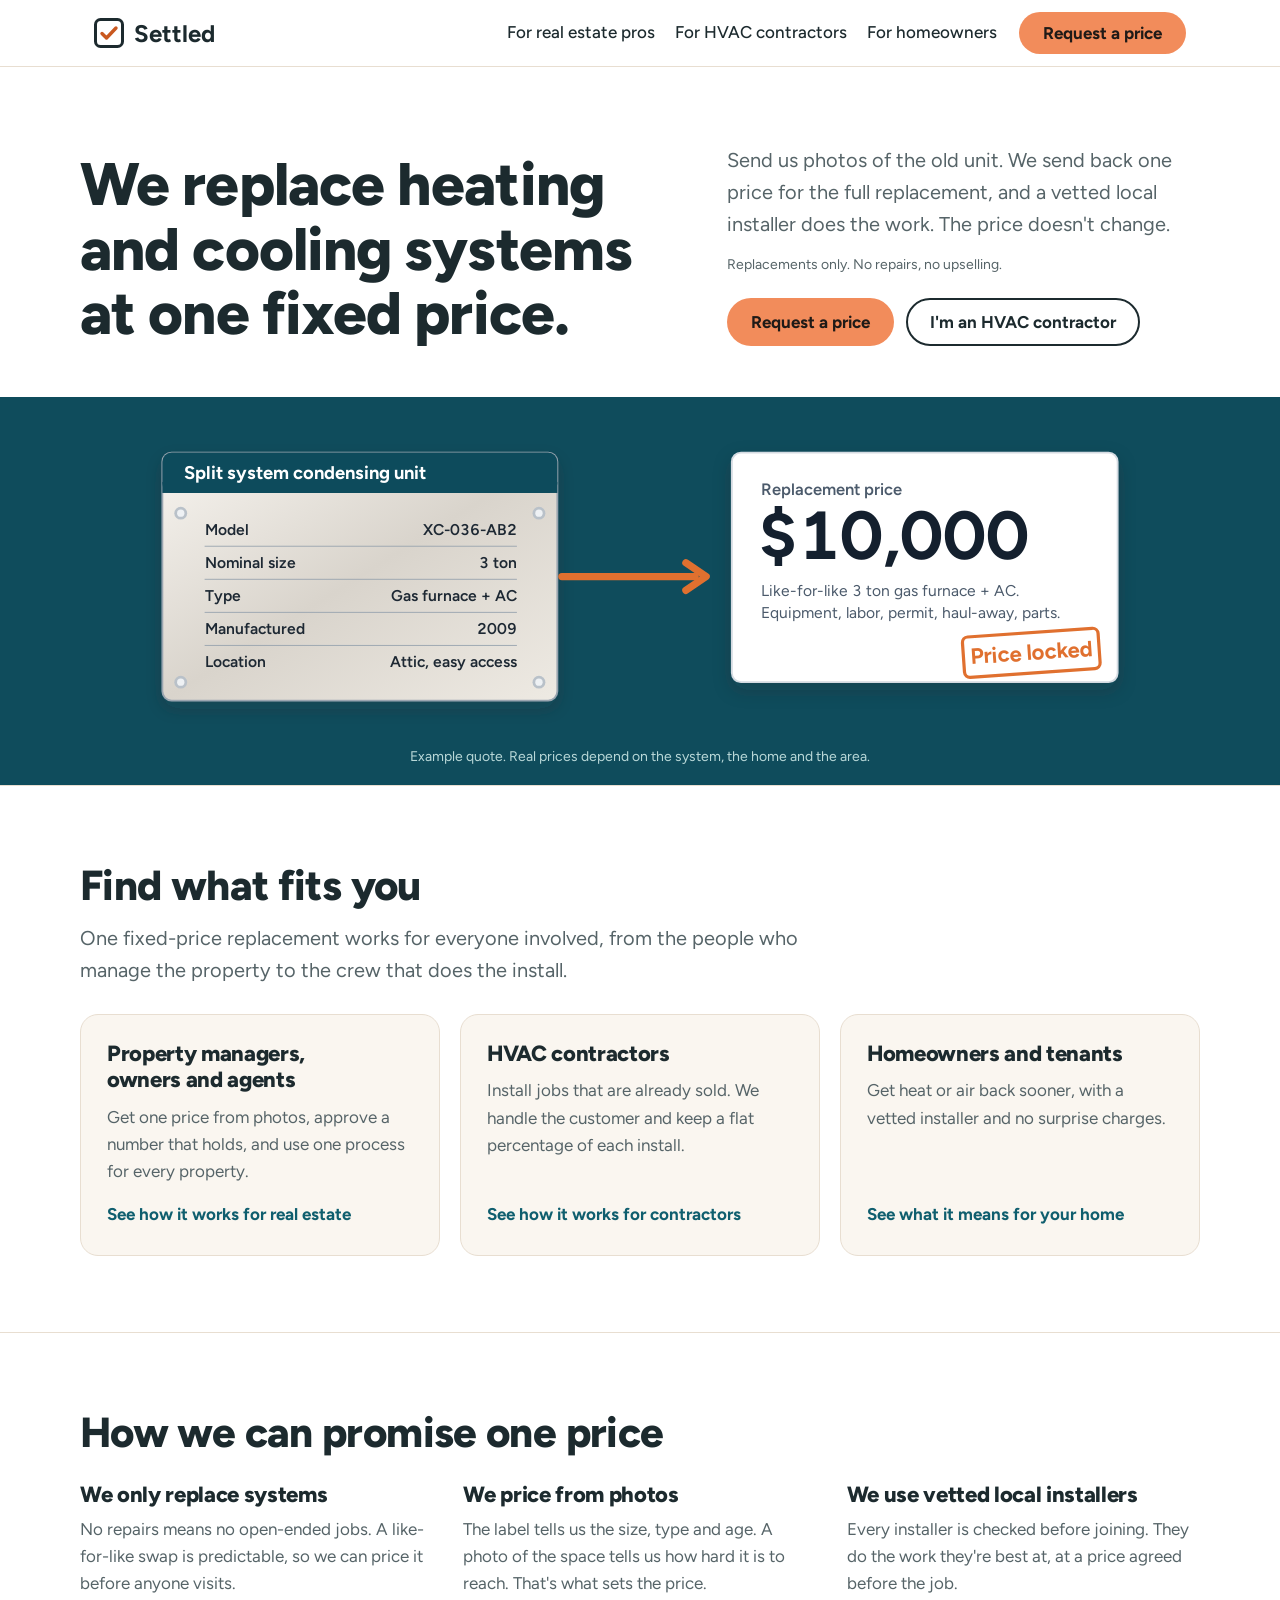
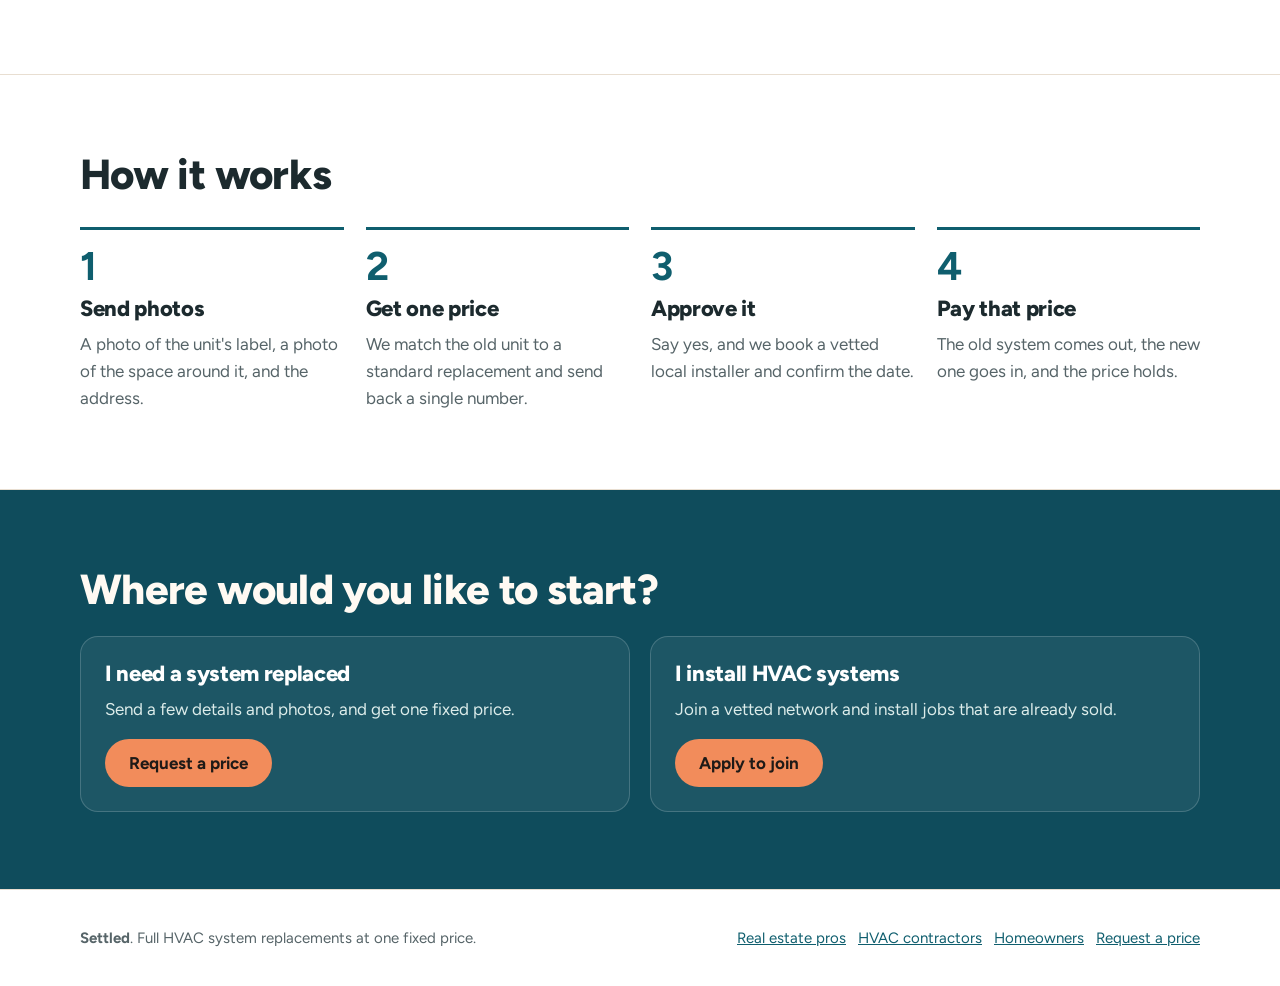
==== commit 64843a89: "Rewrite audience pages as full funnels with on-page forms Co-Authored-By: Claude Opus 5.5 <noreply@a" ====
--- a/index.html
+++ b/index.html
@@ -4,8 +4,8 @@
 <meta charset="utf-8">
 <meta name="viewport" content="width=device-width, initial-scale=1">
 <meta name="color-scheme" content="light only">
-<title>Settled HVAC Replacement</title>
-<meta name="description" content="Full heating and cooling system replacements at one price, set before the work starts.">
+<title>Settled | Fixed-Price HVAC Replacement</title>
+<meta name="description" content="Full heating and cooling system replacements at one fixed price, set before the work starts.">
 <link rel="preconnect" href="https://fonts.googleapis.com">
 <link rel="preconnect" href="https://fonts.gstatic.com" crossorigin>
 <link href="https://fonts.googleapis.com/css2?family=Figtree:wght@400;500;600;700;800&display=swap" rel="stylesheet">
@@ -36,10 +36,10 @@
     </div>
     <div>
       <p class="lead">Send us photos of the old unit. We send back one price for the full replacement, and a vetted local installer does the work. The price doesn't change.</p>
-      <p class="small">Replacements only, for property owners, managers and real estate agents.</p>
+      <p class="small">Replacements only. No repairs, no upselling.</p>
       <div class="acts">
         <a class="btn main" href="request.html">Request a price</a>
-        <a class="btn ghost" href="#how">How it works</a>
+        <a class="btn ghost" href="contractors.html">I'm an HVAC contractor</a>
       </div>
     </div>
   </div>
@@ -105,12 +105,23 @@
 
 <section class="band" id="serve">
   <div class="wrap">
-    <h2>Who we serve</h2>
+    <h2>Find what fits you</h2>
     <p class="lead">One fixed-price replacement works for everyone involved, from the people who manage the property to the crew that does the install.</p>
     <div class="serve">
-      <a href="real-estate.html"><h3>Real estate pros</h3><p>Property managers, owners, investors and agents get one price from photos, a number that holds, and one process for every property.</p><span class="go">For real estate pros</span></a>
-      <a href="contractors.html"><h3>HVAC contractors</h3><p>All you do is install. We handle the customer, the selling and the scheduling, and keep a flat percentage of each job.</p><span class="go">For HVAC contractors</span></a>
-      <a href="homeowners.html"><h3>Homeowners and tenants</h3><p>Heat and air back sooner, a vetted licensed installer, and no surprise charges.</p><span class="go">For homeowners</span></a>
+      <a href="real-estate.html"><h3>Property managers, owners and agents</h3><p>Get one price from photos, approve a number that holds, and use one process for every property.</p><span class="go">See how it works for real estate</span></a>
+      <a href="contractors.html"><h3>HVAC contractors</h3><p>Install jobs that are already sold. We handle the customer and keep a flat percentage of each install.</p><span class="go">See how it works for contractors</span></a>
+      <a href="homeowners.html"><h3>Homeowners and tenants</h3><p>Get heat or air back sooner, with a vetted installer and no surprise charges.</p><span class="go">See what it means for your home</span></a>
+    </div>
+  </div>
+</section>
+
+<section class="band steel" id="why">
+  <div class="wrap">
+    <h2>How we can promise one price</h2>
+    <div class="why">
+      <div><h3>We only replace systems</h3><p>No repairs means no open-ended jobs. A like-for-like swap is predictable, so we can price it before anyone visits.</p></div>
+      <div><h3>We price from photos</h3><p>The label tells us the size, type and age. A photo of the space tells us how hard it is to reach. That's what sets the price.</p></div>
+      <div><h3>We use vetted local installers</h3><p>Every installer is checked before joining. They do the work they're best at, at a price agreed before the job.</p></div>
     </div>
   </div>
 </section>
@@ -118,42 +129,32 @@
 <section class="band" id="how">
   <div class="wrap">
     <h2>How it works</h2>
-    <p class="lead">We replace whole systems and nothing else. No repairs, no upsell. That focus is what lets us price a job from photos.</p>
     <ol class="steps">
-      <li><h3>Send the details</h3><p>A photo of the unit's label, a photo of the space around it, the system type and the address.</p></li>
-      <li><h3>Get one price</h3><p>We match the old unit to a standard replacement of the same size and type, and send back a single number.</p></li>
-      <li><h3>Say yes</h3><p>We book a local, licensed installer we've already vetted and confirm a date with you.</p></li>
-      <li><h3>Pay that price</h3><p>The old system comes out, the new one goes in, and the price for the replacement holds.</p></li>
+      <li><h3>Send photos</h3><p>A photo of the unit's label, a photo of the space around it, and the address.</p></li>
+      <li><h3>Get one price</h3><p>We match the old unit to a standard replacement and send back a single number.</p></li>
+      <li><h3>Approve it</h3><p>Say yes, and we book a vetted local installer and confirm the date.</p></li>
+      <li><h3>Pay that price</h3><p>The old system comes out, the new one goes in, and the price holds.</p></li>
     </ol>
-
   </div>
 </section>
 
-<section class="band field cta">
+<section class="band field" id="start">
   <div class="wrap">
-    <h2>Need a system replaced?</h2>
-    <div class="acts"><a class="btn main" href="request.html">Request a price</a></div>
+    <h2>Where would you like to start?</h2>
+    <div class="paths">
+      <div><h3>I need a system replaced</h3><p>Send a few details and photos, and get one fixed price.</p><a class="btn main" href="request.html">Request a price</a></div>
+      <div><h3>I install HVAC systems</h3><p>Join a vetted network and install jobs that are already sold.</p><a class="btn main" href="contractors.html#apply">Apply to join</a></div>
+    </div>
   </div>
 </section>
 </main>
 
 <footer>
   <div class="wrap">
-    <span><b>Settled</b>. Full HVAC system replacements at one price.</span>
-    <span><a href="real-estate.html">Real estate pros</a> &nbsp; <a href="contractors.html">HVAC contractors</a> &nbsp; <a href="homeowners.html">Homeowners</a></span>
+    <span><b>Settled</b>. Full HVAC system replacements at one fixed price.</span>
+    <span><a href="real-estate.html">Real estate pros</a> &nbsp; <a href="contractors.html">HVAC contractors</a> &nbsp; <a href="homeowners.html">Homeowners</a> &nbsp; <a href="request.html">Request a price</a></span>
   </div>
 </footer>
-<script>
-{
-  const $ = id => document.getElementById(id);
-  const mq = matchMedia("(max-width:600px)");
-  const fit = () => {
-    $("pic").setAttribute("viewBox", mq.matches ? "0 20 470 570" : "0 0 1080 330");
-    $("tpos").setAttribute("transform", mq.matches ? "translate(-625 300)" : "");
-    $("arrow").style.display = mq.matches ? "none" : "";
-  };
-  fit(); mq.addEventListener("change", fit);
-}
-</script>
+<script src="site.js"></script>
 </body>
 </html>
--- a/styles.css
+++ b/styles.css
@@ -191,3 +191,57 @@
 .cta h2{margin:0}
 .cta .acts{display:flex;gap:12px;flex-wrap:wrap}
 @media (max-width:900px){.serve{grid-template-columns:minmax(0,1fr)}}
+
+/* funnel */
+.phero .grid{display:grid;grid-template-columns:minmax(0,1.3fr) minmax(0,1fr);gap:32px 56px;align-items:center}
+.phero h1{max-width:none}
+.assure{display:flex;flex-wrap:wrap;gap:8px 22px;margin:18px 0 0;padding:0;list-style:none;font-size:15px;color:var(--soft)}
+.assure li::before{content:"\2713";color:var(--blue);font-weight:800;margin-right:8px}
+.hcard{background:var(--steel);border:1px solid var(--line);border-radius:18px;padding:26px}
+.hcard h2{font-size:22px;margin-bottom:12px}
+.hcard ol,.hcard ul{margin:0;padding-left:20px}
+.hcard li{margin:8px 0}
+.hcard .small{margin:14px 0 0}
+.pains{display:grid;grid-template-columns:repeat(2,minmax(0,1fr));gap:18px;margin-top:26px}
+.pains div{border-left:4px solid var(--copper);background:var(--steel);border-radius:0 14px 14px 0;padding:18px 22px}
+.pains b{display:block;font-size:19px;line-height:1.3;margin-bottom:6px}
+.pains p{margin:0;color:var(--soft)}
+.turn{margin-top:26px;font-size:20px;font-weight:700}
+.split{display:grid;grid-template-columns:repeat(2,minmax(0,1fr));gap:20px;margin-top:26px}
+.split>div{border:1px solid var(--line);border-radius:18px;padding:24px}
+.split .us{border:2px solid var(--blue)}
+.split ul{margin:10px 0 0;padding-left:20px}
+.split li{margin:8px 0}
+.lock{display:grid;grid-template-columns:minmax(0,1fr) minmax(0,1fr);gap:40px;align-items:start}
+.lock ol{margin:0;padding-left:22px}
+.lock li{margin:10px 0}
+.reqs{list-style:none;padding:0;margin:24px 0 0;display:grid;grid-template-columns:repeat(2,minmax(0,1fr));gap:14px}
+.reqs li{display:flex;gap:12px;align-items:flex-start;padding:16px 18px;border:1px solid var(--line);border-radius:14px}
+.reqs li::before{content:"\2713";color:var(--blue);font-weight:800}
+.signs{list-style:none;padding:0;margin:24px 0 0;display:grid;grid-template-columns:repeat(2,minmax(0,1fr));gap:14px}
+.signs li{padding:16px 18px;border:1px solid var(--line);border-radius:14px;background:var(--steel)}
+.signs b{display:block}
+.signs span{color:var(--soft)}
+.renter{display:grid;grid-template-columns:minmax(0,1fr) minmax(0,1fr);gap:32px;align-items:start}
+.note-box{background:var(--steel);border:1px solid var(--line);border-radius:14px;padding:18px 20px;font-size:16px}
+.note-box p{margin:0 0 12px}
+.row-btns{display:flex;flex-wrap:wrap;gap:10px}
+.next{list-style:none;counter-reset:n;padding:0;margin:20px 0 0;display:grid;gap:14px}
+.next li{counter-increment:n;display:grid;grid-template-columns:36px minmax(0,1fr);gap:12px;align-items:start;color:#dcecea}
+.next li::before{content:counter(n);display:grid;place-items:center;width:32px;height:32px;border-radius:50%;background:#fffaf3;color:var(--field);font-weight:800}
+.next b{color:#fff;display:block}
+.serve .go{margin-top:6px}
+.paths{display:grid;grid-template-columns:repeat(2,minmax(0,1fr));gap:20px;margin-top:24px}
+.paths>div{background:rgba(255,255,255,.06);border:1px solid rgba(255,255,255,.18);border-radius:18px;padding:24px}
+.paths h3{color:#fff;margin-bottom:8px}
+.paths p{margin:0 0 16px}
+.why{display:grid;grid-template-columns:repeat(3,minmax(0,1fr));gap:30px;margin-top:26px}
+.why h3{margin-bottom:8px}
+.why p{color:var(--soft);margin:0}
+@media (max-width:900px){
+  .phero .grid,.lock,.renter{grid-template-columns:minmax(0,1fr)}
+  .why{grid-template-columns:minmax(0,1fr);gap:22px}
+}
+@media (max-width:600px){
+  .pains,.split,.reqs,.signs,.paths{grid-template-columns:minmax(0,1fr)}
+}
